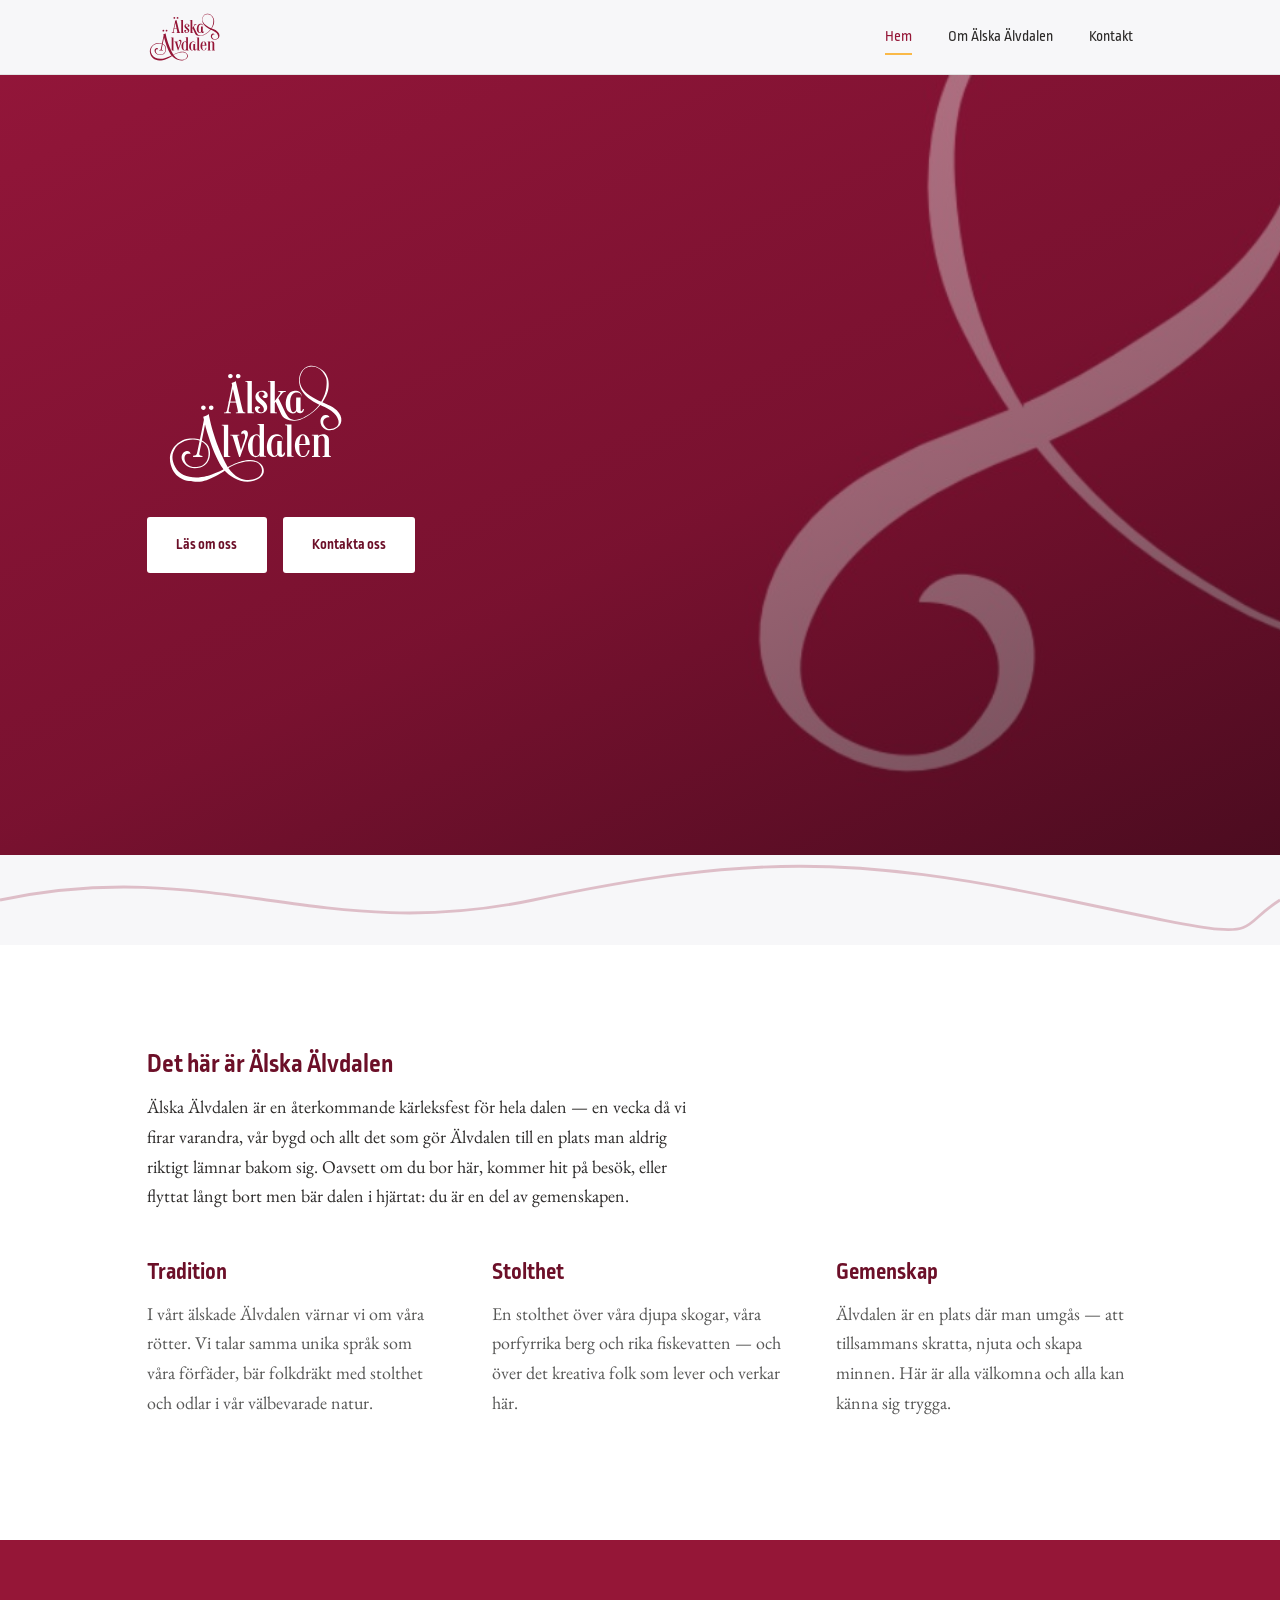
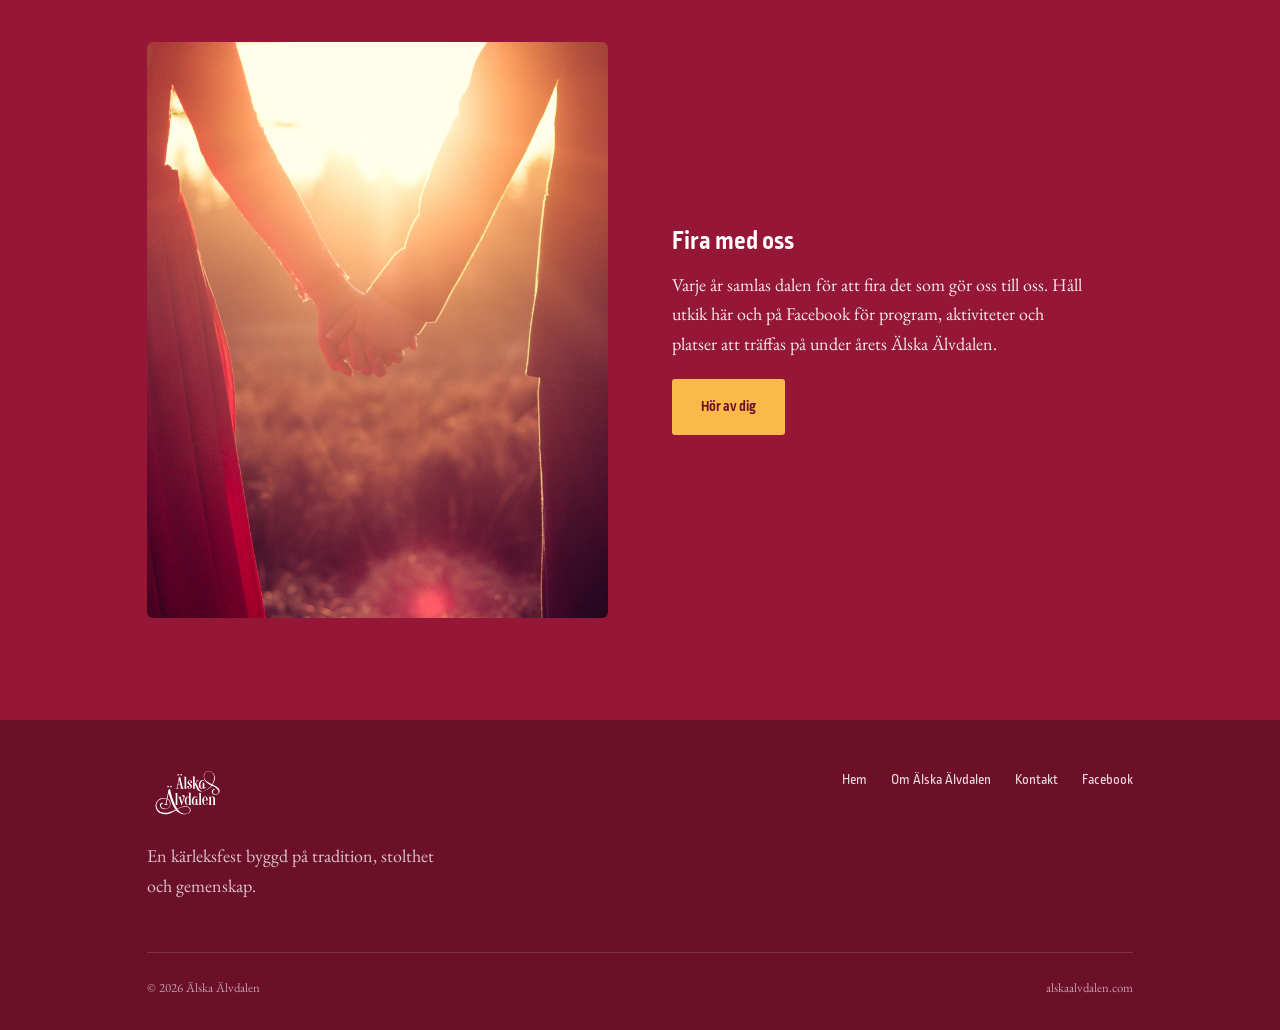
==== index.html @ 53291470 "Ny version" ====
<!doctype html>
<html lang="sv">
<head>
  <meta charset="UTF-8">
  <meta name="viewport" content="width=device-width, initial-scale=1">
  <title>Älska Älvdalen — en kärleksfest i Älvdalen</title>
  <meta name="description" content="Älska Älvdalen är ett årligt återkommande evenemang byggt på tradition, stolthet och gemenskap. Läs mer om vad vi är och hur du är med.">
  <link rel="icon" type="image/svg+xml" href="assets/img/logo/alska-alvdalen-purpur.svg">
  <link rel="stylesheet" href="assets/css/style.css">
</head>
<body>
  <a class="skip-link" href="#main">Hoppa till innehåll</a>

  <header class="site-header">
    <div class="wrap site-header__inner">
      <a class="wordmark" href="index.html">
        <img src="assets/img/logo/alska-alvdalen-purpur.svg" alt="Älska Älvdalen">
      </a>
      <button class="nav-toggle" aria-expanded="false" aria-controls="primary-nav">
        Meny
      </button>
      <nav class="nav" id="primary-nav" data-open="false">
        <a href="index.html" aria-current="page">Hem</a>
        <a href="om.html">Om Älska Älvdalen</a>
        <a href="kontakt.html">Kontakt</a>
      </nav>
    </div>
  </header>

  <main id="main">
    <section class="hero hero--minimal">
      <div class="hero__photo">
        <video
          class="hero__video"
          autoplay
          muted
          loop
          playsinline
          poster="assets/img/red-style-aa.jpg"
        >
          <source src="assets/img/alska-alvdalen-video-landingpage.mp4" type="video/mp4">
        </video>
      </div>
      <div class="wrap hero__inner hero__inner--minimal">
        <div>
          <img class="hero__logo hero__logo--big" src="assets/img/logo/alska-alvdalen-vit.svg" alt="Älska Älvdalen">
          <div class="hero__buttons">
            <a class="btn btn--vit" href="om.html">Läs om oss</a>
            <a class="btn btn--vit" href="kontakt.html">Kontakta oss</a>
          </div>
        </div>
      </div>
    </section>

    <svg class="river-divider" viewBox="0 0 1200 80" preserveAspectRatio="none" aria-hidden="true">
      <path d="M0 40 C 200 0, 300 80, 500 40 S 800 0, 1000 40 S 1150 70, 1200 40" stroke="#951637" opacity="0.25"/>
    </svg>

    <section class="section section--ljus">
      <div class="wrap">
        <div class="lede-block">
          <h2>Det här är Älska Älvdalen</h2>
          <p class="u-measure-wide">
            Älska Älvdalen är en återkommande kärleksfest för hela dalen — en vecka då vi firar
            varandra, vår bygd och allt det som gör Älvdalen till en plats man aldrig riktigt
            lämnar bakom sig. Oavsett om du bor här, kommer hit på besök, eller flyttat långt
            bort men bär dalen i hjärtat: du är en del av gemenskapen.
          </p>
        </div>

        <div class="values">
          <div class="value">
            <h3>Tradition</h3>
            <p>I vårt älskade Älvdalen värnar vi om våra rötter. Vi talar samma unika språk
              som våra förfäder, bär folkdräkt med stolthet och odlar i vår välbevarade natur.</p>
          </div>
          <div class="value">
            <h3>Stolthet</h3>
            <p>En stolthet över våra djupa skogar, våra porfyrrika berg och rika fiskevatten
              — och över det kreativa folk som lever och verkar här.</p>
          </div>
          <div class="value">
            <h3>Gemenskap</h3>
            <p>Älvdalen är en plats där man umgås — att tillsammans skratta, njuta och skapa
              minnen. Här är alla välkomna och alla kan känna sig trygga.</p>
          </div>
        </div>
      </div>
    </section>

    <section class="section section--purpur">
      <div class="wrap split">
        <div class="split__media">
          <img src="assets/img/hero-handfasting.jpg" alt="Ett par håller varandra i handen i solnedgång.">
        </div>
        <div>
          <h2>Fira med oss</h2>
          <p style="max-width: 46ch; color: rgba(255,255,255,0.9);">
            Varje år samlas dalen för att fira det som gör oss till oss. Håll utkik här och på
            Facebook för program, aktiviteter och platser att träffas på under årets Älska Älvdalen.
          </p>
          <a class="btn btn--solgul" href="kontakt.html">Hör av dig</a>
        </div>
      </div>
    </section>
  </main>

  <footer class="site-footer">
    <div class="wrap">
      <div class="footer-grid">
        <div>
          <a class="wordmark" href="index.html">
            <img src="assets/img/logo/alska-alvdalen-vit.svg" alt="Älska Älvdalen">
          </a>
          <p style="max-width: 32ch; margin-top: 0.75rem; color: rgba(255,255,255,0.75);">
            En kärleksfest byggd på tradition, stolthet och gemenskap.
          </p>
        </div>
        <nav class="footer-nav" aria-label="Sidfot">
          <a href="index.html">Hem</a>
          <a href="om.html">Om Älska Älvdalen</a>
          <a href="kontakt.html">Kontakt</a>
          <a href="https://facebook.com/alskaalvdalen">Facebook</a>
        </nav>
      </div>
      <div class="footer-bottom">
        <span>© <span id="year"></span> Älska Älvdalen</span>
        <span>alskaalvdalen.com</span>
      </div>
    </div>
  </footer>

  <script src="assets/js/main.js"></script>
  <script>document.getElementById('year').textContent = new Date().getFullYear();</script>
</body>
</html>
---- assets/css/style.css ----
/* ==========================================================================
   Älska Älvdalen — stylesheet
   Byggd efter Grafisk manual 2015. Färgvärden är de officiella ur manualens
   avsnitt 3.1 (CMYK/RGB/Pantone), extraherade exakt:
     Purpur     CMYK 27/100/62/28  RGB 149/22/55   Pantone 1955 C
     Skogsgrön  CMYK 75/38/95/31   RGB 66/100/46   Pantone 7742 C
     Solgul     CMYK 0/32/78/0     RGB 250/185/72  Pantone 136 C
     Mörkgrå    CMYK 0/0/0/80      RGB 87/87/86
     Ljusgrå    CMYK 4/3/2/0       RGB 247/247/249
   ========================================================================== */

/* -- Typsnitt --------------------------------------------------------------- */
/* Ropa Soft Pro är nu på plats (riktiga fontfiler). Garamond Premier Pro
   saknas fortfarande för brödtexten — EB Garamond från Google Fonts fyller
   in tills dess. Se assets/fonts/README.md. */
@import url('https://fonts.googleapis.com/css2?family=EB+Garamond:ital,wght@0,400;0,500;0,600;1,400&display=swap');

@font-face {
  font-family: 'Ropa Soft Pro';
  src: url('../fonts/ropa-soft-pro-light.woff2') format('woff2');
  font-weight: 300;
  font-style: normal;
  font-display: swap;
}
@font-face {
  font-family: 'Ropa Soft Pro';
  src: url('../fonts/ropa-soft-pro-regular.woff2') format('woff2');
  font-weight: 400;
  font-style: normal;
  font-display: swap;
}
@font-face {
  font-family: 'Ropa Soft Pro';
  src: url('../fonts/ropa-soft-pro-bold.woff2') format('woff2');
  font-weight: 700;
  font-style: normal;
  font-display: swap;
}

:root {
  /* Färger — exakt ur grafisk manual 3.1 */
  --purpur: #951637;
  --purpur-dark: #6c0f28;
  --skogsgron: #42642E;
  --solgul: #FAB948;
  --morkgra: #575756;
  --ljusgra: #F7F7F9;
  --vit: #FFFFFF;
  --text: #2c2a29;

  /* Typsnitt. Rubriker kör nu på riktiga Ropa Soft Pro. Brödtext väntar
     fortfarande på Garamond Premier Pro — EB Garamond är stand-in. */
  --font-heading: 'Ropa Soft Pro', system-ui, sans-serif;
  --font-body: 'EB Garamond', 'Garamond Premier Pro', Georgia, serif;

  /* Typografisk skala */
  --step-0: clamp(1rem, 0.95rem + 0.25vw, 1.125rem);
  --step-1: clamp(1.25rem, 1.15rem + 0.5vw, 1.5rem);
  --step-2: clamp(1.75rem, 1.5rem + 1.2vw, 2.5rem);
  --step-3: clamp(2.5rem, 2rem + 2.2vw, 4rem);

  --content-width: 68rem;
  --gutter: clamp(1.25rem, 4vw, 3.5rem);
}

/* -- Reset ----------------------------------------------------------------- */
*, *::before, *::after { box-sizing: border-box; }
html { scroll-behavior: smooth; }
body {
  margin: 0;
  background: var(--ljusgra);
  color: var(--text);
  font-family: var(--font-body);
  font-size: var(--step-0);
  line-height: 1.65;
  -webkit-font-smoothing: antialiased;
}
img { max-width: 100%; display: block; }
a { color: inherit; }
h1, h2, h3, h4 {
  font-family: var(--font-heading);
  font-weight: 700;
  line-height: 1.15;
  margin: 0 0 0.5em;
  color: var(--purpur-dark);
}
p { max-width: 62ch; margin: 0 0 1.1em; }
.u-measure-wide p { max-width: 74ch; }

@media (prefers-reduced-motion: reduce) {
  html { scroll-behavior: auto; }
  * { animation-duration: 0.001ms !important; transition-duration: 0.001ms !important; }
}

:focus-visible {
  outline: 3px solid var(--solgul);
  outline-offset: 3px;
}

/* -- Layout helpers ---------------------------------------------------------- */
.wrap {
  max-width: var(--content-width);
  margin-inline: auto;
  padding-inline: var(--gutter);
}
.section { padding-block: clamp(3.5rem, 8vw, 7rem); }
.section--tight { padding-block: clamp(2.5rem, 5vw, 4rem); }
.section--purpur { background: var(--purpur); color: var(--vit); }
.section--purpur h2, .section--purpur h3 { color: var(--vit); }
.section--ljus { background: var(--vit); }

.river-divider {
  display: block;
  width: 100%;
  height: clamp(40px, 8vw, 90px);
}
.river-divider path { fill: none; stroke-width: 2.5; }

/* -- Header / navigation ------------------------------------------------- */
.site-header {
  position: sticky;
  top: 0;
  z-index: 40;
  background: rgba(247, 247, 249, 0.92);
  backdrop-filter: blur(6px);
  border-bottom: 1px solid rgba(87, 87, 86, 0.12);
}
.site-header__inner {
  display: flex;
  align-items: center;
  justify-content: space-between;
  padding-block: 0.7rem;
}
.wordmark { display: inline-flex; }
.wordmark img { height: clamp(38px, 6vw, 52px); width: auto; }

.nav {
  display: flex;
  gap: clamp(1rem, 3vw, 2.25rem);
}
.nav a {
  font-family: var(--font-heading);
  font-weight: 500;
  font-size: 0.95rem;
  text-decoration: none;
  color: var(--text);
  padding-block: 0.25rem;
  border-bottom: 2px solid transparent;
  transition: border-color 0.15s ease, color 0.15s ease;
}
.nav a:hover,
.nav a[aria-current="page"] {
  color: var(--purpur);
  border-color: var(--solgul);
}

.nav-toggle {
  display: none;
  background: none;
  border: 1px solid var(--morkgra);
  border-radius: 6px;
  padding: 0.4rem 0.6rem;
  font-family: var(--font-heading);
  font-size: 0.85rem;
  cursor: pointer;
}

@media (max-width: 640px) {
  .nav-toggle { display: inline-flex; align-items: center; gap: 0.4rem; }
  .nav {
    position: absolute;
    inset-inline: 0;
    top: 100%;
    flex-direction: column;
    background: var(--vit);
    padding: 1rem var(--gutter) 1.5rem;
    border-bottom: 1px solid rgba(87,87,86,0.12);
    display: none;
  }
  .nav[data-open="true"] { display: flex; }
}

/* -- Hero ------------------------------------------------------------------ */
.hero {
  position: relative;
  overflow: hidden;
  background: linear-gradient(155deg, var(--purpur) 0%, var(--purpur-dark) 55%, #430b1c 100%);
  color: var(--vit);
}
.hero__photo {
  position: absolute;
  inset: 0;
  z-index: 0;
}
.hero__photo img {
  width: 100%;
  height: 100%;
  object-fit: cover;
  object-position: center 30%;
  opacity: 0.55;
}
.hero__photo::after {
  content: "";
  position: absolute;
  inset: 0;
  background: linear-gradient(155deg, rgba(149,22,55,0.88) 0%, rgba(108,15,40,0.92) 55%, rgba(67,11,28,0.96) 100%);
}
.hero__inner {
  position: relative;
  z-index: 1;
  padding-block: clamp(4rem, 12vw, 8rem) clamp(3rem, 8vw, 5rem);
  display: grid;
  gap: 2.5rem;
  grid-template-columns: minmax(0, 1.15fr) minmax(0, 0.85fr);
  align-items: end;
}
@media (max-width: 780px) {
  .hero__inner { grid-template-columns: 1fr; }
}

/* -- Hero, minimal landningsvariant: video + stor logga + knappar --------- */
.hero--minimal {
  min-height: min(92vh, 780px);
  display: flex;
  align-items: stretch;
  justify-content: center;
}
.hero--minimal .hero__photo::after {
  background: linear-gradient(155deg, rgba(149,22,55,0.55) 0%, rgba(108,15,40,0.62) 55%, rgba(50,8,21,0.72) 100%);
}
.hero__video {
  width: 100%;
  height: 100%;
  object-fit: cover;
  object-position: center;
}
.hero__inner--minimal {
  display: flex;
  align-items: center;
  justify-content: flex-start;
  width: 100%;
  min-height: min(92vh, 780px);
  padding-block: clamp(3rem, 8vw, 5rem);
}
.hero__logo--big {
  max-width: min(620px, 92%);
  margin-bottom: 2rem;
}
.hero__buttons {
  display: flex;
  gap: 1rem;
  flex-wrap: wrap;
}
.hero__eyebrow {
  font-family: var(--font-body);
  font-style: italic;
  font-size: 1.05rem;
  color: var(--solgul);
  margin-bottom: 1.25rem;
}
.hero__logo { max-width: min(480px, 90%); height: auto; margin-bottom: 1.25rem; }
.hero p.lede {
  font-family: var(--font-body);
  font-size: var(--step-1);
  max-width: 42ch;
  color: rgba(255,255,255,0.92);
}
.hero__meta {
  display: flex;
  flex-direction: column;
  gap: 0.9rem;
  align-items: flex-start;
  border-left: 2px solid rgba(255,255,255,0.3);
  padding-left: 1.5rem;
}
.hero__meta strong {
  font-family: var(--font-heading);
  font-size: 0.78rem;
  letter-spacing: 0.06em;
  color: var(--solgul);
}

/* -- Buttons ---------------------------------------------------------------- */
.btn {
  font-family: var(--font-heading);
  font-weight: 600;
  font-size: 0.95rem;
  display: inline-block;
  padding: 0.85rem 1.7rem;
  border-radius: 3px;
  text-decoration: none;
  border: 2px solid transparent;
  transition: transform 0.15s ease, background-color 0.15s ease, color 0.15s ease;
}
.btn--solgul { background: var(--solgul); color: var(--purpur-dark); }
.btn--solgul:hover { background: #ffcb6e; }
.btn--outline { border-color: currentColor; color: var(--vit); }
.btn--outline:hover { background: rgba(255,255,255,0.12); }
.btn--purpur { background: var(--purpur); color: var(--vit); }
.btn--purpur:hover { background: var(--purpur-dark); }
.btn--vit { background: var(--vit); color: var(--purpur-dark); }
.btn--vit:hover { background: var(--solgul); color: var(--purpur-dark); }

/* -- Värdegrund / kort ------------------------------------------------------- */
.values {
  display: grid;
  gap: clamp(1.5rem, 4vw, 3rem);
  grid-template-columns: repeat(3, minmax(0, 1fr));
  margin-top: 3rem;
}
@media (max-width: 780px) {
  .values { grid-template-columns: 1fr; }
}
.value h3 { font-size: var(--step-1); }
.value p { color: var(--morkgra); }
.section--purpur .value p { color: rgba(255,255,255,0.85); }
.section--purpur .value h3 { color: var(--vit); }

/* -- Split (bild + text) ----------------------------------------------------- */
.split {
  display: grid;
  grid-template-columns: minmax(0, 1fr) minmax(0, 1fr);
  gap: clamp(2rem, 5vw, 4rem);
  align-items: center;
}
.split--reverse .split__media { order: 2; }
@media (max-width: 780px) {
  .split { grid-template-columns: 1fr; }
  .split--reverse .split__media { order: 0; }
}
.split__media {
  aspect-ratio: 4 / 5;
  border-radius: 6px;
  overflow: hidden;
  position: relative;
}
.split__media img { width: 100%; height: 100%; object-fit: cover; }
.split__media--placeholder {
  background: linear-gradient(150deg, var(--solgul), var(--purpur) 70%);
  display: grid;
  place-items: center;
  color: rgba(255,255,255,0.85);
  font-family: var(--font-heading);
  text-align: center;
  padding: 1.5rem;
}
.split__media--placeholder span {
  font-size: 0.8rem;
  letter-spacing: 0.02em;
  background: rgba(0,0,0,0.28);
  padding: 0.6rem 1rem;
  border-radius: 4px;
  max-width: 22ch;
}

/* -- Mellanrubrik ----------------------------------------------------- */
.lede-block { max-width: 46rem; }

/* -- Kontaktsida ------------------------------------------------------------- */
.contact-grid {
  display: grid;
  gap: clamp(2rem, 5vw, 4rem);
  grid-template-columns: minmax(0, 1fr) minmax(0, 1.1fr);
}
@media (max-width: 780px) {
  .contact-grid { grid-template-columns: 1fr; }
}
.contact-list {
  list-style: none;
  margin: 0 0 2rem;
  padding: 0;
  display: grid;
  gap: 1.25rem;
}
.contact-list dt {
  font-family: var(--font-heading);
  font-size: 0.78rem;
  letter-spacing: 0.05em;
  color: var(--purpur);
  margin-bottom: 0.15rem;
}
.contact-list dd { margin: 0; font-size: 1.05rem; }
.contact-list a { text-decoration: underline; text-decoration-color: var(--solgul); text-underline-offset: 3px; }

.form-field { margin-bottom: 1.25rem; display: grid; gap: 0.4rem; }
.form-field label {
  font-family: var(--font-heading);
  font-size: 0.85rem;
  font-weight: 500;
}
.form-field input,
.form-field textarea {
  font-family: var(--font-body);
  font-size: 1rem;
  padding: 0.7rem 0.85rem;
  border: 1px solid rgba(87,87,86,0.35);
  border-radius: 4px;
  background: var(--vit);
  resize: vertical;
}
.form-note {
  font-size: 0.85rem;
  color: var(--morkgra);
  margin-top: 0.75rem;
}

/* -- Footer ------------------------------------------------------------------ */
.site-footer {
  background: var(--purpur-dark);
  color: rgba(255,255,255,0.85);
  padding-block: 3rem 2rem;
}
.site-footer .wordmark img { filter: brightness(0) invert(1); }
.footer-grid {
  display: flex;
  flex-wrap: wrap;
  justify-content: space-between;
  gap: 2rem;
  padding-bottom: 2rem;
  border-bottom: 1px solid rgba(255,255,255,0.15);
}
.footer-nav {
  display: flex;
  gap: 1.5rem;
  flex-wrap: wrap;
  font-family: var(--font-heading);
  font-size: 0.9rem;
}
.footer-nav a { text-decoration: none; }
.footer-nav a:hover { color: var(--solgul); }
.footer-bottom {
  padding-top: 1.5rem;
  font-size: 0.8rem;
  display: flex;
  justify-content: space-between;
  flex-wrap: wrap;
  gap: 0.5rem;
  color: rgba(255,255,255,0.6);
}

/* -- Skip link ---------------------------------------------------------------- */
.skip-link {
  position: absolute;
  left: -999px;
  top: auto;
  background: var(--purpur);
  color: var(--vit);
  padding: 0.75rem 1.25rem;
  z-index: 100;
}
.skip-link:focus {
  left: 1rem;
  top: 1rem;
}
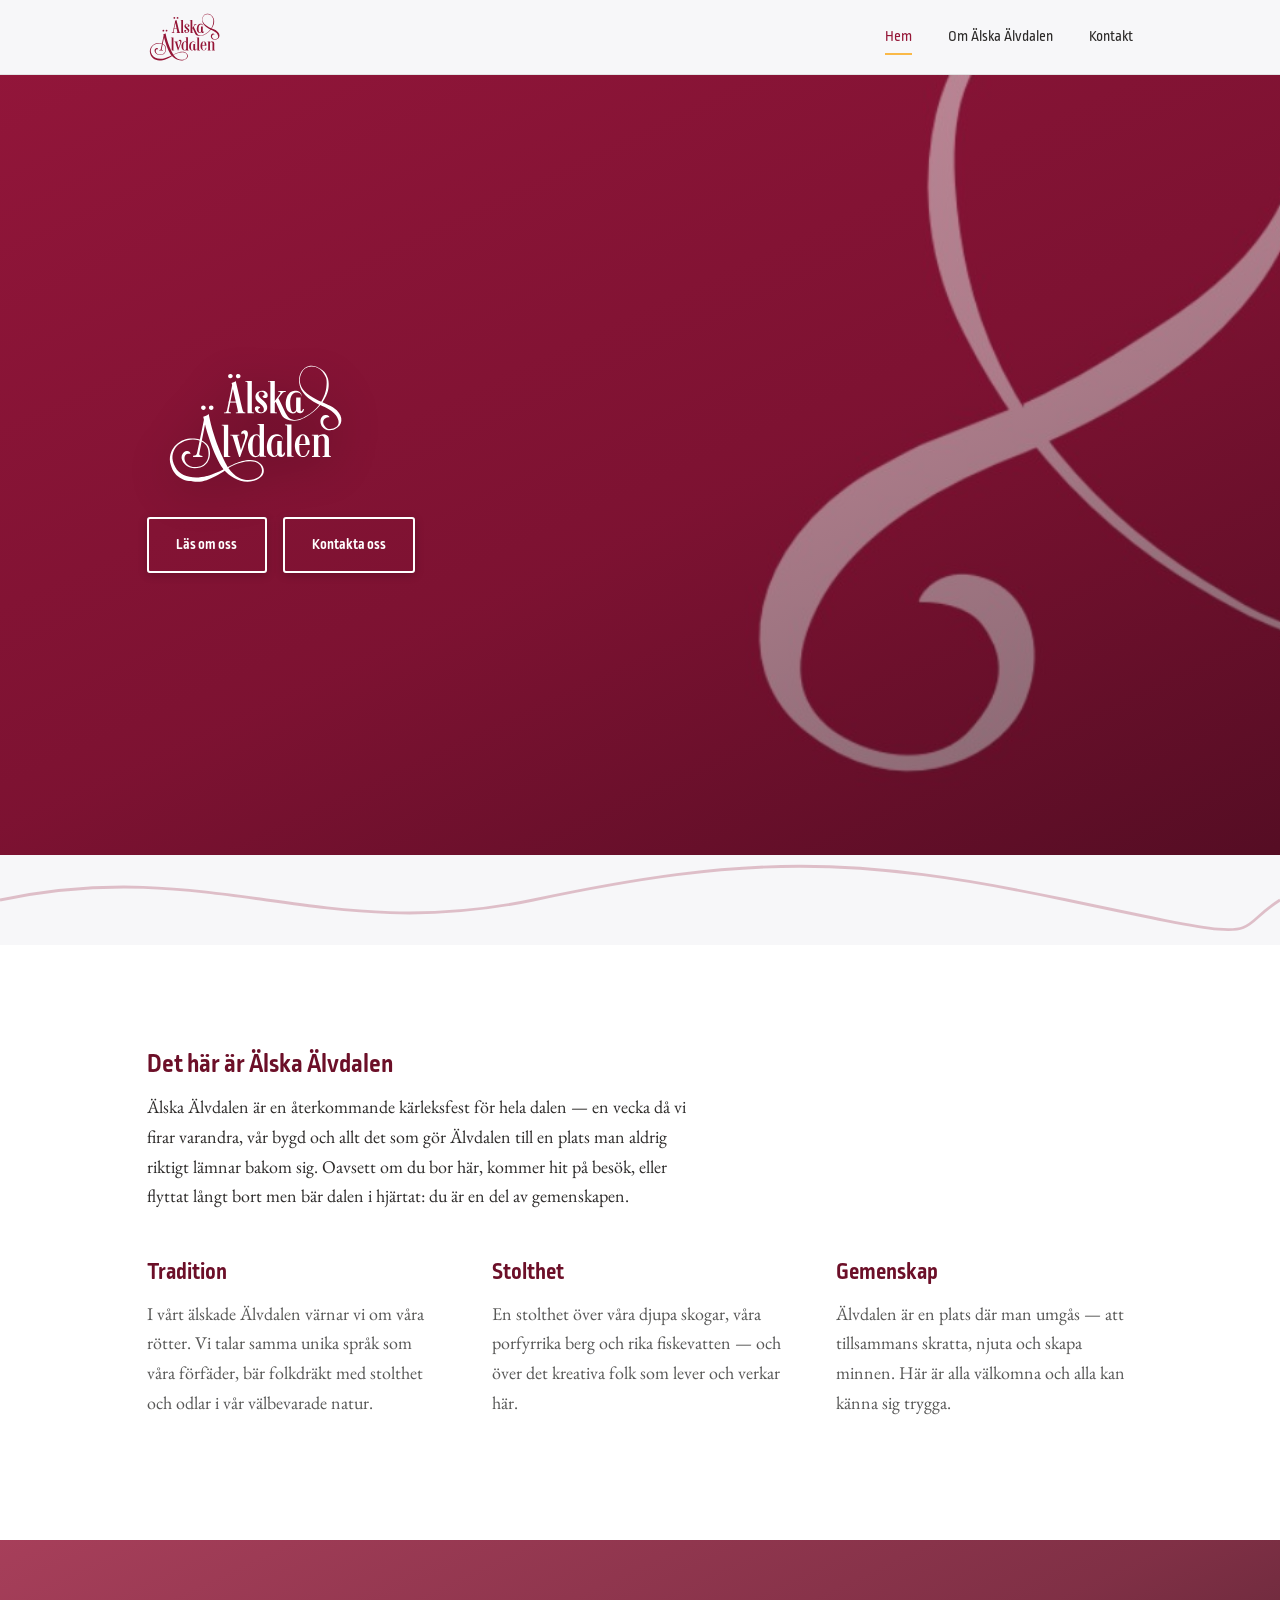
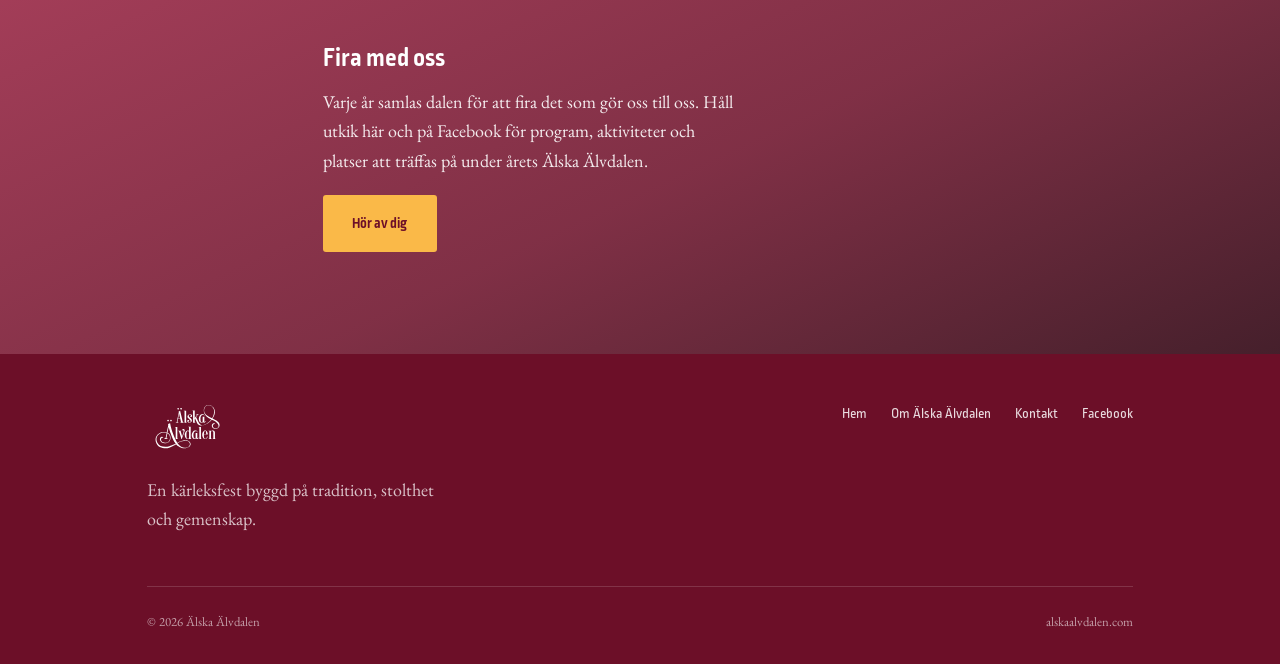
==== commit 86483bba: "..." ====
--- a/index.html
+++ b/index.html
@@ -16,8 +16,10 @@
       <a class="wordmark" href="index.html">
         <img src="assets/img/logo/alska-alvdalen-purpur.svg" alt="Älska Älvdalen">
       </a>
-      <button class="nav-toggle" aria-expanded="false" aria-controls="primary-nav">
-        Meny
+      <button class="nav-toggle" aria-expanded="false" aria-controls="primary-nav" aria-label="Öppna meny">
+        <span class="nav-toggle__bar"></span>
+        <span class="nav-toggle__bar"></span>
+        <span class="nav-toggle__bar"></span>
       </button>
       <nav class="nav" id="primary-nav" data-open="false">
         <a href="index.html" aria-current="page">Hem</a>
@@ -45,8 +47,8 @@
         <div>
           <img class="hero__logo hero__logo--big" src="assets/img/logo/alska-alvdalen-vit.svg" alt="Älska Älvdalen">
           <div class="hero__buttons">
-            <a class="btn btn--vit" href="om.html">Läs om oss</a>
-            <a class="btn btn--vit" href="kontakt.html">Kontakta oss</a>
+            <a class="btn btn--outline-vit" href="om.html">Läs om oss</a>
+            <a class="btn btn--outline-vit" href="kontakt.html">Kontakta oss</a>
           </div>
         </div>
       </div>
@@ -88,19 +90,14 @@
       </div>
     </section>
 
-    <section class="section section--purpur">
-      <div class="wrap split">
-        <div class="split__media">
-          <img src="assets/img/hero-handfasting.jpg" alt="Ett par håller varandra i handen i solnedgång.">
-        </div>
-        <div>
-          <h2>Fira med oss</h2>
-          <p style="max-width: 46ch; color: rgba(255,255,255,0.9);">
-            Varje år samlas dalen för att fira det som gör oss till oss. Håll utkik här och på
-            Facebook för program, aktiviteter och platser att träffas på under årets Älska Älvdalen.
-          </p>
-          <a class="btn btn--solgul" href="kontakt.html">Hör av dig</a>
-        </div>
+    <section class="section section--fira" style="--fira-bg: url('assets/img/hero-handfasting.jpg');">
+      <div class="wrap">
+        <h2>Fira med oss</h2>
+        <p style="max-width: 46ch; color: rgba(255,255,255,0.9);">
+          Varje år samlas dalen för att fira det som gör oss till oss. Håll utkik här och på
+          Facebook för program, aktiviteter och platser att träffas på under årets Älska Älvdalen.
+        </p>
+        <a class="btn btn--solgul" href="kontakt.html">Hör av dig</a>
       </div>
     </section>
   </main>
--- a/assets/css/style.css
+++ b/assets/css/style.css
@@ -156,28 +156,64 @@
 
 .nav-toggle {
   display: none;
+  flex-direction: column;
+  justify-content: center;
+  align-items: center;
+  gap: 5px;
+  width: 42px;
+  height: 42px;
   background: none;
-  border: 1px solid var(--morkgra);
-  border-radius: 6px;
-  padding: 0.4rem 0.6rem;
-  font-family: var(--font-heading);
-  font-size: 0.85rem;
+  border: none;
+  border-radius: 8px;
+  padding: 0;
   cursor: pointer;
+  transition: background-color 0.15s ease;
+}
+.nav-toggle:hover { background: rgba(149, 22, 55, 0.07); }
+.nav-toggle__bar {
+  display: block;
+  width: 22px;
+  height: 2px;
+  background: var(--purpur-dark);
+  border-radius: 2px;
+  transition: transform 0.25s ease, opacity 0.2s ease;
+}
+.nav-toggle[aria-expanded="true"] .nav-toggle__bar:nth-child(1) {
+  transform: translateY(7px) rotate(45deg);
+}
+.nav-toggle[aria-expanded="true"] .nav-toggle__bar:nth-child(2) { opacity: 0; }
+.nav-toggle[aria-expanded="true"] .nav-toggle__bar:nth-child(3) {
+  transform: translateY(-7px) rotate(-45deg);
 }
 
 @media (max-width: 640px) {
-  .nav-toggle { display: inline-flex; align-items: center; gap: 0.4rem; }
+  .nav-toggle { display: inline-flex; }
   .nav {
     position: absolute;
     inset-inline: 0;
     top: 100%;
     flex-direction: column;
+    gap: 0.15rem;
     background: var(--vit);
-    padding: 1rem var(--gutter) 1.5rem;
+    padding: 0.5rem var(--gutter) 1.5rem;
     border-bottom: 1px solid rgba(87,87,86,0.12);
+    box-shadow: 0 16px 28px rgba(44, 42, 41, 0.14);
     display: none;
   }
-  .nav[data-open="true"] { display: flex; }
+  .nav[data-open="true"] {
+    display: flex;
+    animation: nav-drop 0.18s ease;
+  }
+  .nav a {
+    padding-block: 0.65rem;
+    border-bottom: 1px solid rgba(87,87,86,0.08);
+  }
+  .nav a:last-child { border-bottom: none; }
+}
+
+@keyframes nav-drop {
+  from { opacity: 0; transform: translateY(-6px); }
+  to { opacity: 1; transform: translateY(0); }
 }
 
 /* -- Hero ------------------------------------------------------------------ */
@@ -226,7 +262,7 @@
   justify-content: center;
 }
 .hero--minimal .hero__photo::after {
-  background: linear-gradient(155deg, rgba(149,22,55,0.55) 0%, rgba(108,15,40,0.62) 55%, rgba(50,8,21,0.72) 100%);
+  background: linear-gradient(155deg, rgba(149,22,55,0.45) 0%, rgba(108,15,40,0.52) 55%, rgba(50,8,21,0.62) 100%);
 }
 .hero__video {
   width: 100%;
@@ -243,8 +279,9 @@
   padding-block: clamp(3rem, 8vw, 5rem);
 }
 .hero__logo--big {
-  max-width: min(620px, 92%);
-  margin-bottom: 2rem;
+  max-width: min(440px, 72%);
+  margin-bottom: 1.75rem;
+  filter: drop-shadow(0 8px 22px rgba(0,0,0,0.4));
 }
 .hero__buttons {
   display: flex;
@@ -300,6 +337,17 @@
 .btn--purpur:hover { background: var(--purpur-dark); }
 .btn--vit { background: var(--vit); color: var(--purpur-dark); }
 .btn--vit:hover { background: var(--solgul); color: var(--purpur-dark); }
+.btn--outline-vit {
+  background: transparent;
+  color: var(--vit);
+  border-color: var(--vit);
+  box-shadow: 0 2px 10px rgba(0,0,0,0.2);
+}
+.btn--outline-vit:hover {
+  background: rgba(255,255,255,0.15);
+  color: var(--vit);
+  border-color: var(--vit);
+}
 
 /* -- Värdegrund / kort ------------------------------------------------------- */
 .values {
@@ -315,6 +363,28 @@
 .value p { color: var(--morkgra); }
 .section--purpur .value p { color: rgba(255,255,255,0.85); }
 .section--purpur .value h3 { color: var(--vit); }
+
+/* -- Fira med oss: helbild som sektionsbakgrund ------------------------------ */
+.section--fira {
+  position: relative;
+  background-image: var(--fira-bg);
+  background-size: cover;
+  background-position: center 35%;
+  overflow: hidden;
+  color: var(--vit);
+}
+.section--fira::before {
+  content: "";
+  position: absolute;
+  inset: 0;
+  background: linear-gradient(155deg, rgba(149,22,55,0.82) 0%, rgba(108,15,40,0.86) 55%, rgba(50,8,21,0.9) 100%);
+}
+.section--fira .wrap {
+  position: relative;
+  z-index: 1;
+  max-width: 46rem;
+}
+.section--fira h2 { color: var(--vit); }
 
 /* -- Split (bild + text) ----------------------------------------------------- */
 .split {
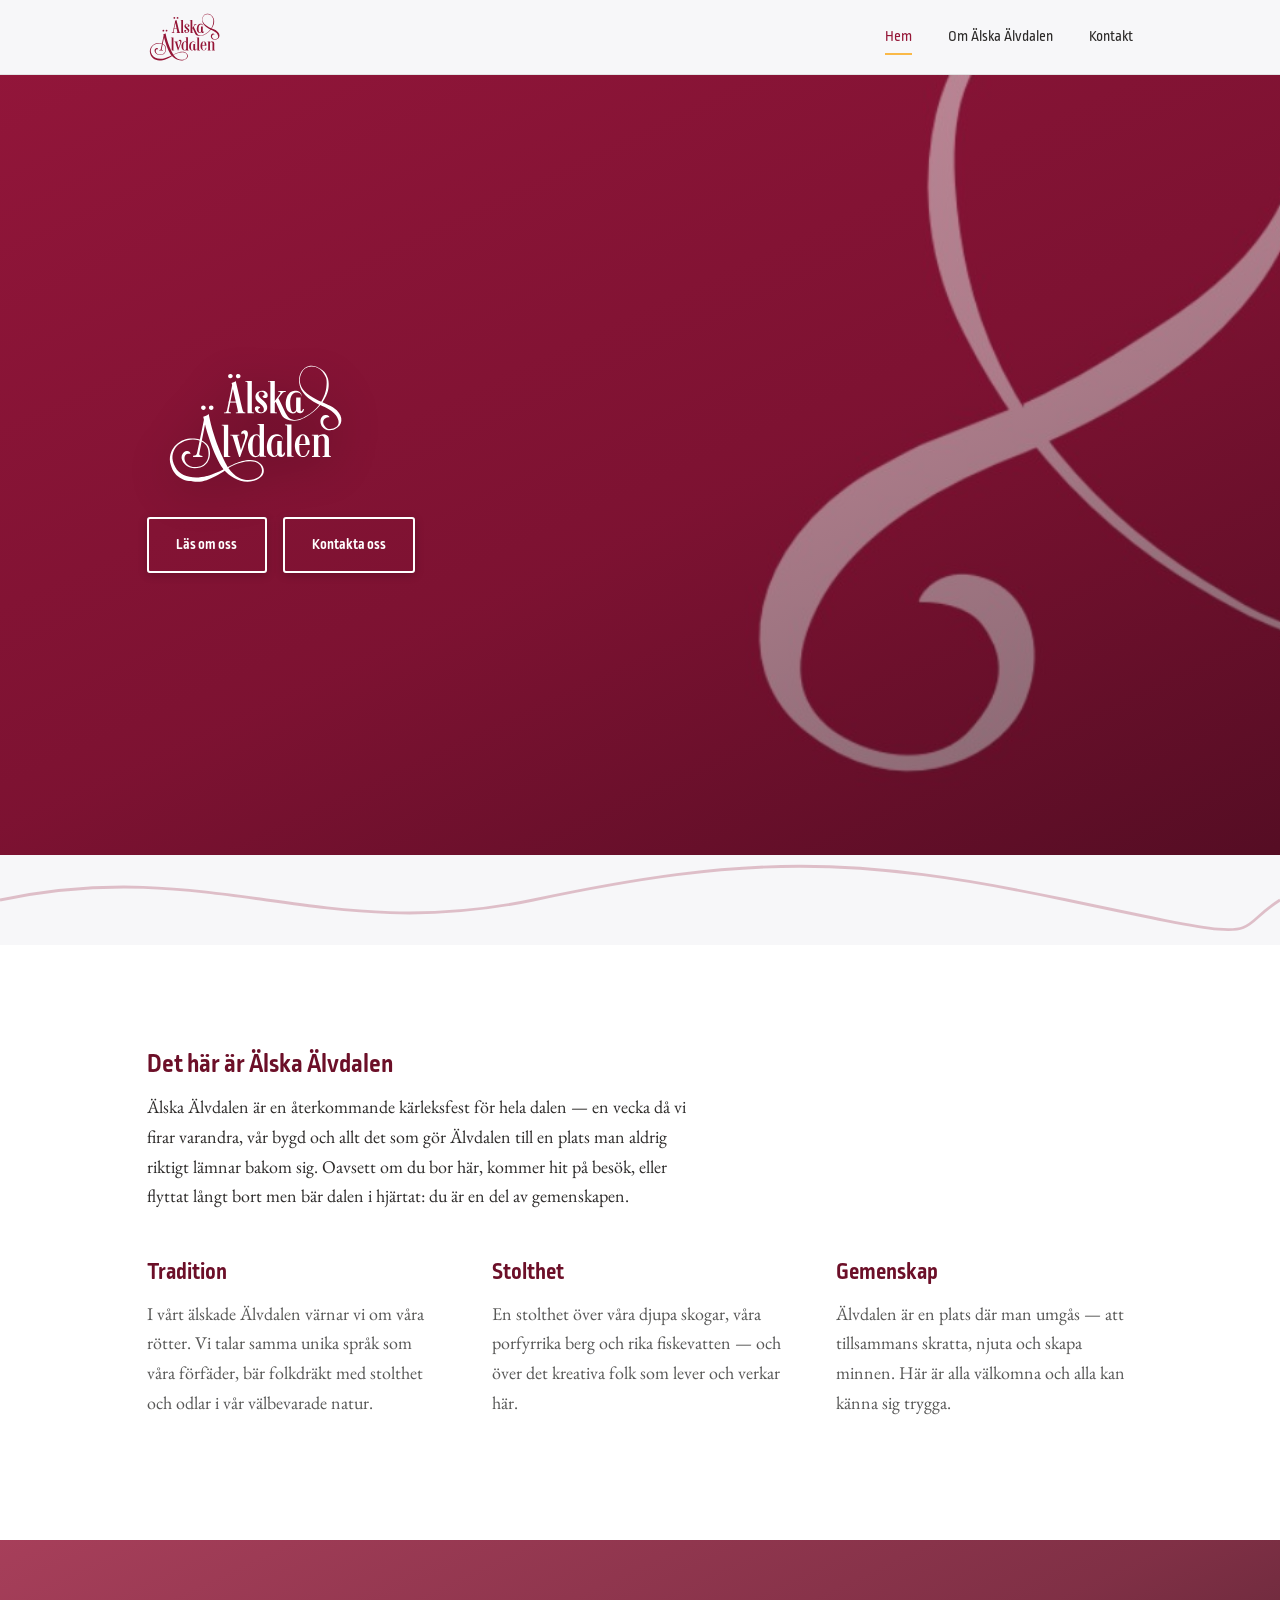
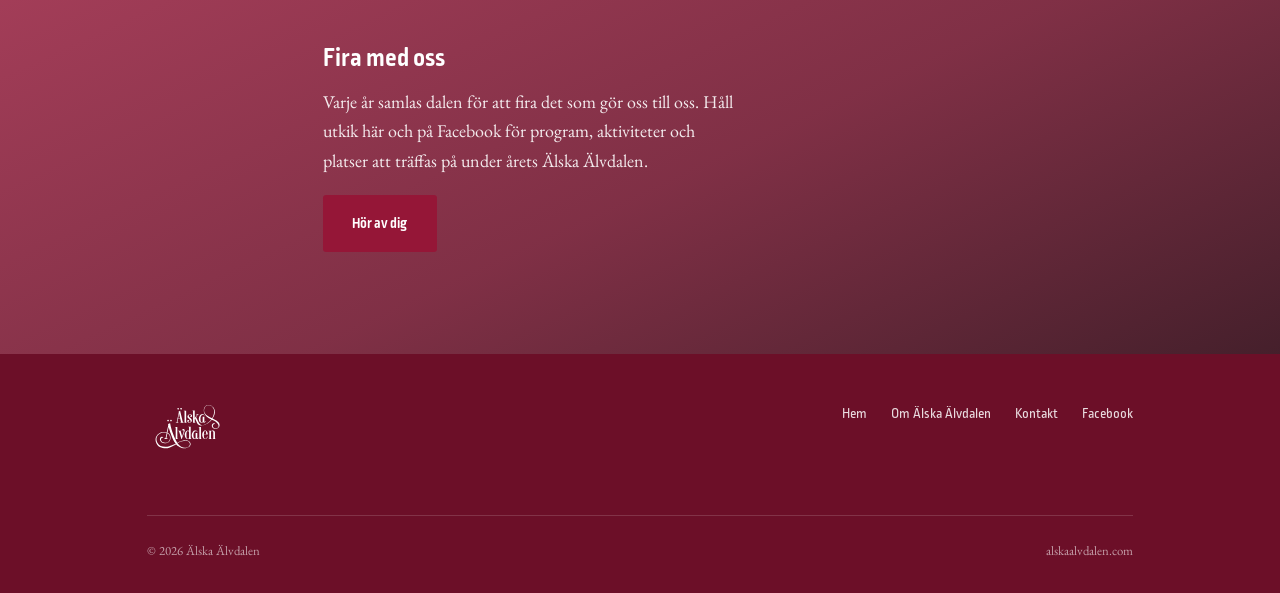
==== commit 15a27e52: "Update index.html ändrade knapp + tog bort text" ====
--- a/index.html
+++ b/index.html
@@ -97,7 +97,7 @@
           Varje år samlas dalen för att fira det som gör oss till oss. Håll utkik här och på
           Facebook för program, aktiviteter och platser att träffas på under årets Älska Älvdalen.
         </p>
-        <a class="btn btn--solgul" href="kontakt.html">Hör av dig</a>
+        <a class="btn btn--purpur" href="kontakt.html">Hör av dig</a>
       </div>
     </section>
   </main>
@@ -110,7 +110,7 @@
             <img src="assets/img/logo/alska-alvdalen-vit.svg" alt="Älska Älvdalen">
           </a>
           <p style="max-width: 32ch; margin-top: 0.75rem; color: rgba(255,255,255,0.75);">
-            En kärleksfest byggd på tradition, stolthet och gemenskap.
+            
           </p>
         </div>
         <nav class="footer-nav" aria-label="Sidfot">
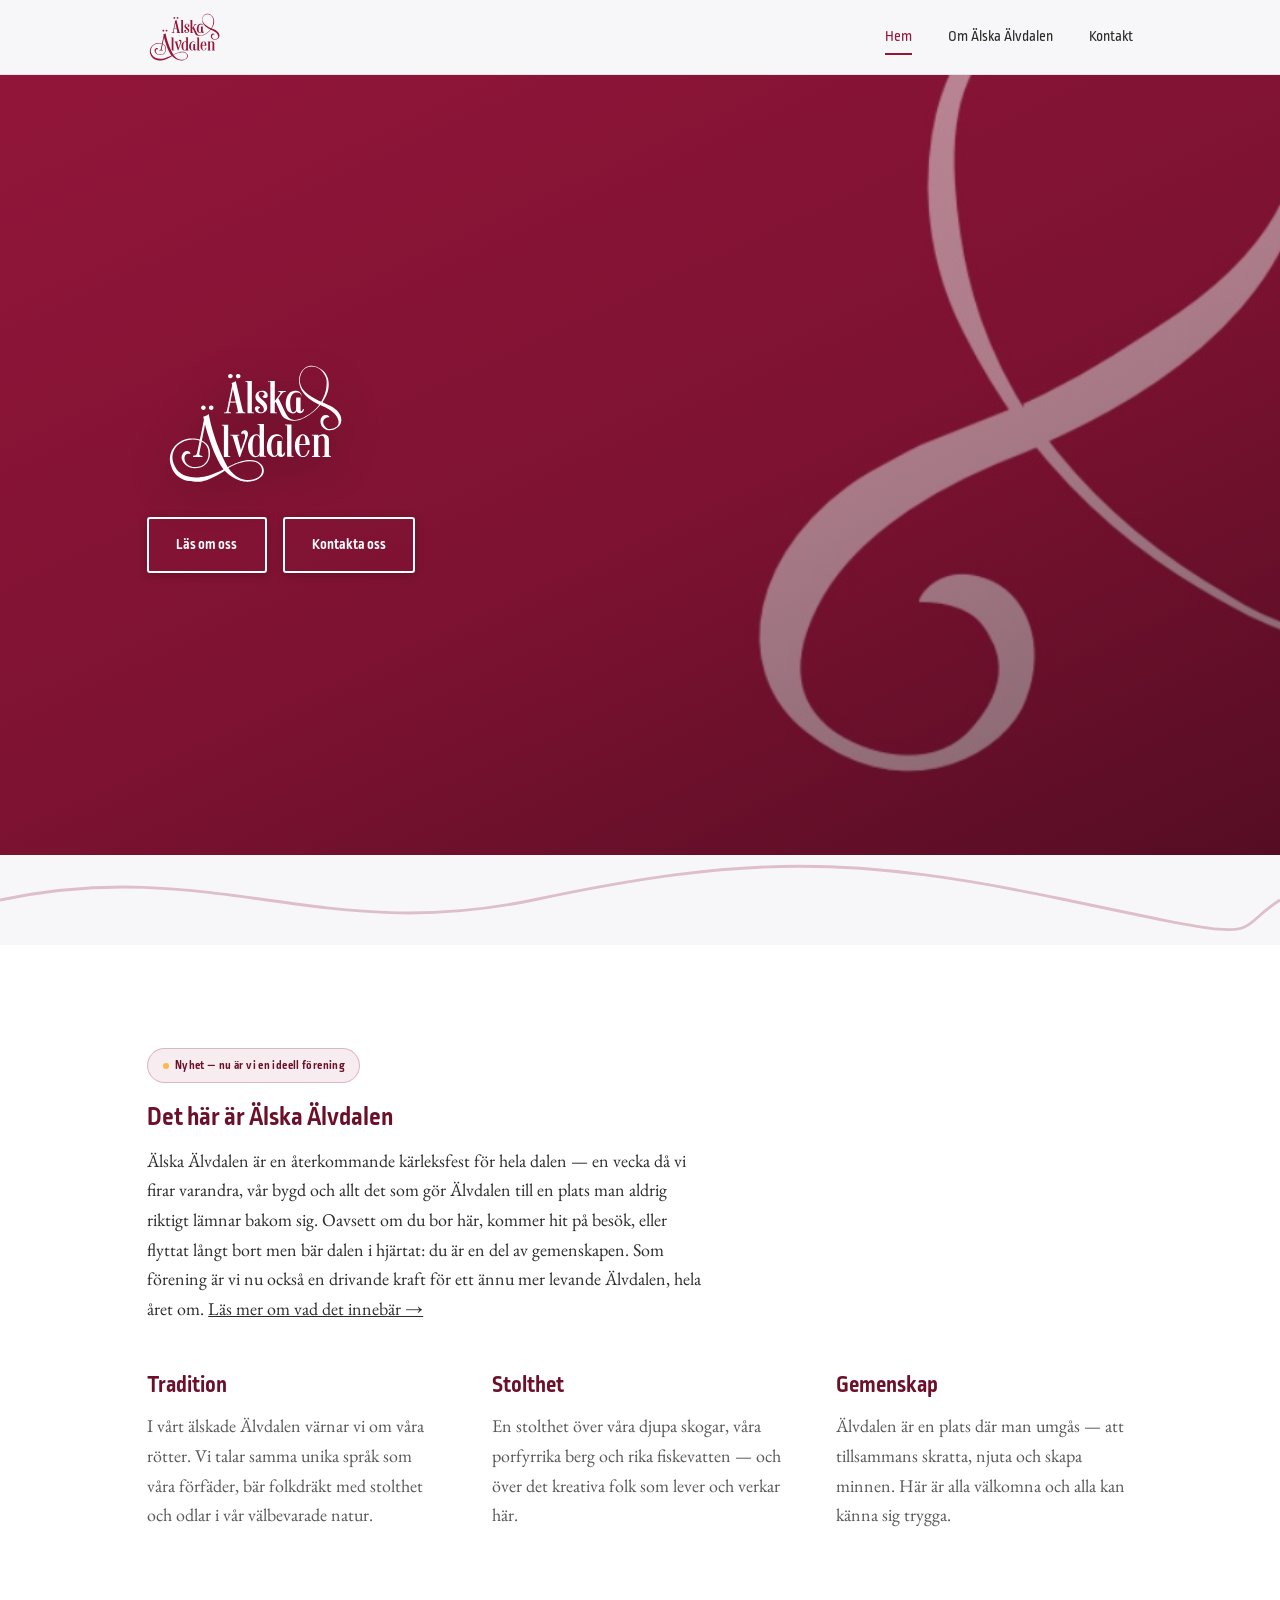
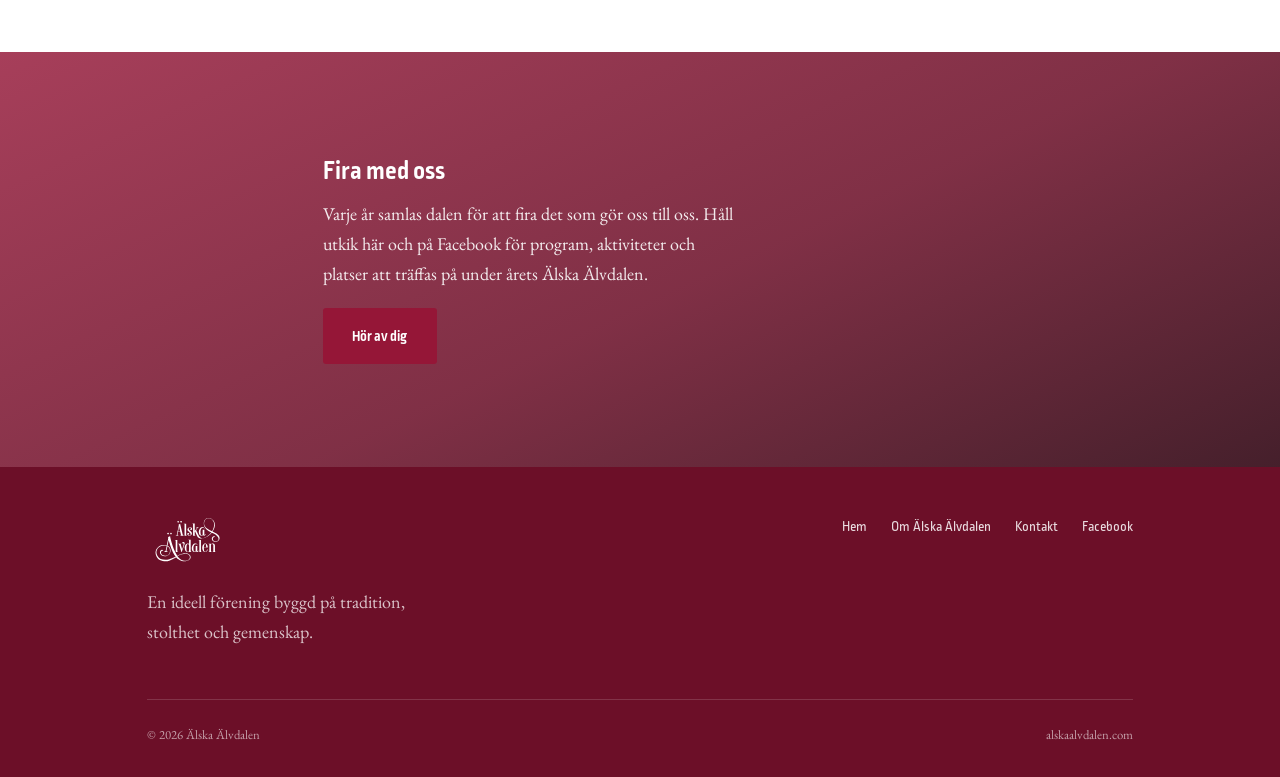
==== commit a57ab607: "Lägg till föreningsinnehåll: vision, idéråd, magasin och Creativet Älska Älvdalen är nu en ideell fö" ====
--- a/index.html
+++ b/index.html
@@ -61,12 +61,15 @@
     <section class="section section--ljus">
       <div class="wrap">
         <div class="lede-block">
+          <p class="badge">Nyhet — nu är vi en ideell förening</p>
           <h2>Det här är Älska Älvdalen</h2>
           <p class="u-measure-wide">
             Älska Älvdalen är en återkommande kärleksfest för hela dalen — en vecka då vi firar
             varandra, vår bygd och allt det som gör Älvdalen till en plats man aldrig riktigt
             lämnar bakom sig. Oavsett om du bor här, kommer hit på besök, eller flyttat långt
-            bort men bär dalen i hjärtat: du är en del av gemenskapen.
+            bort men bär dalen i hjärtat: du är en del av gemenskapen. Som förening är vi nu
+            också en drivande kraft för ett ännu mer levande Älvdalen, hela året om.
+            <a href="om.html" style="white-space:nowrap;">Läs mer om vad det innebär →</a>
           </p>
         </div>
 
@@ -110,7 +113,7 @@
             <img src="assets/img/logo/alska-alvdalen-vit.svg" alt="Älska Älvdalen">
           </a>
           <p style="max-width: 32ch; margin-top: 0.75rem; color: rgba(255,255,255,0.75);">
-            
+            En ideell förening byggd på tradition, stolthet och gemenskap.
           </p>
         </div>
         <nav class="footer-nav" aria-label="Sidfot">
--- a/assets/css/style.css
+++ b/assets/css/style.css
@@ -151,7 +151,7 @@
 .nav a:hover,
 .nav a[aria-current="page"] {
   color: var(--purpur);
-  border-color: var(--solgul);
+  border-color: var(--purpur);
 }
 
 .nav-toggle {
@@ -364,27 +364,103 @@
 .section--purpur .value p { color: rgba(255,255,255,0.85); }
 .section--purpur .value h3 { color: var(--vit); }
 
-/* -- Fira med oss: helbild som sektionsbakgrund ------------------------------ */
-.section--fira {
+/* -- Helbild som sektionsbakgrund (Fira med oss, Vinter/sommarmagasin m.fl.) - */
+.section--fira,
+.section--photobg {
   position: relative;
-  background-image: var(--fira-bg);
+  background-image: var(--fira-bg, var(--photo-bg));
   background-size: cover;
   background-position: center 35%;
   overflow: hidden;
   color: var(--vit);
 }
-.section--fira::before {
+.section--fira::before,
+.section--photobg::before {
   content: "";
   position: absolute;
   inset: 0;
   background: linear-gradient(155deg, rgba(149,22,55,0.82) 0%, rgba(108,15,40,0.86) 55%, rgba(50,8,21,0.9) 100%);
 }
-.section--fira .wrap {
+.section--photobg.section--photobg--skog::before {
+  background: linear-gradient(155deg, rgba(66,100,46,0.82) 0%, rgba(44,70,30,0.87) 55%, rgba(24,38,16,0.92) 100%);
+}
+.section--fira .wrap,
+.section--photobg .wrap {
   position: relative;
   z-index: 1;
   max-width: 46rem;
 }
-.section--fira h2 { color: var(--vit); }
+.section--fira h2,
+.section--photobg h2 { color: var(--vit); }
+.section--photobg p { color: rgba(255,255,255,0.9); }
+
+/* -- Badge / pill (t.ex. "Nyhet: nu är vi en ideell förening") --------------- */
+.badge {
+  display: inline-flex;
+  align-items: center;
+  gap: 0.4rem;
+  font-family: var(--font-heading);
+  font-size: 0.78rem;
+  font-weight: 600;
+  letter-spacing: 0.03em;
+  color: var(--purpur-dark);
+  background: rgba(149, 22, 55, 0.08);
+  border: 1px solid rgba(149, 22, 55, 0.25);
+  border-radius: 999px;
+  padding: 0.4rem 0.9rem;
+  margin-bottom: 1.1rem;
+}
+.badge::before {
+  content: "";
+  width: 6px;
+  height: 6px;
+  border-radius: 50%;
+  background: var(--solgul);
+  flex: none;
+}
+.section--purpur .badge {
+  color: var(--vit);
+  background: rgba(255,255,255,0.12);
+  border-color: rgba(255,255,255,0.35);
+}
+
+/* -- Vision-citat (Idéråd, vision m.fl.) ------------------------------------- */
+.vision-quote {
+  border-left: 3px solid var(--solgul);
+  padding-left: 1.25rem;
+  margin: 0 0 1.75rem;
+}
+.vision-quote:last-child { margin-bottom: 0; }
+.vision-quote p { margin: 0; }
+.section--purpur .vision-quote { border-left-color: var(--vit); }
+
+/* -- Idéråd: numrerad process ------------------------------------------------ */
+.process-list {
+  list-style: none;
+  margin: 1.75rem 0 0;
+  padding: 0;
+  display: grid;
+  gap: 1.1rem;
+}
+.process-list li {
+  display: flex;
+  gap: 1rem;
+  align-items: flex-start;
+}
+.process-list .process-num {
+  font-family: var(--font-heading);
+  font-weight: 700;
+  font-size: 0.85rem;
+  color: var(--purpur);
+  background: rgba(149,22,55,0.08);
+  border-radius: 50%;
+  width: 1.9rem;
+  height: 1.9rem;
+  display: grid;
+  place-items: center;
+  flex: none;
+}
+.process-list p { margin: 0; color: var(--morkgra); }
 
 /* -- Split (bild + text) ----------------------------------------------------- */
 .split {
@@ -405,6 +481,16 @@
   position: relative;
 }
 .split__media img { width: 100%; height: 100%; object-fit: cover; }
+
+/* -- Infografik/collage-bild (t.ex. Creativet) ------------------------------- */
+.split__media--contain {
+  aspect-ratio: auto;
+  background: var(--vit);
+  display: flex;
+  align-items: center;
+  box-shadow: 0 1px 3px rgba(44,42,41,0.1);
+}
+.split__media--contain img { width: 100%; height: auto; object-fit: contain; }
 .split__media--placeholder {
   background: linear-gradient(150deg, var(--solgul), var(--purpur) 70%);
   display: grid;
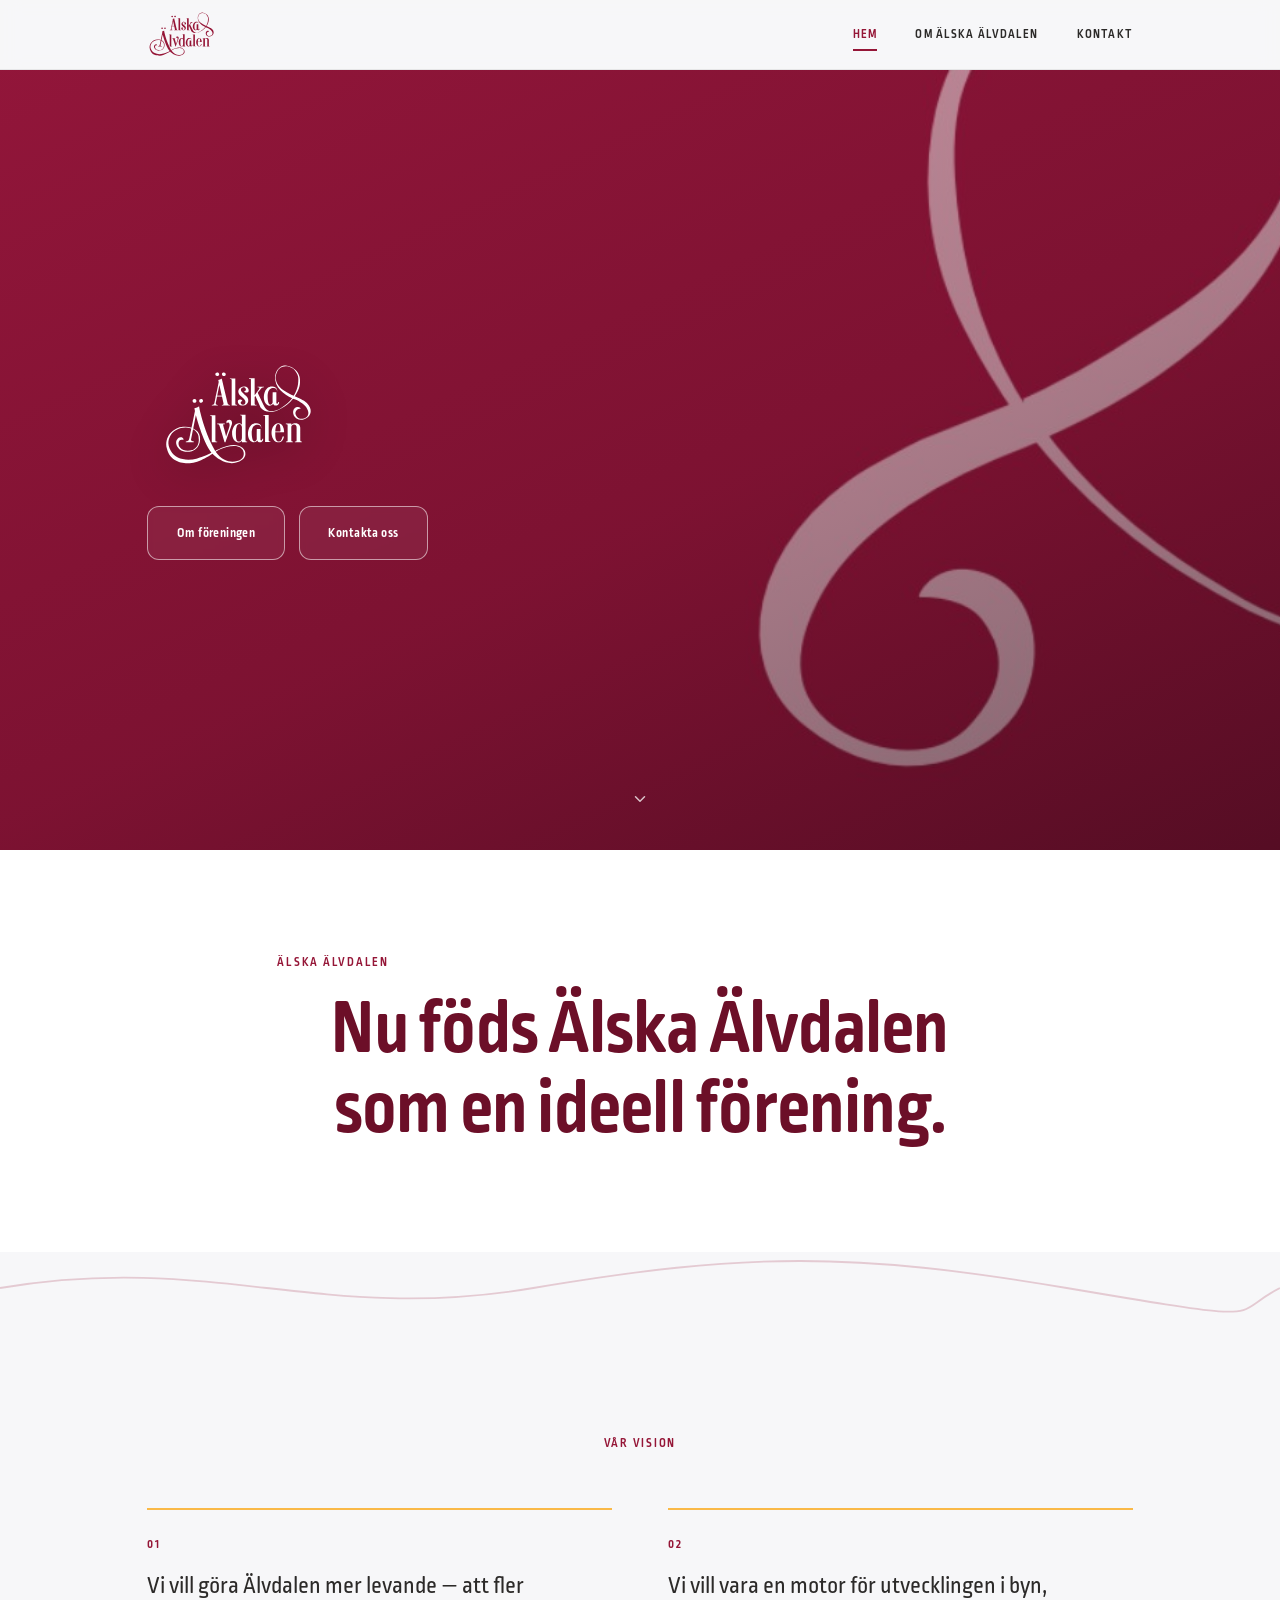
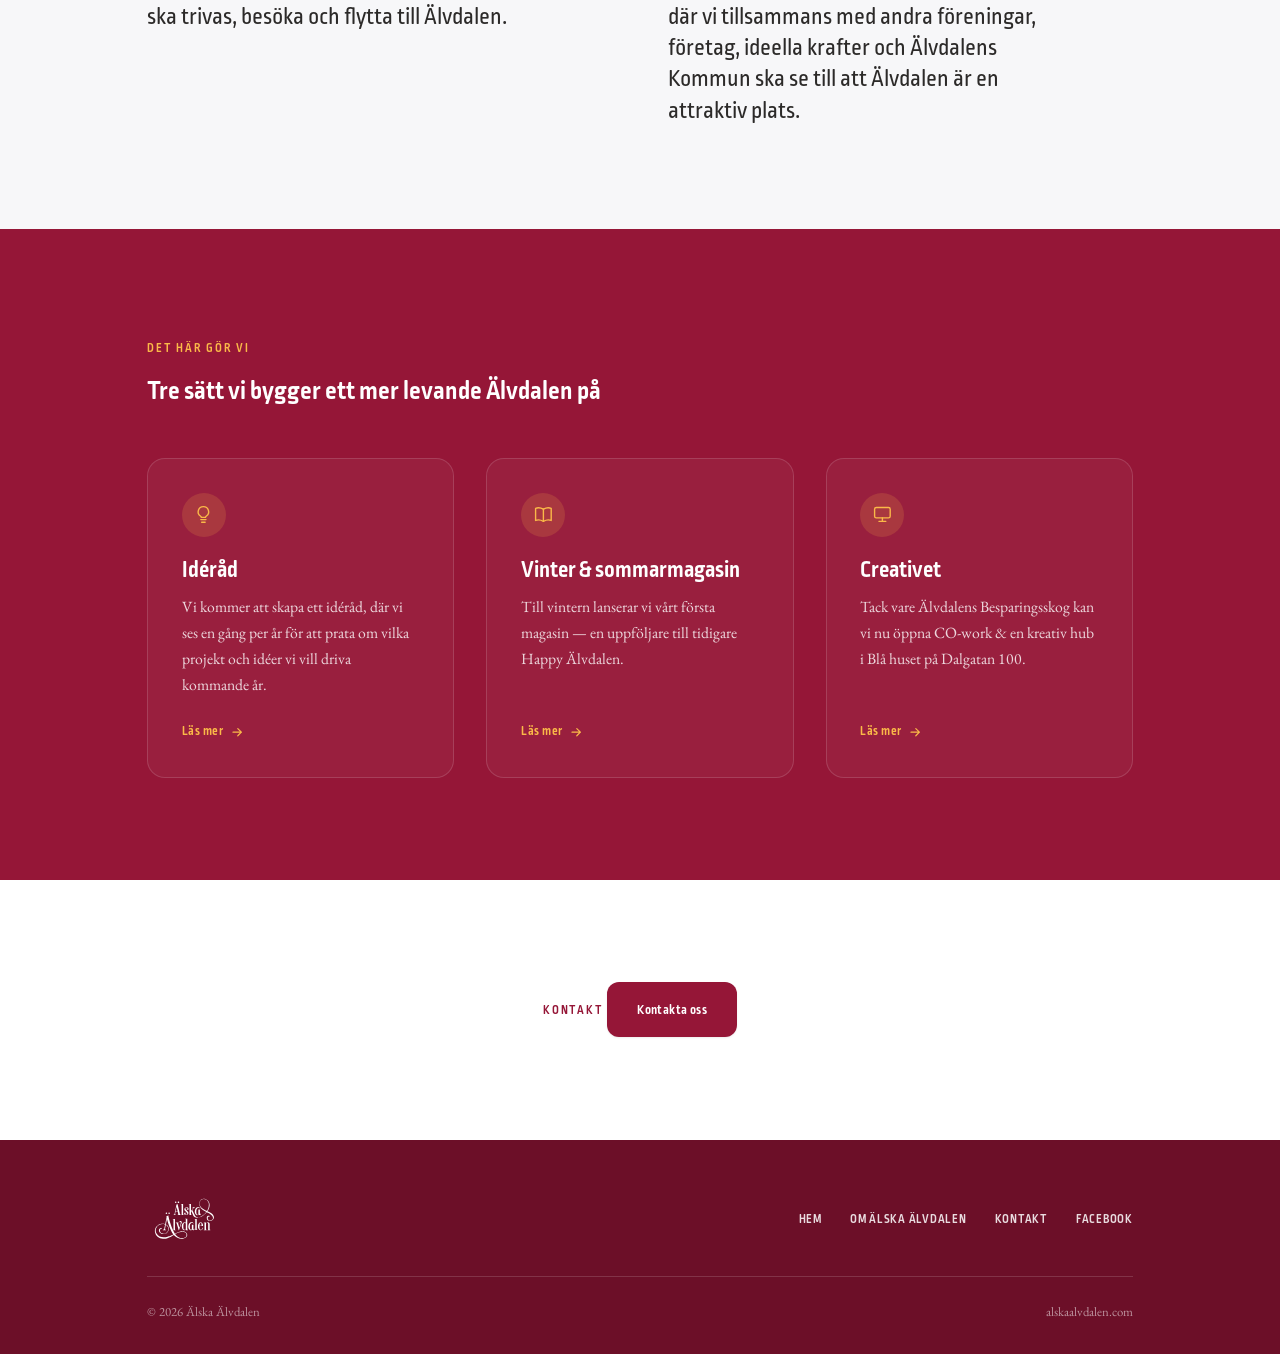
==== commit aca99572: "Total redesign: ny copy, proffsigare formspråk, meta/favicon/OG Ersätter all tidigare copy med enbar" ====
--- a/index.html
+++ b/index.html
@@ -3,9 +3,28 @@
 <head>
   <meta charset="UTF-8">
   <meta name="viewport" content="width=device-width, initial-scale=1">
-  <title>Älska Älvdalen — en kärleksfest i Älvdalen</title>
-  <meta name="description" content="Älska Älvdalen är ett årligt återkommande evenemang byggt på tradition, stolthet och gemenskap. Läs mer om vad vi är och hur du är med.">
-  <link rel="icon" type="image/svg+xml" href="assets/img/logo/alska-alvdalen-purpur.svg">
+  <title>Älska Älvdalen — en ideell förening för Älvdalen</title>
+  <meta name="description" content="Älska Älvdalen är en ideell förening som vill göra Älvdalen mer levande och vara en motor för utvecklingen i byn, tillsammans med föreningar, företag och kommunen.">
+  <link rel="canonical" href="https://alskaalvdalen.com/">
+
+  <link rel="icon" href="assets/img/favicon/favicon.ico" sizes="32x32">
+  <link rel="icon" type="image/png" sizes="192x192" href="assets/img/favicon/icon-192.png">
+  <link rel="apple-touch-icon" href="assets/img/favicon/apple-touch-icon.png">
+  <link rel="manifest" href="assets/img/favicon/site.webmanifest">
+  <meta name="theme-color" content="#951637">
+
+  <meta property="og:type" content="website">
+  <meta property="og:site_name" content="Älska Älvdalen">
+  <meta property="og:title" content="Älska Älvdalen — en ideell förening för Älvdalen">
+  <meta property="og:description" content="Nu föds Älska Älvdalen som en ideell förening. Vi vill göra Älvdalen mer levande och vara en motor för utvecklingen i byn.">
+  <meta property="og:image" content="https://alskaalvdalen.com/assets/img/og-image.jpg">
+  <meta property="og:url" content="https://alskaalvdalen.com/">
+  <meta property="og:locale" content="sv_SE">
+  <meta name="twitter:card" content="summary_large_image">
+  <meta name="twitter:title" content="Älska Älvdalen — en ideell förening för Älvdalen">
+  <meta name="twitter:description" content="Nu föds Älska Älvdalen som en ideell förening. Vi vill göra Älvdalen mer levande och vara en motor för utvecklingen i byn.">
+  <meta name="twitter:image" content="https://alskaalvdalen.com/assets/img/og-image.jpg">
+
   <link rel="stylesheet" href="assets/css/style.css">
 </head>
 <body>
@@ -43,64 +62,94 @@
           <source src="assets/img/alska-alvdalen-video-landingpage.mp4" type="video/mp4">
         </video>
       </div>
-      <div class="wrap hero__inner hero__inner--minimal">
+      <div class="wrap hero__inner--minimal">
         <div>
           <img class="hero__logo hero__logo--big" src="assets/img/logo/alska-alvdalen-vit.svg" alt="Älska Älvdalen">
           <div class="hero__buttons">
-            <a class="btn btn--outline-vit" href="om.html">Läs om oss</a>
-            <a class="btn btn--outline-vit" href="kontakt.html">Kontakta oss</a>
+            <a class="btn btn--ghost-light" href="om.html">Om föreningen</a>
+            <a class="btn btn--ghost-light" href="kontakt.html">Kontakta oss</a>
+          </div>
+        </div>
+      </div>
+      <a class="hero__scroll-cue" href="#statement" aria-label="Scrolla ner">
+        <svg viewBox="0 0 24 24" fill="none" stroke="currentColor" stroke-width="2" stroke-linecap="round" stroke-linejoin="round"><path d="M6 9l6 6 6-6"/></svg>
+      </a>
+    </section>
+
+    <section id="statement" class="section section--ljus">
+      <div class="wrap">
+        <p class="eyebrow" style="text-align:center; display:block;">Älska Älvdalen</p>
+        <h1 class="statement statement--center reveal">Nu föds Älska Älvdalen som en ideell förening.</h1>
+      </div>
+    </section>
+
+    <svg class="river-divider" viewBox="0 0 1200 80" preserveAspectRatio="none" aria-hidden="true">
+      <path d="M0 40 C 200 0, 300 80, 500 40 S 800 0, 1000 40 S 1150 70, 1200 40" stroke="#951637" opacity="0.2"/>
+    </svg>
+
+    <section class="section section--tint">
+      <div class="wrap">
+        <div class="section-head section-head--center">
+          <p class="eyebrow">Vår vision</p>
+        </div>
+        <div class="vision-grid">
+          <div class="vision-item reveal">
+            <span class="vision-item__mark">01</span>
+            <p>Vi vill göra Älvdalen mer levande — att fler ska trivas, besöka och flytta till Älvdalen.</p>
+          </div>
+          <div class="vision-item reveal">
+            <span class="vision-item__mark">02</span>
+            <p>Vi vill vara en motor för utvecklingen i byn, där vi tillsammans med andra föreningar, företag, ideella krafter och Älvdalens Kommun ska se till att Älvdalen är en attraktiv plats.</p>
           </div>
         </div>
       </div>
     </section>
 
-    <svg class="river-divider" viewBox="0 0 1200 80" preserveAspectRatio="none" aria-hidden="true">
-      <path d="M0 40 C 200 0, 300 80, 500 40 S 800 0, 1000 40 S 1150 70, 1200 40" stroke="#951637" opacity="0.25"/>
-    </svg>
-
-    <section class="section section--ljus">
+    <section class="section section--purpur">
       <div class="wrap">
-        <div class="lede-block">
-          <p class="badge">Nyhet — nu är vi en ideell förening</p>
-          <h2>Det här är Älska Älvdalen</h2>
-          <p class="u-measure-wide">
-            Älska Älvdalen är en återkommande kärleksfest för hela dalen — en vecka då vi firar
-            varandra, vår bygd och allt det som gör Älvdalen till en plats man aldrig riktigt
-            lämnar bakom sig. Oavsett om du bor här, kommer hit på besök, eller flyttat långt
-            bort men bär dalen i hjärtat: du är en del av gemenskapen. Som förening är vi nu
-            också en drivande kraft för ett ännu mer levande Älvdalen, hela året om.
-            <a href="om.html" style="white-space:nowrap;">Läs mer om vad det innebär →</a>
-          </p>
+        <div class="section-head">
+          <p class="eyebrow">Det här gör vi</p>
+          <h2>Tre sätt vi bygger ett mer levande Älvdalen på</h2>
         </div>
-
-        <div class="values">
-          <div class="value">
-            <h3>Tradition</h3>
-            <p>I vårt älskade Älvdalen värnar vi om våra rötter. Vi talar samma unika språk
-              som våra förfäder, bär folkdräkt med stolthet och odlar i vår välbevarade natur.</p>
-          </div>
-          <div class="value">
-            <h3>Stolthet</h3>
-            <p>En stolthet över våra djupa skogar, våra porfyrrika berg och rika fiskevatten
-              — och över det kreativa folk som lever och verkar här.</p>
-          </div>
-          <div class="value">
-            <h3>Gemenskap</h3>
-            <p>Älvdalen är en plats där man umgås — att tillsammans skratta, njuta och skapa
-              minnen. Här är alla välkomna och alla kan känna sig trygga.</p>
-          </div>
+        <div class="feature-grid">
+          <a class="feature-card reveal" href="om.html#iderad">
+            <span class="feature-card__icon">
+              <svg viewBox="0 0 24 24" fill="none" stroke="currentColor" stroke-width="1.6" stroke-linecap="round" stroke-linejoin="round"><path d="M9 18h6M10 21h4M12 3a6 6 0 0 0-3.5 10.9c.6.44 1 .96 1.1 1.6h4.8c.1-.64.5-1.16 1.1-1.6A6 6 0 0 0 12 3Z"/></svg>
+            </span>
+            <h3>Idéråd</h3>
+            <p>Vi kommer att skapa ett idéråd, där vi ses en gång per år för att prata om vilka projekt och idéer vi vill driva kommande år.</p>
+            <span class="feature-card__link">Läs mer
+              <svg viewBox="0 0 24 24" fill="none" stroke="currentColor" stroke-width="2" stroke-linecap="round" stroke-linejoin="round"><path d="M5 12h14M13 6l6 6-6 6"/></svg>
+            </span>
+          </a>
+          <a class="feature-card reveal" href="om.html#magasin">
+            <span class="feature-card__icon">
+              <svg viewBox="0 0 24 24" fill="none" stroke="currentColor" stroke-width="1.6" stroke-linecap="round" stroke-linejoin="round"><path d="M3 5c2.5-1 5.5-1 9 1 3.5-2 6.5-2 9-1v14c-2.5-1-5.5-1-9 1-3.5-2-6.5-2-9-1V5Z"/><path d="M12 6v14"/></svg>
+            </span>
+            <h3>Vinter &amp; sommarmagasin</h3>
+            <p>Till vintern lanserar vi vårt första magasin — en uppföljare till tidigare Happy Älvdalen.</p>
+            <span class="feature-card__link">Läs mer
+              <svg viewBox="0 0 24 24" fill="none" stroke="currentColor" stroke-width="2" stroke-linecap="round" stroke-linejoin="round"><path d="M5 12h14M13 6l6 6-6 6"/></svg>
+            </span>
+          </a>
+          <a class="feature-card reveal" href="om.html#creativet">
+            <span class="feature-card__icon">
+              <svg viewBox="0 0 24 24" fill="none" stroke="currentColor" stroke-width="1.6" stroke-linecap="round" stroke-linejoin="round"><rect x="3" y="4" width="18" height="12" rx="2"/><path d="M8 20h8M12 16v4"/></svg>
+            </span>
+            <h3>Creativet</h3>
+            <p>Tack vare Älvdalens Besparingsskog kan vi nu öppna CO-work &amp; en kreativ hub i Blå huset på Dalgatan 100.</p>
+            <span class="feature-card__link">Läs mer
+              <svg viewBox="0 0 24 24" fill="none" stroke="currentColor" stroke-width="2" stroke-linecap="round" stroke-linejoin="round"><path d="M5 12h14M13 6l6 6-6 6"/></svg>
+            </span>
+          </a>
         </div>
       </div>
     </section>
 
-    <section class="section section--fira" style="--fira-bg: url('assets/img/hero-handfasting.jpg');">
-      <div class="wrap">
-        <h2>Fira med oss</h2>
-        <p style="max-width: 46ch; color: rgba(255,255,255,0.9);">
-          Varje år samlas dalen för att fira det som gör oss till oss. Håll utkik här och på
-          Facebook för program, aktiviteter och platser att träffas på under årets Älska Älvdalen.
-        </p>
-        <a class="btn btn--purpur" href="kontakt.html">Hör av dig</a>
+    <section class="section section--ljus">
+      <div class="wrap" style="max-width: 36rem; text-align:center;">
+        <p class="eyebrow">Kontakt</p>
+        <a class="btn btn--primary" href="kontakt.html">Kontakta oss</a>
       </div>
     </section>
   </main>
@@ -108,14 +157,9 @@
   <footer class="site-footer">
     <div class="wrap">
       <div class="footer-grid">
-        <div>
-          <a class="wordmark" href="index.html">
-            <img src="assets/img/logo/alska-alvdalen-vit.svg" alt="Älska Älvdalen">
-          </a>
-          <p style="max-width: 32ch; margin-top: 0.75rem; color: rgba(255,255,255,0.75);">
-            En ideell förening byggd på tradition, stolthet och gemenskap.
-          </p>
-        </div>
+        <a class="wordmark" href="index.html">
+          <img src="assets/img/logo/alska-alvdalen-vit.svg" alt="Älska Älvdalen">
+        </a>
         <nav class="footer-nav" aria-label="Sidfot">
           <a href="index.html">Hem</a>
           <a href="om.html">Om Älska Älvdalen</a>
--- a/assets/css/style.css
+++ b/assets/css/style.css
@@ -41,6 +41,7 @@
   /* Färger — exakt ur grafisk manual 3.1 */
   --purpur: #951637;
   --purpur-dark: #6c0f28;
+  --purpur-deep: #240710;
   --skogsgron: #42642E;
   --solgul: #FAB948;
   --morkgra: #575756;
@@ -58,9 +59,20 @@
   --step-1: clamp(1.25rem, 1.15rem + 0.5vw, 1.5rem);
   --step-2: clamp(1.75rem, 1.5rem + 1.2vw, 2.5rem);
   --step-3: clamp(2.5rem, 2rem + 2.2vw, 4rem);
+  --step-4: clamp(2.75rem, 2.1rem + 3.4vw, 5rem);
 
   --content-width: 68rem;
   --gutter: clamp(1.25rem, 4vw, 3.5rem);
+
+  /* Formspråk: radier, skuggor, rörelse — det här är vad som gör ytorna
+     konsekventa i stället för att varje knapp/kort uppfinner sitt eget. */
+  --radius-sm: 8px;
+  --radius-md: 12px;
+  --radius-lg: 18px;
+  --shadow-sm: 0 1px 2px rgba(36, 7, 16, 0.08);
+  --shadow-md: 0 10px 24px -8px rgba(36, 7, 16, 0.22);
+  --shadow-lg: 0 24px 48px -16px rgba(36, 7, 16, 0.28);
+  --ease: cubic-bezier(0.22, 0.8, 0.28, 1);
 }
 
 /* -- Reset ----------------------------------------------------------------- */
@@ -83,9 +95,12 @@
   line-height: 1.15;
   margin: 0 0 0.5em;
   color: var(--purpur-dark);
+  text-wrap: balance;
 }
 p { max-width: 62ch; margin: 0 0 1.1em; }
+p:last-child { margin-bottom: 0; }
 .u-measure-wide p { max-width: 74ch; }
+::selection { background: var(--solgul); color: var(--purpur-deep); }
 
 @media (prefers-reduced-motion: reduce) {
   html { scroll-behavior: auto; }
@@ -95,6 +110,7 @@
 :focus-visible {
   outline: 3px solid var(--solgul);
   outline-offset: 3px;
+  border-radius: 2px;
 }
 
 /* -- Layout helpers ---------------------------------------------------------- */
@@ -107,52 +123,89 @@
 .section--tight { padding-block: clamp(2.5rem, 5vw, 4rem); }
 .section--purpur { background: var(--purpur); color: var(--vit); }
 .section--purpur h2, .section--purpur h3 { color: var(--vit); }
+.section--tint { background: var(--ljusgra); }
 .section--ljus { background: var(--vit); }
 
 .river-divider {
   display: block;
   width: 100%;
-  height: clamp(40px, 8vw, 90px);
-}
-.river-divider path { fill: none; stroke-width: 2.5; }
+  height: clamp(32px, 6vw, 72px);
+}
+.river-divider path { fill: none; stroke-width: 2; }
+
+/* -- Eyebrow / kicker --------------------------------------------------------
+   Återanvänds i stället för att varje sida hårdkodar egna inline-stilar. */
+.eyebrow {
+  display: inline-block;
+  font-family: var(--font-heading);
+  font-weight: 600;
+  font-size: 0.78rem;
+  letter-spacing: 0.14em;
+  text-transform: uppercase;
+  color: var(--purpur);
+  margin: 0 0 1rem;
+}
+.section--purpur .eyebrow,
+.section--photobg .eyebrow { color: var(--solgul); }
+
+.section-head {
+  max-width: 40rem;
+  margin-bottom: clamp(2rem, 5vw, 3.25rem);
+}
+.section-head--center { margin-inline: auto; text-align: center; }
+.section-head h2 { margin-bottom: 0; }
 
 /* -- Header / navigation ------------------------------------------------- */
 .site-header {
   position: sticky;
   top: 0;
   z-index: 40;
-  background: rgba(247, 247, 249, 0.92);
-  backdrop-filter: blur(6px);
-  border-bottom: 1px solid rgba(87, 87, 86, 0.12);
+  background: rgba(247, 247, 249, 0.86);
+  backdrop-filter: blur(10px) saturate(1.4);
+  -webkit-backdrop-filter: blur(10px) saturate(1.4);
+  border-bottom: 1px solid rgba(87, 87, 86, 0.1);
 }
 .site-header__inner {
   display: flex;
   align-items: center;
   justify-content: space-between;
-  padding-block: 0.7rem;
+  padding-block: 0.65rem;
 }
 .wordmark { display: inline-flex; }
-.wordmark img { height: clamp(38px, 6vw, 52px); width: auto; }
+.wordmark img { height: clamp(36px, 5.5vw, 48px); width: auto; }
 
 .nav {
   display: flex;
-  gap: clamp(1rem, 3vw, 2.25rem);
+  align-items: center;
+  gap: clamp(1.25rem, 3vw, 2.5rem);
 }
 .nav a {
-  font-family: var(--font-heading);
-  font-weight: 500;
-  font-size: 0.95rem;
+  position: relative;
+  font-family: var(--font-heading);
+  font-weight: 600;
+  font-size: 0.78rem;
+  letter-spacing: 0.09em;
+  text-transform: uppercase;
   text-decoration: none;
   color: var(--text);
-  padding-block: 0.25rem;
-  border-bottom: 2px solid transparent;
-  transition: border-color 0.15s ease, color 0.15s ease;
+  padding-block: 0.4rem;
+}
+.nav a::after {
+  content: "";
+  position: absolute;
+  left: 0;
+  right: 100%;
+  bottom: 0;
+  height: 2px;
+  background: var(--purpur);
+  transition: right 0.25s var(--ease);
 }
 .nav a:hover,
-.nav a[aria-current="page"] {
-  color: var(--purpur);
-  border-color: var(--purpur);
-}
+.nav a:focus-visible,
+.nav a[aria-current="page"] { color: var(--purpur); }
+.nav a:hover::after,
+.nav a:focus-visible::after,
+.nav a[aria-current="page"]::after { right: 0; }
 
 .nav-toggle {
   display: none;
@@ -164,7 +217,7 @@
   height: 42px;
   background: none;
   border: none;
-  border-radius: 8px;
+  border-radius: var(--radius-sm);
   padding: 0;
   cursor: pointer;
   transition: background-color 0.15s ease;
@@ -172,11 +225,11 @@
 .nav-toggle:hover { background: rgba(149, 22, 55, 0.07); }
 .nav-toggle__bar {
   display: block;
-  width: 22px;
+  width: 20px;
   height: 2px;
   background: var(--purpur-dark);
   border-radius: 2px;
-  transition: transform 0.25s ease, opacity 0.2s ease;
+  transition: transform 0.25s var(--ease), opacity 0.2s ease;
 }
 .nav-toggle[aria-expanded="true"] .nav-toggle__bar:nth-child(1) {
   transform: translateY(7px) rotate(45deg);
@@ -193,21 +246,23 @@
     inset-inline: 0;
     top: 100%;
     flex-direction: column;
-    gap: 0.15rem;
+    align-items: stretch;
+    gap: 0;
     background: var(--vit);
     padding: 0.5rem var(--gutter) 1.5rem;
     border-bottom: 1px solid rgba(87,87,86,0.12);
-    box-shadow: 0 16px 28px rgba(44, 42, 41, 0.14);
+    box-shadow: var(--shadow-md);
     display: none;
   }
   .nav[data-open="true"] {
     display: flex;
-    animation: nav-drop 0.18s ease;
+    animation: nav-drop 0.2s var(--ease);
   }
   .nav a {
-    padding-block: 0.65rem;
+    padding-block: 0.8rem;
     border-bottom: 1px solid rgba(87,87,86,0.08);
   }
+  .nav a::after { display: none; }
   .nav a:last-child { border-bottom: none; }
 }
 
@@ -216,11 +271,11 @@
   to { opacity: 1; transform: translateY(0); }
 }
 
-/* -- Hero ------------------------------------------------------------------ */
+/* -- Hero: video + stor logga + knappar -------------------------------------- */
 .hero {
   position: relative;
   overflow: hidden;
-  background: linear-gradient(155deg, var(--purpur) 0%, var(--purpur-dark) 55%, #430b1c 100%);
+  background: linear-gradient(155deg, var(--purpur) 0%, var(--purpur-dark) 55%, var(--purpur-deep) 100%);
   color: var(--vit);
 }
 .hero__photo {
@@ -228,41 +283,17 @@
   inset: 0;
   z-index: 0;
 }
-.hero__photo img {
-  width: 100%;
-  height: 100%;
-  object-fit: cover;
-  object-position: center 30%;
-  opacity: 0.55;
-}
 .hero__photo::after {
   content: "";
   position: absolute;
   inset: 0;
-  background: linear-gradient(155deg, rgba(149,22,55,0.88) 0%, rgba(108,15,40,0.92) 55%, rgba(67,11,28,0.96) 100%);
-}
-.hero__inner {
-  position: relative;
-  z-index: 1;
-  padding-block: clamp(4rem, 12vw, 8rem) clamp(3rem, 8vw, 5rem);
-  display: grid;
-  gap: 2.5rem;
-  grid-template-columns: minmax(0, 1.15fr) minmax(0, 0.85fr);
-  align-items: end;
-}
-@media (max-width: 780px) {
-  .hero__inner { grid-template-columns: 1fr; }
-}
-
-/* -- Hero, minimal landningsvariant: video + stor logga + knappar --------- */
+  background: linear-gradient(155deg, rgba(149,22,55,0.45) 0%, rgba(108,15,40,0.52) 55%, rgba(50,8,21,0.62) 100%);
+}
 .hero--minimal {
   min-height: min(92vh, 780px);
   display: flex;
   align-items: stretch;
   justify-content: center;
-}
-.hero--minimal .hero__photo::after {
-  background: linear-gradient(155deg, rgba(149,22,55,0.45) 0%, rgba(108,15,40,0.52) 55%, rgba(50,8,21,0.62) 100%);
 }
 .hero__video {
   width: 100%;
@@ -277,104 +308,236 @@
   width: 100%;
   min-height: min(92vh, 780px);
   padding-block: clamp(3rem, 8vw, 5rem);
+  position: relative;
+  z-index: 1;
 }
 .hero__logo--big {
   max-width: min(440px, 72%);
-  margin-bottom: 1.75rem;
+  margin-bottom: 1.85rem;
   filter: drop-shadow(0 8px 22px rgba(0,0,0,0.4));
 }
 .hero__buttons {
   display: flex;
-  gap: 1rem;
+  gap: 0.85rem;
   flex-wrap: wrap;
 }
-.hero__eyebrow {
-  font-family: var(--font-body);
-  font-style: italic;
-  font-size: 1.05rem;
+.hero__scroll-cue {
+  position: absolute;
+  left: 50%;
+  bottom: clamp(1.25rem, 3vw, 2.25rem);
+  transform: translateX(-50%);
+  z-index: 1;
+  width: 30px;
+  height: 30px;
+  display: grid;
+  place-items: center;
+  color: rgba(255,255,255,0.75);
+  animation: scroll-cue-bounce 2.2s ease-in-out infinite;
+}
+.hero__scroll-cue svg { width: 18px; height: 18px; }
+@keyframes scroll-cue-bounce {
+  0%, 100% { transform: translateX(-50%) translateY(0); }
+  50% { transform: translateX(-50%) translateY(6px); }
+}
+
+/* -- Buttons ------------------------------------------------------------------
+   Ett litet system i stället för enstaka ad hoc-klasser: bas + varianter,
+   med riktiga hover/active-lägen (lyft + skugga) istället för att bara byta
+   bakgrundsfärg. */
+.btn {
+  position: relative;
+  display: inline-flex;
+  align-items: center;
+  justify-content: center;
+  gap: 0.5rem;
+  font-family: var(--font-heading);
+  font-weight: 600;
+  font-size: 0.85rem;
+  letter-spacing: 0.03em;
+  white-space: nowrap;
+  padding: 0.95rem 1.8rem;
+  border-radius: var(--radius-md);
+  text-decoration: none;
+  border: 1.5px solid transparent;
+  cursor: pointer;
+  transition: transform 0.2s var(--ease), box-shadow 0.2s var(--ease),
+    background-color 0.2s var(--ease), border-color 0.2s var(--ease), color 0.2s var(--ease);
+}
+.btn:active { transform: translateY(0) scale(0.98); }
+
+.btn--primary {
+  background: var(--purpur);
+  color: var(--vit);
+  box-shadow: var(--shadow-sm);
+}
+.btn--primary:hover {
+  background: var(--purpur-dark);
+  transform: translateY(-2px);
+  box-shadow: var(--shadow-md);
+}
+
+.btn--accent {
+  background: var(--solgul);
+  color: var(--purpur-dark);
+  box-shadow: var(--shadow-sm);
+}
+.btn--accent:hover {
+  background: #ffc568;
+  transform: translateY(-2px);
+  box-shadow: 0 10px 24px -8px rgba(144, 93, 11, 0.35);
+}
+
+.btn--ghost-light {
+  background: rgba(255,255,255,0.06);
+  color: var(--vit);
+  border-color: rgba(255,255,255,0.55);
+  backdrop-filter: blur(3px);
+}
+.btn--ghost-light:hover {
+  background: rgba(255,255,255,0.14);
+  border-color: var(--vit);
+  transform: translateY(-2px);
+  box-shadow: 0 10px 24px -10px rgba(0,0,0,0.45);
+}
+
+.btn--outline {
+  background: transparent;
+  color: var(--purpur);
+  border-color: rgba(149, 22, 55, 0.35);
+}
+.btn--outline:hover {
+  border-color: var(--purpur);
+  background: rgba(149, 22, 55, 0.05);
+  transform: translateY(-2px);
+}
+
+/* -- Statement: stor varumärkesrad (grundande besked, citat) ----------------- */
+.statement {
+  max-width: 22ch;
+  font-family: var(--font-heading);
+  font-size: var(--step-4);
+  line-height: 1.04;
+  letter-spacing: -0.01em;
+  color: var(--purpur-dark);
+  margin: 0;
+}
+.statement--center { margin-inline: auto; text-align: center; }
+
+/* -- Vision: redaktionellt tvåspalt ------------------------------------------ */
+.vision-grid {
+  display: grid;
+  grid-template-columns: repeat(2, minmax(0, 1fr));
+  gap: clamp(2rem, 5vw, 3.5rem);
+}
+@media (max-width: 780px) {
+  .vision-grid { grid-template-columns: 1fr; }
+}
+.vision-item {
+  padding-top: 1.5rem;
+  border-top: 2px solid var(--solgul);
+}
+.vision-item__mark {
+  display: block;
+  font-family: var(--font-heading);
+  font-size: 0.8rem;
+  font-weight: 600;
+  letter-spacing: 0.12em;
+  color: var(--purpur);
+  margin-bottom: 1rem;
+}
+.vision-item p {
+  font-family: var(--font-heading);
+  font-size: var(--step-1);
+  font-weight: 400;
+  color: var(--text);
+  line-height: 1.3;
+  max-width: 34ch;
+}
+
+/* -- Vision-citat som används tillsammans med bild (om.html) ----------------- */
+.vision-quote {
+  border-left: 3px solid var(--solgul);
+  padding-left: 1.25rem;
+  margin: 0 0 1.75rem;
+}
+.vision-quote:last-child { margin-bottom: 0; }
+.vision-quote p { margin: 0; font-size: var(--step-1); line-height: 1.35; }
+.section--purpur .vision-quote { border-left-color: var(--vit); }
+
+/* -- Feature-kort (Idéråd / Magasin / Creativet på startsidan) --------------- */
+.feature-grid {
+  display: grid;
+  grid-template-columns: repeat(3, minmax(0, 1fr));
+  gap: clamp(1.25rem, 3vw, 2rem);
+}
+@media (max-width: 900px) {
+  .feature-grid { grid-template-columns: 1fr; }
+}
+.feature-card {
+  display: flex;
+  flex-direction: column;
+  background: rgba(255,255,255,0.04);
+  border: 1px solid rgba(255,255,255,0.14);
+  border-radius: var(--radius-lg);
+  padding: clamp(1.5rem, 3vw, 2.1rem);
+  text-decoration: none;
+  color: inherit;
+  transition: transform 0.25s var(--ease), background-color 0.25s var(--ease), border-color 0.25s var(--ease);
+}
+.feature-card:hover {
+  transform: translateY(-4px);
+  background: rgba(255,255,255,0.08);
+  border-color: rgba(255,255,255,0.3);
+}
+.feature-card__icon {
+  width: 2.75rem;
+  height: 2.75rem;
+  border-radius: 50%;
+  background: rgba(250, 185, 72, 0.16);
   color: var(--solgul);
+  display: grid;
+  place-items: center;
   margin-bottom: 1.25rem;
-}
-.hero__logo { max-width: min(480px, 90%); height: auto; margin-bottom: 1.25rem; }
-.hero p.lede {
-  font-family: var(--font-body);
+  flex: none;
+}
+.feature-card__icon svg { width: 1.3rem; height: 1.3rem; }
+.feature-card h3 {
+  color: var(--vit);
   font-size: var(--step-1);
-  max-width: 42ch;
-  color: rgba(255,255,255,0.92);
-}
-.hero__meta {
-  display: flex;
-  flex-direction: column;
-  gap: 0.9rem;
-  align-items: flex-start;
-  border-left: 2px solid rgba(255,255,255,0.3);
-  padding-left: 1.5rem;
-}
-.hero__meta strong {
-  font-family: var(--font-heading);
-  font-size: 0.78rem;
-  letter-spacing: 0.06em;
+  margin-bottom: 0.6rem;
+}
+.feature-card p {
+  color: rgba(255,255,255,0.82);
+  font-size: 0.98rem;
+  margin-bottom: 1.5rem;
+}
+.feature-card__link {
+  margin-top: auto;
+  display: inline-flex;
+  align-items: center;
+  gap: 0.4rem;
+  font-family: var(--font-heading);
+  font-weight: 600;
+  font-size: 0.82rem;
+  letter-spacing: 0.04em;
   color: var(--solgul);
 }
-
-/* -- Buttons ---------------------------------------------------------------- */
-.btn {
-  font-family: var(--font-heading);
-  font-weight: 600;
-  font-size: 0.95rem;
-  display: inline-block;
-  padding: 0.85rem 1.7rem;
-  border-radius: 3px;
-  text-decoration: none;
-  border: 2px solid transparent;
-  transition: transform 0.15s ease, background-color 0.15s ease, color 0.15s ease;
-}
-.btn--solgul { background: var(--solgul); color: var(--purpur-dark); }
-.btn--solgul:hover { background: #ffcb6e; }
-.btn--outline { border-color: currentColor; color: var(--vit); }
-.btn--outline:hover { background: rgba(255,255,255,0.12); }
-.btn--purpur { background: var(--purpur); color: var(--vit); }
-.btn--purpur:hover { background: var(--purpur-dark); }
-.btn--vit { background: var(--vit); color: var(--purpur-dark); }
-.btn--vit:hover { background: var(--solgul); color: var(--purpur-dark); }
-.btn--outline-vit {
-  background: transparent;
-  color: var(--vit);
-  border-color: var(--vit);
-  box-shadow: 0 2px 10px rgba(0,0,0,0.2);
-}
-.btn--outline-vit:hover {
-  background: rgba(255,255,255,0.15);
-  color: var(--vit);
-  border-color: var(--vit);
-}
-
-/* -- Värdegrund / kort ------------------------------------------------------- */
-.values {
-  display: grid;
-  gap: clamp(1.5rem, 4vw, 3rem);
-  grid-template-columns: repeat(3, minmax(0, 1fr));
-  margin-top: 3rem;
-}
-@media (max-width: 780px) {
-  .values { grid-template-columns: 1fr; }
-}
-.value h3 { font-size: var(--step-1); }
-.value p { color: var(--morkgra); }
-.section--purpur .value p { color: rgba(255,255,255,0.85); }
-.section--purpur .value h3 { color: var(--vit); }
-
-/* -- Helbild som sektionsbakgrund (Fira med oss, Vinter/sommarmagasin m.fl.) - */
-.section--fira,
+.feature-card__link svg {
+  width: 0.9rem;
+  height: 0.9rem;
+  transition: transform 0.2s var(--ease);
+}
+.feature-card:hover .feature-card__link svg { transform: translateX(3px); }
+
+/* -- Helbild som sektionsbakgrund (Vinter/sommarmagasin m.fl.) --------------- */
 .section--photobg {
   position: relative;
-  background-image: var(--fira-bg, var(--photo-bg));
+  background-image: var(--photo-bg);
   background-size: cover;
   background-position: center 35%;
   overflow: hidden;
   color: var(--vit);
 }
-.section--fira::before,
 .section--photobg::before {
   content: "";
   position: absolute;
@@ -384,83 +547,13 @@
 .section--photobg.section--photobg--skog::before {
   background: linear-gradient(155deg, rgba(66,100,46,0.82) 0%, rgba(44,70,30,0.87) 55%, rgba(24,38,16,0.92) 100%);
 }
-.section--fira .wrap,
 .section--photobg .wrap {
   position: relative;
   z-index: 1;
   max-width: 46rem;
 }
-.section--fira h2,
 .section--photobg h2 { color: var(--vit); }
 .section--photobg p { color: rgba(255,255,255,0.9); }
-
-/* -- Badge / pill (t.ex. "Nyhet: nu är vi en ideell förening") --------------- */
-.badge {
-  display: inline-flex;
-  align-items: center;
-  gap: 0.4rem;
-  font-family: var(--font-heading);
-  font-size: 0.78rem;
-  font-weight: 600;
-  letter-spacing: 0.03em;
-  color: var(--purpur-dark);
-  background: rgba(149, 22, 55, 0.08);
-  border: 1px solid rgba(149, 22, 55, 0.25);
-  border-radius: 999px;
-  padding: 0.4rem 0.9rem;
-  margin-bottom: 1.1rem;
-}
-.badge::before {
-  content: "";
-  width: 6px;
-  height: 6px;
-  border-radius: 50%;
-  background: var(--solgul);
-  flex: none;
-}
-.section--purpur .badge {
-  color: var(--vit);
-  background: rgba(255,255,255,0.12);
-  border-color: rgba(255,255,255,0.35);
-}
-
-/* -- Vision-citat (Idéråd, vision m.fl.) ------------------------------------- */
-.vision-quote {
-  border-left: 3px solid var(--solgul);
-  padding-left: 1.25rem;
-  margin: 0 0 1.75rem;
-}
-.vision-quote:last-child { margin-bottom: 0; }
-.vision-quote p { margin: 0; }
-.section--purpur .vision-quote { border-left-color: var(--vit); }
-
-/* -- Idéråd: numrerad process ------------------------------------------------ */
-.process-list {
-  list-style: none;
-  margin: 1.75rem 0 0;
-  padding: 0;
-  display: grid;
-  gap: 1.1rem;
-}
-.process-list li {
-  display: flex;
-  gap: 1rem;
-  align-items: flex-start;
-}
-.process-list .process-num {
-  font-family: var(--font-heading);
-  font-weight: 700;
-  font-size: 0.85rem;
-  color: var(--purpur);
-  background: rgba(149,22,55,0.08);
-  border-radius: 50%;
-  width: 1.9rem;
-  height: 1.9rem;
-  display: grid;
-  place-items: center;
-  flex: none;
-}
-.process-list p { margin: 0; color: var(--morkgra); }
 
 /* -- Split (bild + text) ----------------------------------------------------- */
 .split {
@@ -476,9 +569,10 @@
 }
 .split__media {
   aspect-ratio: 4 / 5;
-  border-radius: 6px;
+  border-radius: var(--radius-lg);
   overflow: hidden;
   position: relative;
+  box-shadow: var(--shadow-md);
 }
 .split__media img { width: 100%; height: 100%; object-fit: cover; }
 
@@ -488,29 +582,8 @@
   background: var(--vit);
   display: flex;
   align-items: center;
-  box-shadow: 0 1px 3px rgba(44,42,41,0.1);
 }
 .split__media--contain img { width: 100%; height: auto; object-fit: contain; }
-.split__media--placeholder {
-  background: linear-gradient(150deg, var(--solgul), var(--purpur) 70%);
-  display: grid;
-  place-items: center;
-  color: rgba(255,255,255,0.85);
-  font-family: var(--font-heading);
-  text-align: center;
-  padding: 1.5rem;
-}
-.split__media--placeholder span {
-  font-size: 0.8rem;
-  letter-spacing: 0.02em;
-  background: rgba(0,0,0,0.28);
-  padding: 0.6rem 1rem;
-  border-radius: 4px;
-  max-width: 22ch;
-}
-
-/* -- Mellanrubrik ----------------------------------------------------- */
-.lede-block { max-width: 46rem; }
 
 /* -- Kontaktsida ------------------------------------------------------------- */
 .contact-grid {
@@ -526,33 +599,49 @@
   margin: 0 0 2rem;
   padding: 0;
   display: grid;
-  gap: 1.25rem;
+  gap: 1.4rem;
 }
 .contact-list dt {
   font-family: var(--font-heading);
-  font-size: 0.78rem;
-  letter-spacing: 0.05em;
+  font-size: 0.72rem;
+  font-weight: 600;
+  letter-spacing: 0.1em;
+  text-transform: uppercase;
   color: var(--purpur);
-  margin-bottom: 0.15rem;
+  margin-bottom: 0.25rem;
 }
 .contact-list dd { margin: 0; font-size: 1.05rem; }
 .contact-list a { text-decoration: underline; text-decoration-color: var(--solgul); text-underline-offset: 3px; }
+.contact-list__note {
+  display: block;
+  font-size: 0.88rem;
+  color: var(--morkgra);
+  margin-top: 0.3rem;
+}
 
 .form-field { margin-bottom: 1.25rem; display: grid; gap: 0.4rem; }
 .form-field label {
   font-family: var(--font-heading);
-  font-size: 0.85rem;
-  font-weight: 500;
+  font-size: 0.8rem;
+  font-weight: 600;
+  letter-spacing: 0.02em;
 }
 .form-field input,
 .form-field textarea {
   font-family: var(--font-body);
   font-size: 1rem;
-  padding: 0.7rem 0.85rem;
-  border: 1px solid rgba(87,87,86,0.35);
-  border-radius: 4px;
+  padding: 0.75rem 0.9rem;
+  border: 1.5px solid rgba(87,87,86,0.25);
+  border-radius: var(--radius-sm);
   background: var(--vit);
   resize: vertical;
+  transition: border-color 0.2s var(--ease), box-shadow 0.2s var(--ease);
+}
+.form-field input:focus,
+.form-field textarea:focus {
+  outline: none;
+  border-color: var(--purpur);
+  box-shadow: 0 0 0 4px rgba(149, 22, 55, 0.1);
 }
 .form-note {
   font-size: 0.85rem;
@@ -564,25 +653,29 @@
 .site-footer {
   background: var(--purpur-dark);
   color: rgba(255,255,255,0.85);
-  padding-block: 3rem 2rem;
+  padding-block: 3.5rem 2rem;
 }
 .site-footer .wordmark img { filter: brightness(0) invert(1); }
 .footer-grid {
   display: flex;
   flex-wrap: wrap;
   justify-content: space-between;
-  gap: 2rem;
+  align-items: center;
+  gap: 1.5rem;
   padding-bottom: 2rem;
   border-bottom: 1px solid rgba(255,255,255,0.15);
 }
 .footer-nav {
   display: flex;
-  gap: 1.5rem;
+  gap: clamp(1rem, 3vw, 1.75rem);
   flex-wrap: wrap;
   font-family: var(--font-heading);
-  font-size: 0.9rem;
-}
-.footer-nav a { text-decoration: none; }
+  font-weight: 600;
+  font-size: 0.78rem;
+  letter-spacing: 0.06em;
+  text-transform: uppercase;
+}
+.footer-nav a { text-decoration: none; transition: color 0.15s ease; }
 .footer-nav a:hover { color: var(--solgul); }
 .footer-bottom {
   padding-top: 1.5rem;
@@ -591,7 +684,21 @@
   justify-content: space-between;
   flex-wrap: wrap;
   gap: 0.5rem;
-  color: rgba(255,255,255,0.6);
+  color: rgba(255,255,255,0.55);
+}
+
+/* -- Reveal-on-scroll (progressiv förhöjning, respekterar reduced motion) --- */
+.reveal {
+  opacity: 0;
+  transform: translateY(16px);
+  transition: opacity 0.6s var(--ease), transform 0.6s var(--ease);
+}
+.reveal.is-visible {
+  opacity: 1;
+  transform: translateY(0);
+}
+@media (prefers-reduced-motion: reduce) {
+  .reveal { opacity: 1; transform: none; }
 }
 
 /* -- Skip link ---------------------------------------------------------------- */
@@ -602,9 +709,10 @@
   background: var(--purpur);
   color: var(--vit);
   padding: 0.75rem 1.25rem;
+  border-radius: 0 0 var(--radius-sm) 0;
   z-index: 100;
 }
 .skip-link:focus {
-  left: 1rem;
-  top: 1rem;
-}
+  left: 0;
+  top: 0;
+}
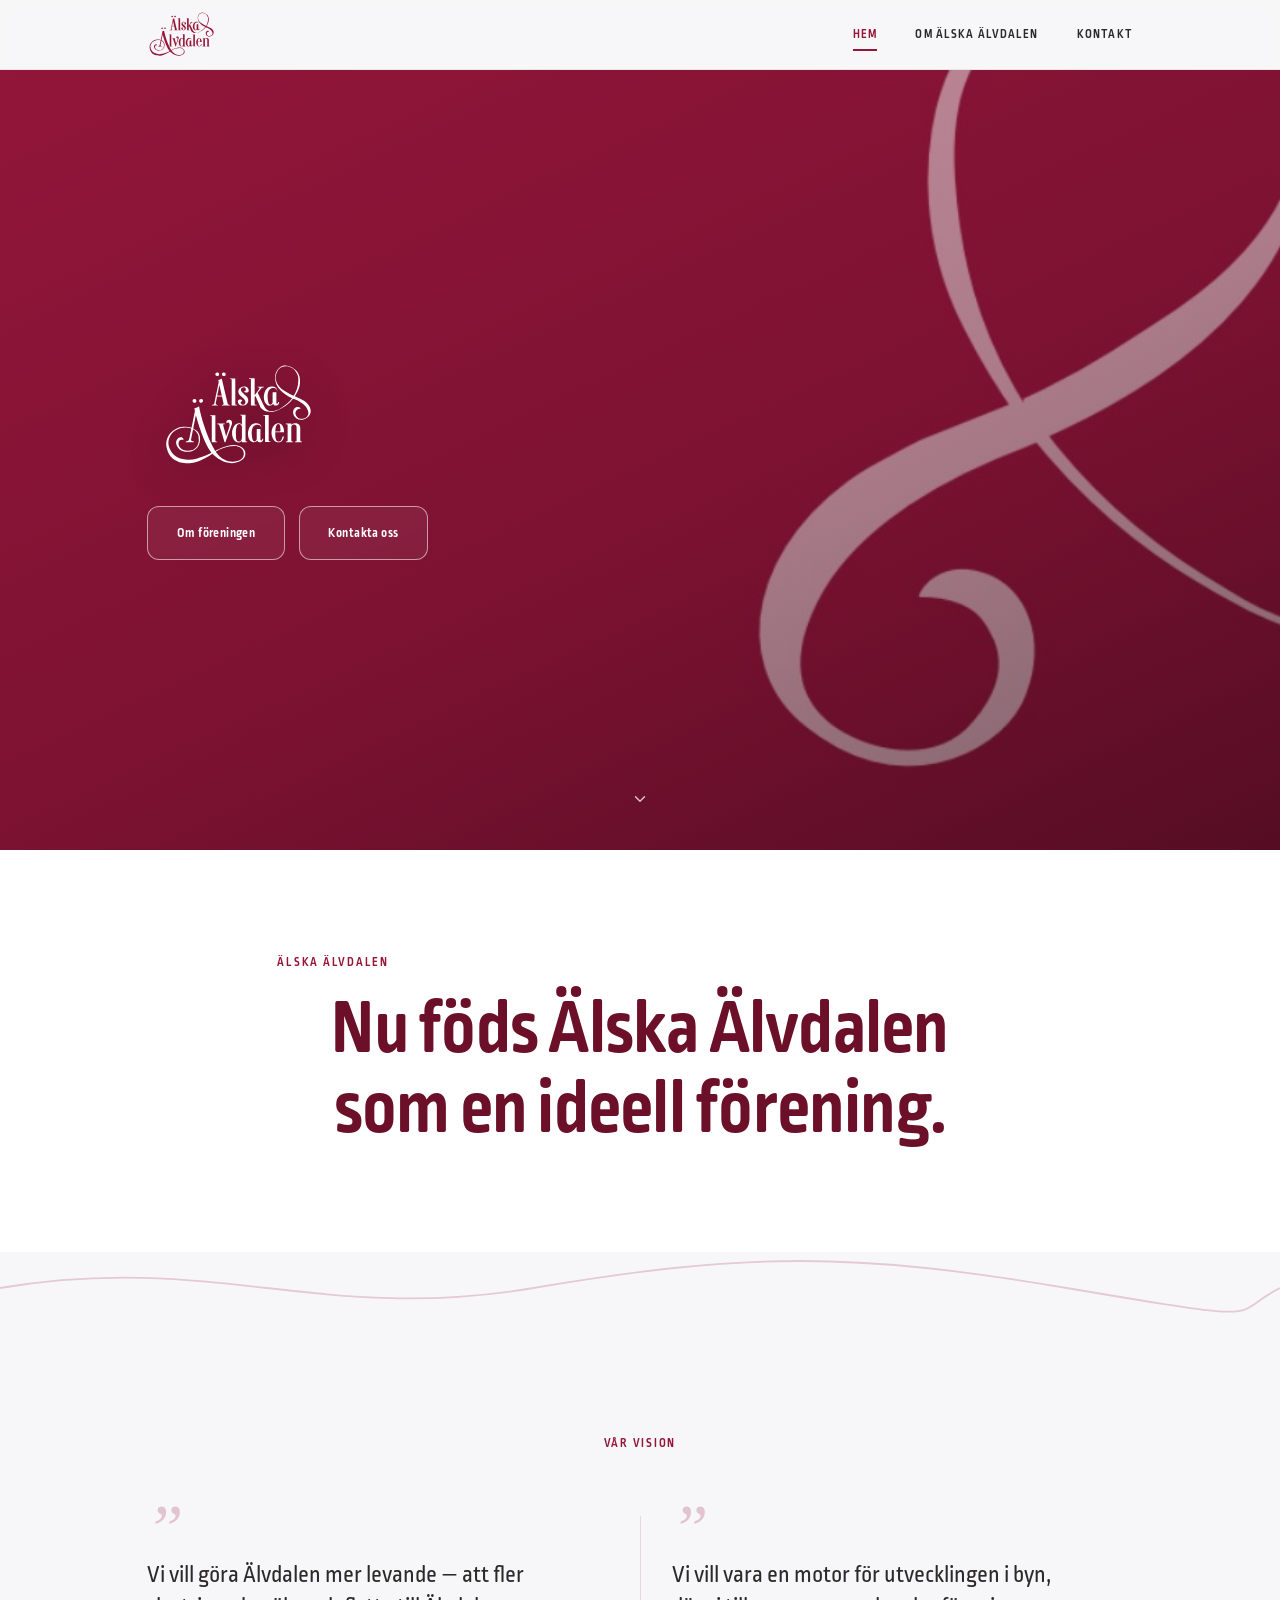
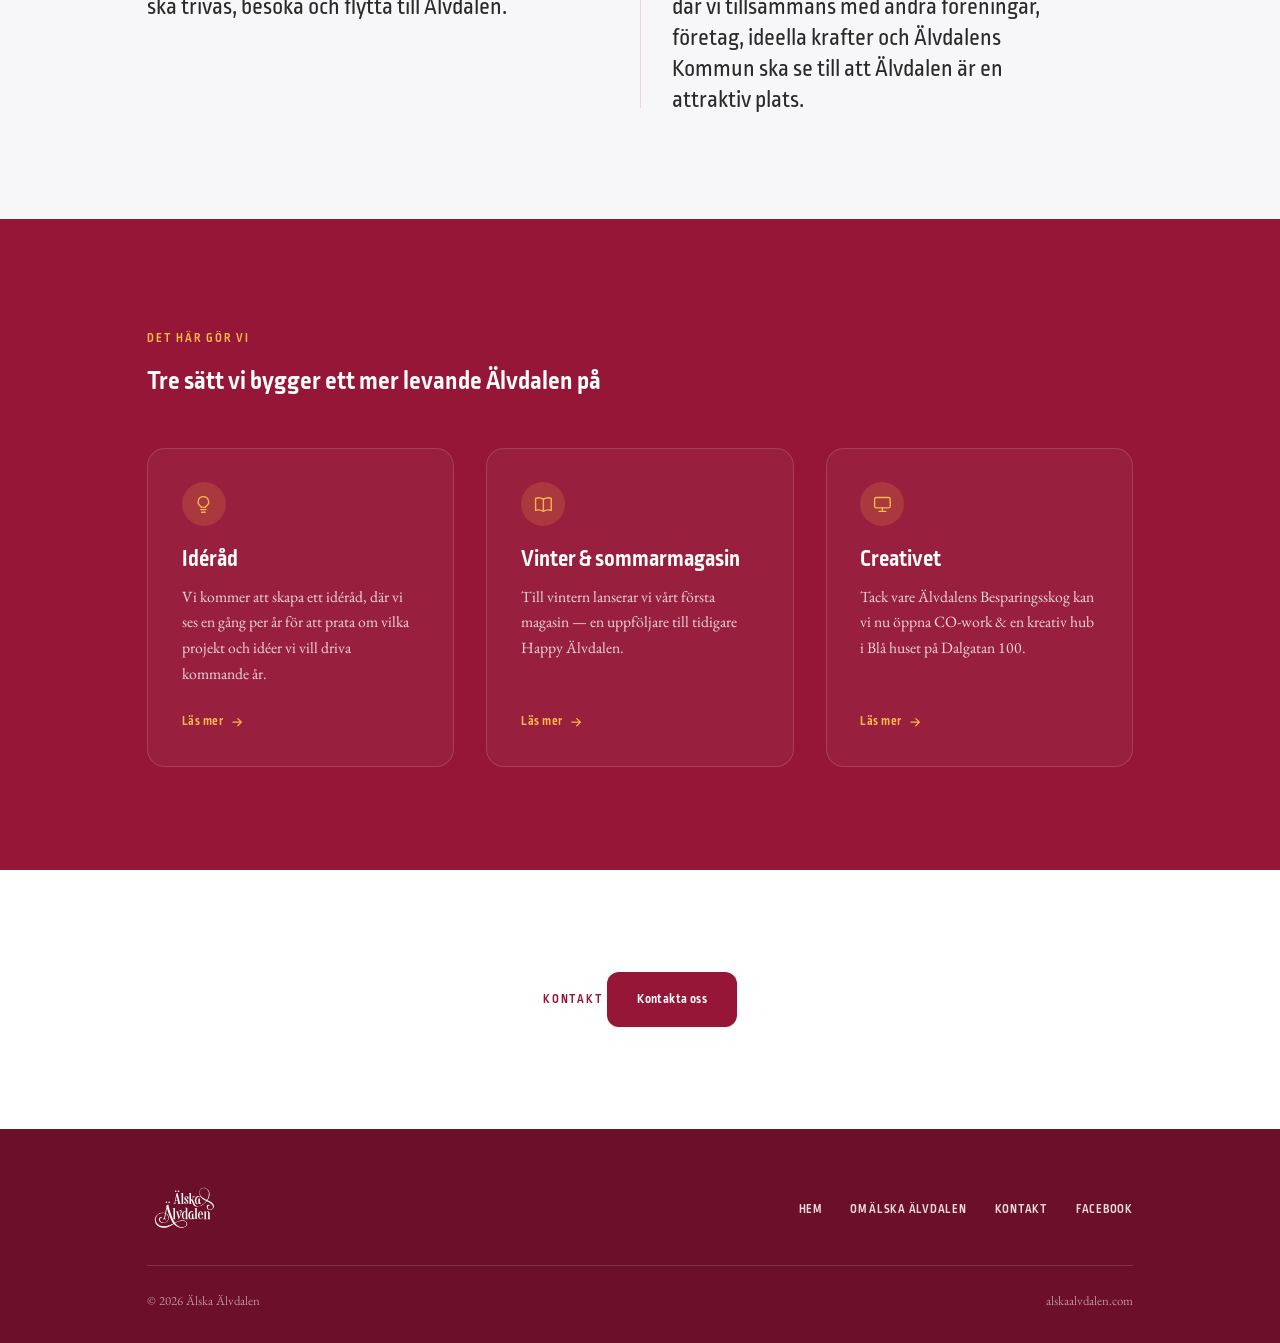
==== commit 73abad08: "Redesign vision section: remove gold accents and numbering Replace the solgul top-border + 01/02 num" ====
--- a/index.html
+++ b/index.html
@@ -94,11 +94,11 @@
         </div>
         <div class="vision-grid">
           <div class="vision-item reveal">
-            <span class="vision-item__mark">01</span>
+            <span class="vision-item__mark" aria-hidden="true">”</span>
             <p>Vi vill göra Älvdalen mer levande — att fler ska trivas, besöka och flytta till Älvdalen.</p>
           </div>
           <div class="vision-item reveal">
-            <span class="vision-item__mark">02</span>
+            <span class="vision-item__mark" aria-hidden="true">”</span>
             <p>Vi vill vara en motor för utvecklingen i byn, där vi tillsammans med andra föreningar, företag, ideella krafter och Älvdalens Kommun ska se till att Älvdalen är en attraktiv plats.</p>
           </div>
         </div>
--- a/assets/css/style.css
+++ b/assets/css/style.css
@@ -423,27 +423,43 @@
 }
 .statement--center { margin-inline: auto; text-align: center; }
 
-/* -- Vision: redaktionellt tvåspalt ------------------------------------------ */
+/* -- Vision: redaktionellt tvåspalt -------------------------------------------
+   Ett stort, tunt citattecken i Garamond (samma serif som brödtexten) ersätter
+   gula stolpar och siffror — en diskret, förlagskänsla snarare än en
+   produktsida. En smal mittlinje i dämpad purpur delar spalterna på desktop. */
 .vision-grid {
+  position: relative;
   display: grid;
   grid-template-columns: repeat(2, minmax(0, 1fr));
-  gap: clamp(2rem, 5vw, 3.5rem);
+  gap: clamp(2.5rem, 6vw, 4rem);
+}
+@media (min-width: 781px) {
+  .vision-grid::before {
+    content: "";
+    position: absolute;
+    top: 0.5rem;
+    bottom: 0.5rem;
+    left: 50%;
+    width: 1px;
+    background: rgba(149, 22, 55, 0.14);
+  }
 }
 @media (max-width: 780px) {
   .vision-grid { grid-template-columns: 1fr; }
-}
-.vision-item {
-  padding-top: 1.5rem;
-  border-top: 2px solid var(--solgul);
+  .vision-item + .vision-item {
+    padding-top: 2.25rem;
+    border-top: 1px solid rgba(149, 22, 55, 0.14);
+  }
 }
 .vision-item__mark {
   display: block;
-  font-family: var(--font-heading);
-  font-size: 0.8rem;
-  font-weight: 600;
-  letter-spacing: 0.12em;
+  font-family: var(--font-body);
+  font-style: italic;
+  font-size: 4.25rem;
+  line-height: 0.6;
   color: var(--purpur);
-  margin-bottom: 1rem;
+  opacity: 0.22;
+  margin: 0 0 0.75rem -0.1rem;
 }
 .vision-item p {
   font-family: var(--font-heading);
@@ -456,13 +472,19 @@
 
 /* -- Vision-citat som används tillsammans med bild (om.html) ----------------- */
 .vision-quote {
-  border-left: 3px solid var(--solgul);
+  border-left: 2px solid rgba(149, 22, 55, 0.25);
   padding-left: 1.25rem;
   margin: 0 0 1.75rem;
 }
 .vision-quote:last-child { margin-bottom: 0; }
-.vision-quote p { margin: 0; font-size: var(--step-1); line-height: 1.35; }
-.section--purpur .vision-quote { border-left-color: var(--vit); }
+.vision-quote p {
+  margin: 0;
+  font-family: var(--font-heading);
+  font-size: var(--step-1);
+  font-weight: 400;
+  line-height: 1.3;
+}
+.section--purpur .vision-quote { border-left-color: rgba(255,255,255,0.35); }
 
 /* -- Feature-kort (Idéråd / Magasin / Creativet på startsidan) --------------- */
 .feature-grid {
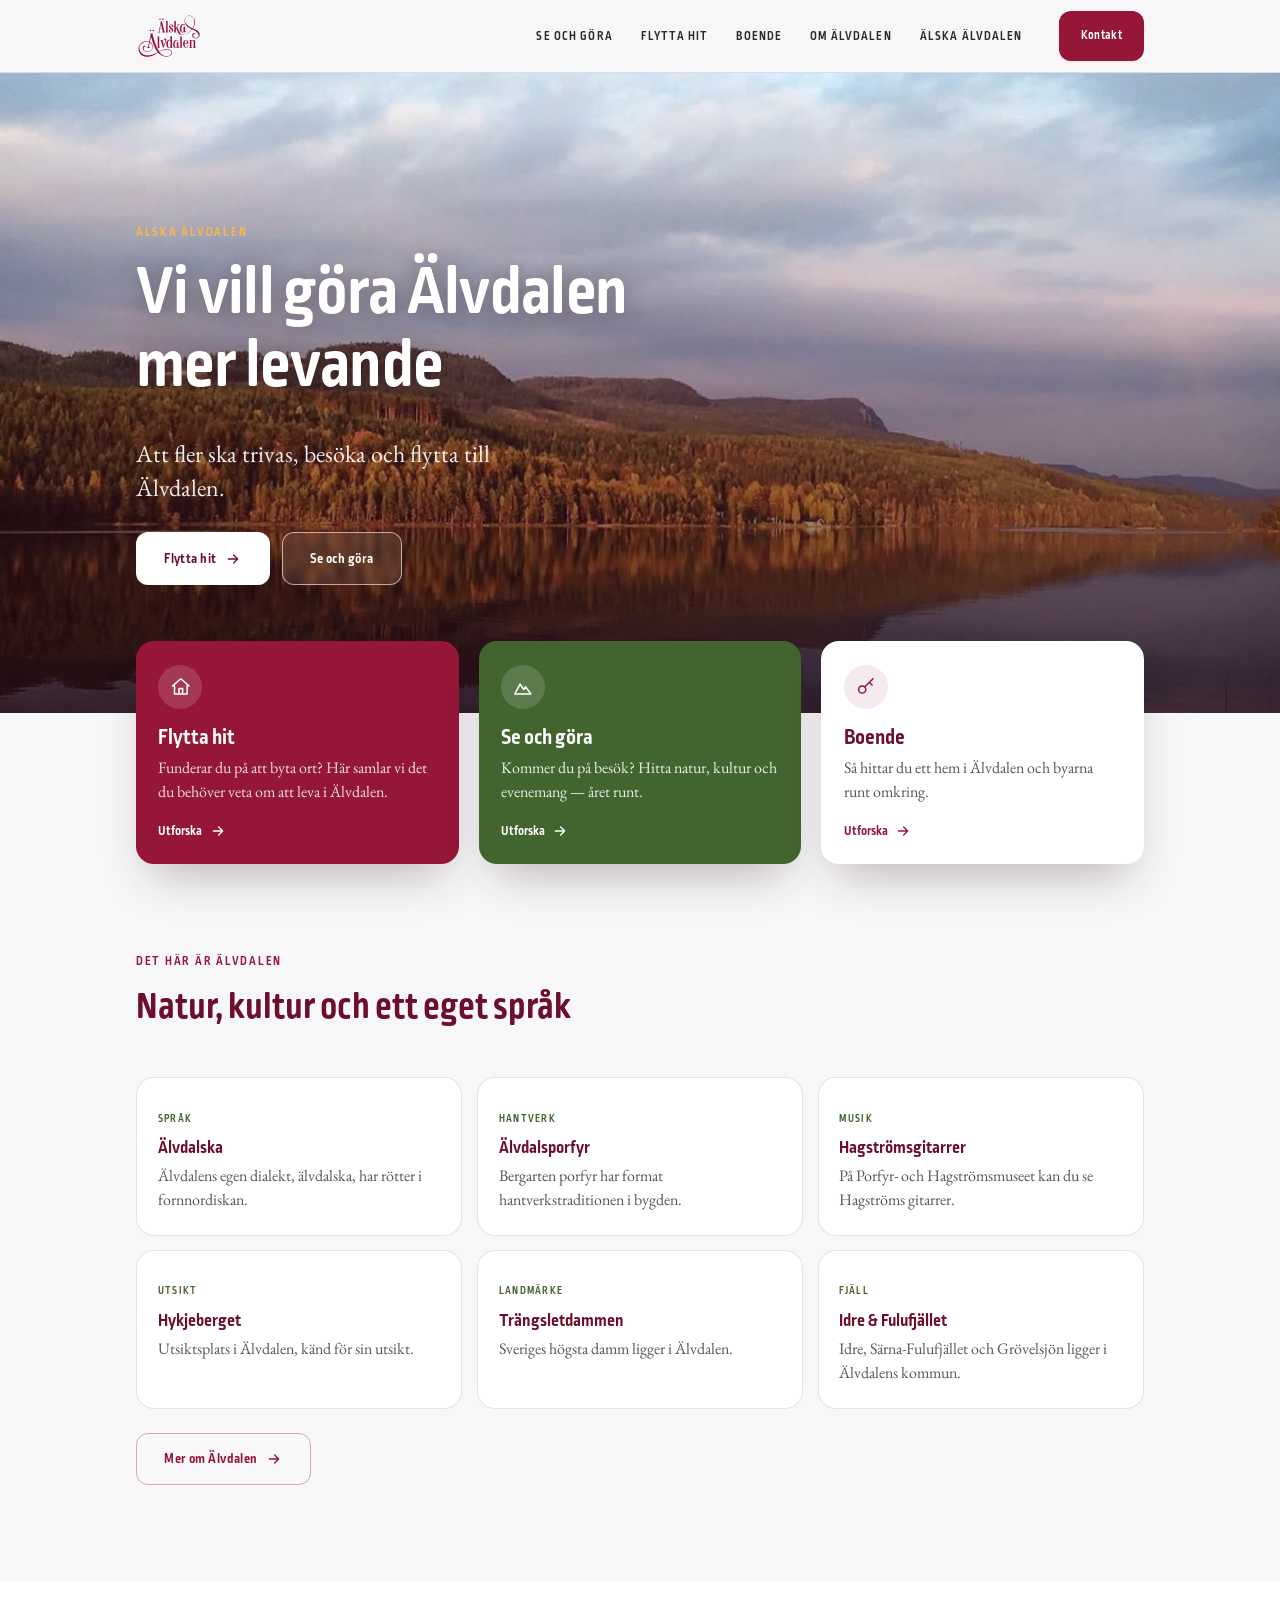
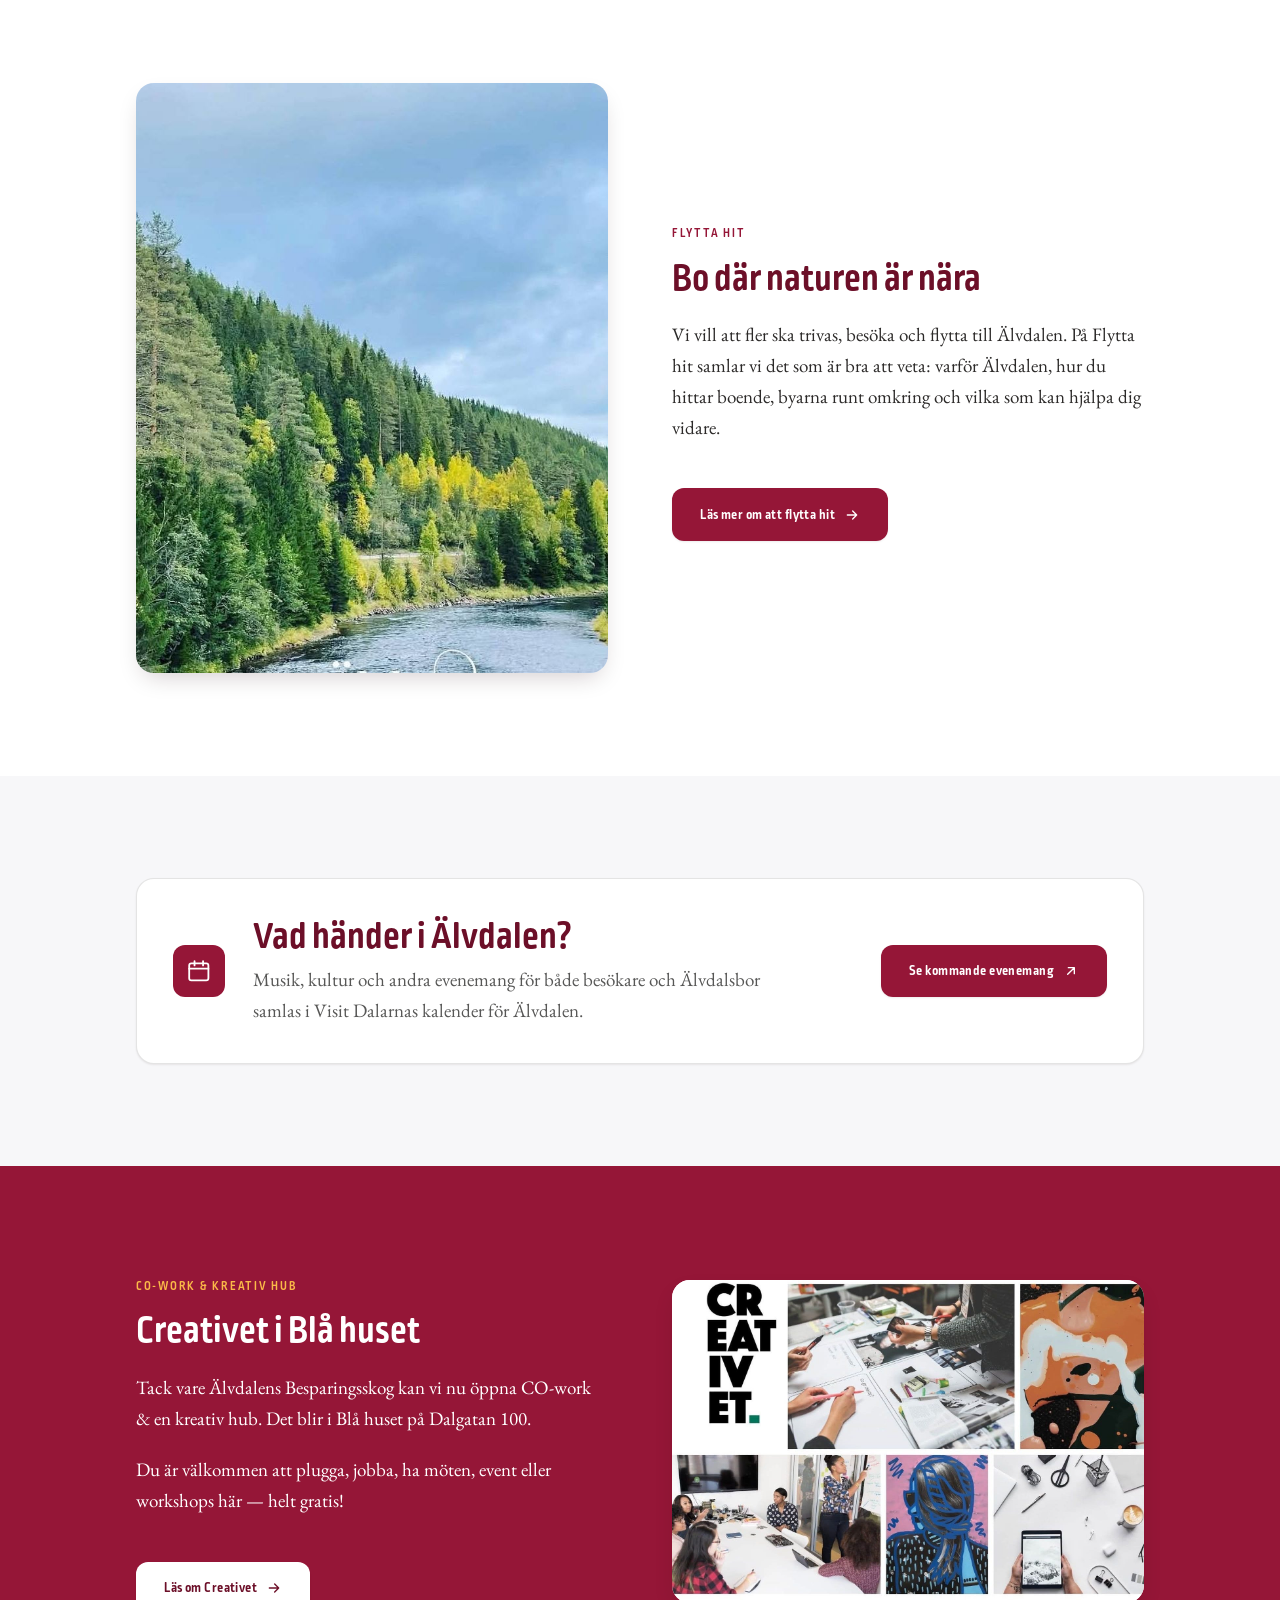
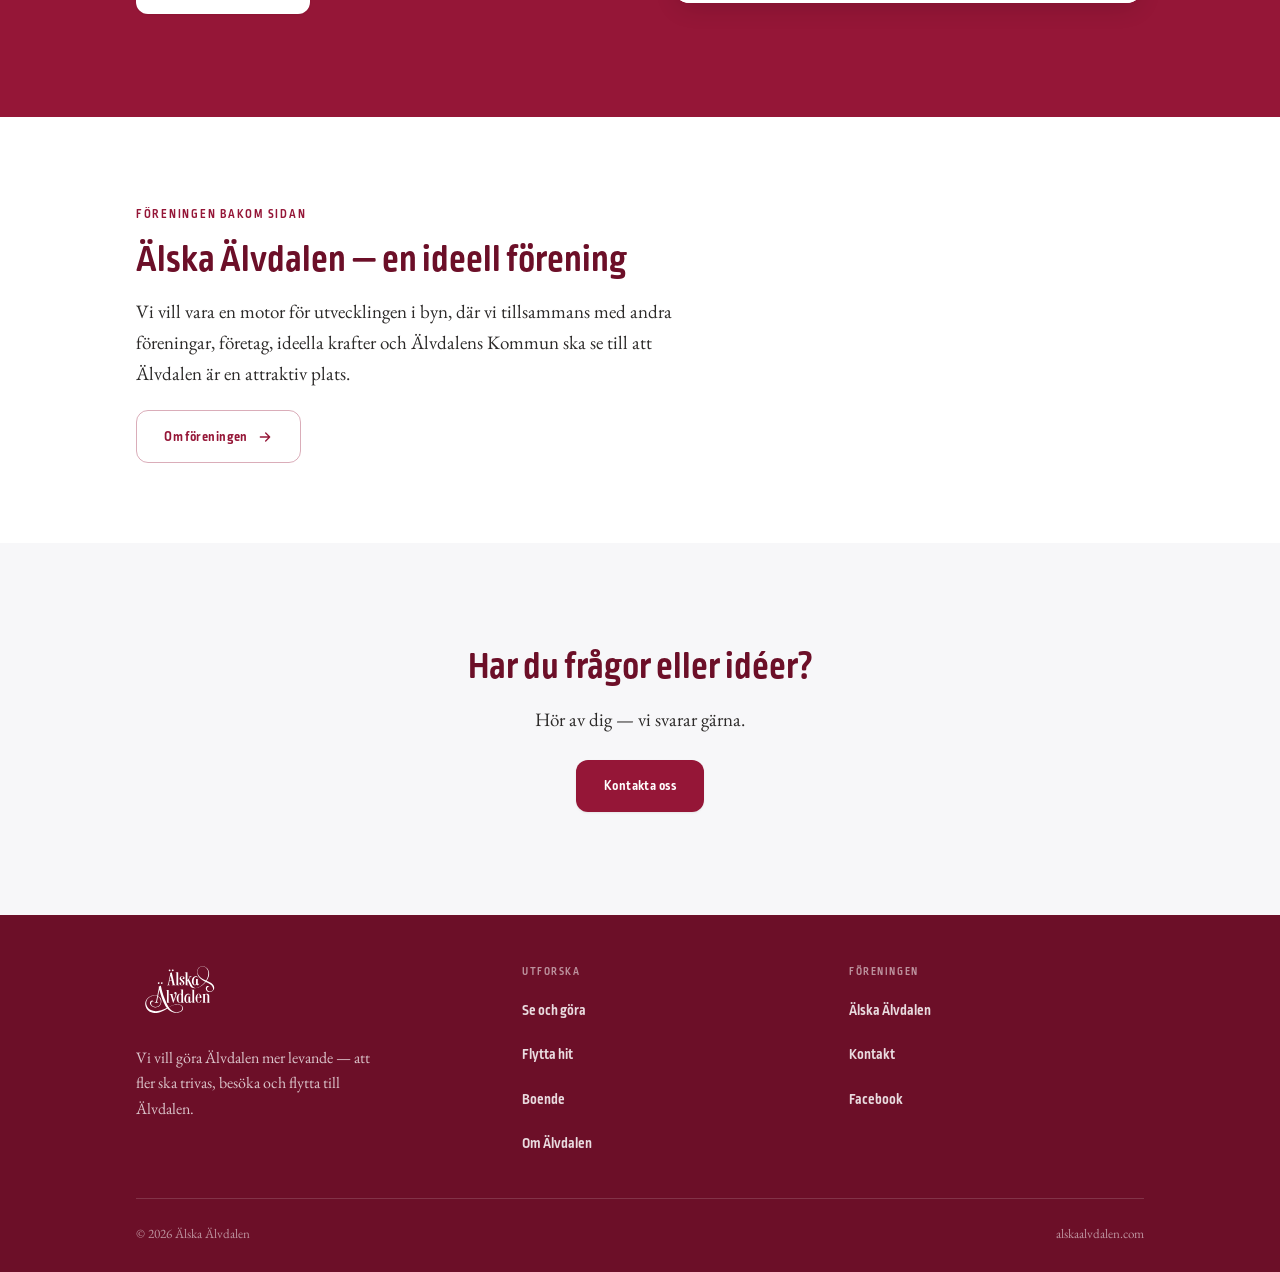
==== commit d8b23eca: "Ny version utifrån mötet 26 okt: målgruppsstruktur, mobil-först, utan video - Ny struktur: Hem, Se o" ====
--- a/index.html
+++ b/index.html
@@ -2,10 +2,11 @@
 <html lang="sv">
 <head>
   <meta charset="UTF-8">
-  <meta name="viewport" content="width=device-width, initial-scale=1">
-  <title>Älska Älvdalen — en ideell förening för Älvdalen</title>
-  <meta name="description" content="Älska Älvdalen är en ideell förening som vill göra Älvdalen mer levande och vara en motor för utvecklingen i byn, tillsammans med föreningar, företag och kommunen.">
+  <meta name="viewport" content="width=device-width, initial-scale=1, viewport-fit=cover">
+  <title>Älska Älvdalen — flytta, besök och trivs i Älvdalen</title>
+  <meta name="description" content="Älska Älvdalen vill göra Älvdalen mer levande, så att fler trivs, besöker och flyttar hit. Hitta naturen, evenemangen, boende och allt om att flytta till Älvdalen.">
   <link rel="canonical" href="https://alskaalvdalen.com/">
+  <script>document.documentElement.classList.add('js')</script>
 
   <link rel="icon" href="assets/img/favicon/favicon.ico" sizes="32x32">
   <link rel="icon" type="image/png" sizes="192x192" href="assets/img/favicon/icon-192.png">
@@ -15,16 +16,18 @@
 
   <meta property="og:type" content="website">
   <meta property="og:site_name" content="Älska Älvdalen">
-  <meta property="og:title" content="Älska Älvdalen — en ideell förening för Älvdalen">
-  <meta property="og:description" content="Nu föds Älska Älvdalen som en ideell förening. Vi vill göra Älvdalen mer levande och vara en motor för utvecklingen i byn.">
+  <meta property="og:title" content="Älska Älvdalen — flytta, besök och trivs i Älvdalen">
+  <meta property="og:description" content="Vi vill göra Älvdalen mer levande — att fler ska trivas, besöka och flytta till Älvdalen.">
   <meta property="og:image" content="https://alskaalvdalen.com/assets/img/og-image.jpg">
   <meta property="og:url" content="https://alskaalvdalen.com/">
   <meta property="og:locale" content="sv_SE">
   <meta name="twitter:card" content="summary_large_image">
-  <meta name="twitter:title" content="Älska Älvdalen — en ideell förening för Älvdalen">
-  <meta name="twitter:description" content="Nu föds Älska Älvdalen som en ideell förening. Vi vill göra Älvdalen mer levande och vara en motor för utvecklingen i byn.">
+  <meta name="twitter:title" content="Älska Älvdalen — flytta, besök och trivs i Älvdalen">
+  <meta name="twitter:description" content="Vi vill göra Älvdalen mer levande — att fler ska trivas, besöka och flytta till Älvdalen.">
   <meta name="twitter:image" content="https://alskaalvdalen.com/assets/img/og-image.jpg">
-
+  <script type="application/ld+json">
+  {"@context":"https://schema.org","@type":"Organization","name":"Älska Älvdalen","url":"https://alskaalvdalen.com/","logo":"https://alskaalvdalen.com/assets/img/favicon/icon-512.png","sameAs":["https://facebook.com/alskaalvdalen"],"address":{"@type":"PostalAddress","streetAddress":"Dalgatan 100","postalCode":"796 30","addressLocality":"Älvdalen","addressCountry":"SE"}}
+  </script>
   <link rel="stylesheet" href="assets/css/style.css">
 </head>
 <body>
@@ -32,124 +35,169 @@
 
   <header class="site-header">
     <div class="wrap site-header__inner">
-      <a class="wordmark" href="index.html">
-        <img src="assets/img/logo/alska-alvdalen-purpur.svg" alt="Älska Älvdalen">
+      <a class="wordmark" href="index.html" aria-label="Älska Älvdalen, startsidan">
+        <img src="assets/img/logo/alska-alvdalen-purpur.svg" alt="Älska Älvdalen" width="120" height="48">
       </a>
       <button class="nav-toggle" aria-expanded="false" aria-controls="primary-nav" aria-label="Öppna meny">
         <span class="nav-toggle__bar"></span>
         <span class="nav-toggle__bar"></span>
         <span class="nav-toggle__bar"></span>
       </button>
-      <nav class="nav" id="primary-nav" data-open="false">
-        <a href="index.html" aria-current="page">Hem</a>
-        <a href="om.html">Om Älska Älvdalen</a>
-        <a href="kontakt.html">Kontakt</a>
+      <nav class="nav" id="primary-nav" data-open="false" aria-label="Huvudmeny">
+        <a class="nav__link" href="se-och-gora.html">Se och göra</a>
+        <a class="nav__link" href="flytta-hit.html">Flytta hit</a>
+        <a class="nav__link" href="boende.html">Boende</a>
+        <a class="nav__link" href="om-alvdalen.html">Om Älvdalen</a>
+        <a class="nav__link" href="alska-alvdalen.html">Älska Älvdalen</a>
+        <div class="nav__cta"><a class="btn btn--primary" href="kontakt.html">Kontakt</a></div>
+        <p class="nav__meta">Vi vill göra Älvdalen mer levande</p>
       </nav>
     </div>
   </header>
 
   <main id="main">
-    <section class="hero hero--minimal">
-      <div class="hero__photo">
-        <video
-          class="hero__video"
-          autoplay
-          muted
-          loop
-          playsinline
-          poster="assets/img/red-style-aa.jpg"
-        >
-          <source src="assets/img/alska-alvdalen-video-landingpage.mp4" type="video/mp4">
-        </video>
-      </div>
-      <div class="wrap hero__inner--minimal">
-        <div>
-          <img class="hero__logo hero__logo--big" src="assets/img/logo/alska-alvdalen-vit.svg" alt="Älska Älvdalen">
-          <div class="hero__buttons">
-            <a class="btn btn--ghost-light" href="om.html">Om föreningen</a>
-            <a class="btn btn--ghost-light" href="kontakt.html">Kontakta oss</a>
+    <section class="hero">
+      <div class="hero__media">
+        <img src="assets/img/hero-sjo.jpg" alt="Höstfärgad skog speglar sig i en stilla sjö i Älvdalen." width="1400" height="740" fetchpriority="high">
+      </div>
+      <div class="wrap hero__inner">
+        <p class="eyebrow">Älska Älvdalen</p>
+        <h1>Vi vill göra Älvdalen mer levande</h1>
+        <p class="hero__lead">Att fler ska trivas, besöka och flytta till Älvdalen.</p>
+        <div class="btn-row">
+          <a class="btn btn--light" href="flytta-hit.html">Flytta hit <svg viewBox="0 0 24 24" fill="none" stroke="currentColor" stroke-width="2" stroke-linecap="round" stroke-linejoin="round" aria-hidden="true"><path d="M5 12h14M13 6l6 6-6 6"/></svg></a>
+          <a class="btn btn--ghost-light" href="se-och-gora.html">Se och göra</a>
+        </div>
+      </div>
+    </section>
+
+    <section class="section--tint" style="padding-bottom: clamp(3rem, 8vw, 6rem);">
+      <div class="wrap">
+        <div class="audience">
+          <a class="aud-card aud-card--purpur" href="flytta-hit.html">
+            <span class="aud-card__icon"><svg viewBox="0 0 24 24" fill="none" stroke="currentColor" stroke-width="1.7" stroke-linecap="round" stroke-linejoin="round" aria-hidden="true"><path d="M3 11l9-8 9 8M5 10v10h14V10M10 20v-6h4v6"/></svg></span>
+            <h3>Flytta hit</h3>
+            <p>Funderar du på att byta ort? Här samlar vi det du behöver veta om att leva i Älvdalen.</p>
+            <span class="aud-card__go">Utforska <svg viewBox="0 0 24 24" fill="none" stroke="currentColor" stroke-width="2" stroke-linecap="round" stroke-linejoin="round" aria-hidden="true"><path d="M5 12h14M13 6l6 6-6 6"/></svg></span>
+          </a>
+          <a class="aud-card aud-card--skog" href="se-och-gora.html">
+            <span class="aud-card__icon"><svg viewBox="0 0 24 24" fill="none" stroke="currentColor" stroke-width="1.7" stroke-linecap="round" stroke-linejoin="round" aria-hidden="true"><path d="M3 20l6-11 4 6 2-3 6 8H3Z"/></svg></span>
+            <h3>Se och göra</h3>
+            <p>Kommer du på besök? Hitta natur, kultur och evenemang — året runt.</p>
+            <span class="aud-card__go">Utforska <svg viewBox="0 0 24 24" fill="none" stroke="currentColor" stroke-width="2" stroke-linecap="round" stroke-linejoin="round" aria-hidden="true"><path d="M5 12h14M13 6l6 6-6 6"/></svg></span>
+          </a>
+          <a class="aud-card" href="boende.html">
+            <span class="aud-card__icon"><svg viewBox="0 0 24 24" fill="none" stroke="currentColor" stroke-width="1.7" stroke-linecap="round" stroke-linejoin="round" aria-hidden="true"><circle cx="8" cy="15" r="4"/><path d="M11 12l9-9M16 7l3 3"/></svg></span>
+            <h3>Boende</h3>
+            <p>Så hittar du ett hem i Älvdalen och byarna runt omkring.</p>
+            <span class="aud-card__go">Utforska <svg viewBox="0 0 24 24" fill="none" stroke="currentColor" stroke-width="2" stroke-linecap="round" stroke-linejoin="round" aria-hidden="true"><path d="M5 12h14M13 6l6 6-6 6"/></svg></span>
+          </a>
+        </div>
+
+        <div class="stack" style="margin-top: clamp(3rem, 8vw, 5rem);">
+          <div>
+            <div class="section-head">
+              <p class="eyebrow">Det här är Älvdalen</p>
+              <h2>Natur, kultur och ett eget språk</h2>
+            </div>
+            <div class="scroller">
+          <article class="fact reveal">
+            <span class="fact__tag">Språk</span>
+            <h3>Älvdalska</h3>
+            <p>Älvdalens egen dialekt, älvdalska, har rötter i fornnordiskan.</p>
+          </article>
+          <article class="fact reveal">
+            <span class="fact__tag">Hantverk</span>
+            <h3>Älvdalsporfyr</h3>
+            <p>Bergarten porfyr har format hantverkstraditionen i bygden.</p>
+          </article>
+          <article class="fact reveal">
+            <span class="fact__tag">Musik</span>
+            <h3>Hagströmsgitarrer</h3>
+            <p>På Porfyr- och Hagströmsmuseet kan du se Hagströms gitarrer.</p>
+          </article>
+          <article class="fact reveal">
+            <span class="fact__tag">Utsikt</span>
+            <h3>Hykjeberget</h3>
+            <p>Utsiktsplats i Älvdalen, känd för sin utsikt.</p>
+          </article>
+          <article class="fact reveal">
+            <span class="fact__tag">Landmärke</span>
+            <h3>Trängsletdammen</h3>
+            <p>Sveriges högsta damm ligger i Älvdalen.</p>
+          </article>
+          <article class="fact reveal">
+            <span class="fact__tag">Fjäll</span>
+            <h3>Idre &amp; Fulufjället</h3>
+            <p>Idre, Särna-Fulufjället och Grövelsjön ligger i Älvdalens kommun.</p>
+          </article>
+            </div>
+            <a class="btn btn--outline" href="om-alvdalen.html">Mer om Älvdalen <svg viewBox="0 0 24 24" fill="none" stroke="currentColor" stroke-width="2" stroke-linecap="round" stroke-linejoin="round" aria-hidden="true"><path d="M5 12h14M13 6l6 6-6 6"/></svg></a>
           </div>
         </div>
       </div>
-      <a class="hero__scroll-cue" href="#statement" aria-label="Scrolla ner">
-        <svg viewBox="0 0 24 24" fill="none" stroke="currentColor" stroke-width="2" stroke-linecap="round" stroke-linejoin="round"><path d="M6 9l6 6 6-6"/></svg>
-      </a>
-    </section>
-
-    <section id="statement" class="section section--ljus">
-      <div class="wrap">
-        <p class="eyebrow" style="text-align:center; display:block;">Älska Älvdalen</p>
-        <h1 class="statement statement--center reveal">Nu föds Älska Älvdalen som en ideell förening.</h1>
-      </div>
-    </section>
-
-    <svg class="river-divider" viewBox="0 0 1200 80" preserveAspectRatio="none" aria-hidden="true">
-      <path d="M0 40 C 200 0, 300 80, 500 40 S 800 0, 1000 40 S 1150 70, 1200 40" stroke="#951637" opacity="0.2"/>
-    </svg>
+    </section>
+
+    <section class="section section--ljus">
+      <div class="wrap split">
+        <div class="split__media reveal">
+          <img src="assets/img/foto-alv.jpg" alt="Älven slingrar sig genom skogen i Älvdalen." loading="lazy" width="800" height="1000">
+        </div>
+        <div class="reveal">
+          <p class="eyebrow">Flytta hit</p>
+          <h2>Bo där naturen är nära</h2>
+          <p>Vi vill att fler ska trivas, besöka och flytta till Älvdalen. På Flytta hit samlar vi det som är bra att veta: varför Älvdalen, hur du hittar boende, byarna runt omkring och vilka som kan hjälpa dig vidare.</p>
+          <a class="btn btn--primary" href="flytta-hit.html">Läs mer om att flytta hit <svg viewBox="0 0 24 24" fill="none" stroke="currentColor" stroke-width="2" stroke-linecap="round" stroke-linejoin="round" aria-hidden="true"><path d="M5 12h14M13 6l6 6-6 6"/></svg></a>
+        </div>
+      </div>
+    </section>
 
     <section class="section section--tint">
       <div class="wrap">
-        <div class="section-head section-head--center">
-          <p class="eyebrow">Vår vision</p>
-        </div>
-        <div class="vision-grid">
-          <div class="vision-item reveal">
-            <span class="vision-item__mark" aria-hidden="true">”</span>
-            <p>Vi vill göra Älvdalen mer levande — att fler ska trivas, besöka och flytta till Älvdalen.</p>
+        <div class="event-cta reveal" id="kalender">
+          <span class="event-cta__icon"><svg viewBox="0 0 24 24" fill="none" stroke="currentColor" stroke-width="1.7" stroke-linecap="round" stroke-linejoin="round" aria-hidden="true"><rect x="3" y="5" width="18" height="16" rx="2"/><path d="M3 10h18M8 3v4M16 3v4"/></svg></span>
+          <div>
+            <h2>Vad händer i Älvdalen?</h2>
+            <p>Musik, kultur och andra evenemang för både besökare och Älvdalsbor samlas i Visit Dalarnas kalender för Älvdalen.</p>
           </div>
-          <div class="vision-item reveal">
-            <span class="vision-item__mark" aria-hidden="true">”</span>
-            <p>Vi vill vara en motor för utvecklingen i byn, där vi tillsammans med andra föreningar, företag, ideella krafter och Älvdalens Kommun ska se till att Älvdalen är en attraktiv plats.</p>
-          </div>
+          <a class="btn btn--primary" href="https://www.visitdalarna.se/alvdalen/evenemang" target="_blank" rel="noopener">Se kommande evenemang <svg viewBox="0 0 24 24" fill="none" stroke="currentColor" stroke-width="2" stroke-linecap="round" stroke-linejoin="round" aria-hidden="true"><path d="M7 17L17 7M8 7h9v9"/></svg></a>
         </div>
       </div>
     </section>
 
     <section class="section section--purpur">
-      <div class="wrap">
-        <div class="section-head">
-          <p class="eyebrow">Det här gör vi</p>
-          <h2>Tre sätt vi bygger ett mer levande Älvdalen på</h2>
-        </div>
-        <div class="feature-grid">
-          <a class="feature-card reveal" href="om.html#iderad">
-            <span class="feature-card__icon">
-              <svg viewBox="0 0 24 24" fill="none" stroke="currentColor" stroke-width="1.6" stroke-linecap="round" stroke-linejoin="round"><path d="M9 18h6M10 21h4M12 3a6 6 0 0 0-3.5 10.9c.6.44 1 .96 1.1 1.6h4.8c.1-.64.5-1.16 1.1-1.6A6 6 0 0 0 12 3Z"/></svg>
-            </span>
-            <h3>Idéråd</h3>
-            <p>Vi kommer att skapa ett idéråd, där vi ses en gång per år för att prata om vilka projekt och idéer vi vill driva kommande år.</p>
-            <span class="feature-card__link">Läs mer
-              <svg viewBox="0 0 24 24" fill="none" stroke="currentColor" stroke-width="2" stroke-linecap="round" stroke-linejoin="round"><path d="M5 12h14M13 6l6 6-6 6"/></svg>
-            </span>
-          </a>
-          <a class="feature-card reveal" href="om.html#magasin">
-            <span class="feature-card__icon">
-              <svg viewBox="0 0 24 24" fill="none" stroke="currentColor" stroke-width="1.6" stroke-linecap="round" stroke-linejoin="round"><path d="M3 5c2.5-1 5.5-1 9 1 3.5-2 6.5-2 9-1v14c-2.5-1-5.5-1-9 1-3.5-2-6.5-2-9-1V5Z"/><path d="M12 6v14"/></svg>
-            </span>
-            <h3>Vinter &amp; sommarmagasin</h3>
-            <p>Till vintern lanserar vi vårt första magasin — en uppföljare till tidigare Happy Älvdalen.</p>
-            <span class="feature-card__link">Läs mer
-              <svg viewBox="0 0 24 24" fill="none" stroke="currentColor" stroke-width="2" stroke-linecap="round" stroke-linejoin="round"><path d="M5 12h14M13 6l6 6-6 6"/></svg>
-            </span>
-          </a>
-          <a class="feature-card reveal" href="om.html#creativet">
-            <span class="feature-card__icon">
-              <svg viewBox="0 0 24 24" fill="none" stroke="currentColor" stroke-width="1.6" stroke-linecap="round" stroke-linejoin="round"><rect x="3" y="4" width="18" height="12" rx="2"/><path d="M8 20h8M12 16v4"/></svg>
-            </span>
-            <h3>Creativet</h3>
-            <p>Tack vare Älvdalens Besparingsskog kan vi nu öppna CO-work &amp; en kreativ hub i Blå huset på Dalgatan 100.</p>
-            <span class="feature-card__link">Läs mer
-              <svg viewBox="0 0 24 24" fill="none" stroke="currentColor" stroke-width="2" stroke-linecap="round" stroke-linejoin="round"><path d="M5 12h14M13 6l6 6-6 6"/></svg>
-            </span>
-          </a>
-        </div>
-      </div>
-    </section>
-
-    <section class="section section--ljus">
-      <div class="wrap" style="max-width: 36rem; text-align:center;">
-        <p class="eyebrow">Kontakt</p>
-        <a class="btn btn--primary" href="kontakt.html">Kontakta oss</a>
+      <div class="wrap split">
+        <div class="reveal">
+          <p class="eyebrow">Co-work &amp; kreativ hub</p>
+          <h2>Creativet i Blå huset</h2>
+          <p>Tack vare Älvdalens Besparingsskog kan vi nu öppna CO-work &amp; en kreativ hub. Det blir i Blå huset på Dalgatan 100.</p>
+          <p>Du är välkommen att plugga, jobba, ha möten, event eller workshops här — helt gratis!</p>
+          <a class="btn btn--light" href="alska-alvdalen.html#creativet">Läs om Creativet <svg viewBox="0 0 24 24" fill="none" stroke="currentColor" stroke-width="2" stroke-linecap="round" stroke-linejoin="round" aria-hidden="true"><path d="M5 12h14M13 6l6 6-6 6"/></svg></a>
+        </div>
+        <div class="split__media split__media--contain reveal">
+          <img src="assets/img/om-creativet-collage.jpg" alt="Creativet — kreativ hub och co-work i Blå huset, Älvdalen." loading="lazy" width="1440" height="985">
+        </div>
+      </div>
+    </section>
+
+    <section class="section--tight section--ljus" style="padding-block: clamp(3rem, 7vw, 5rem);">
+      <div class="wrap">
+        <div class="section-head" style="margin-bottom:0;">
+          <p class="eyebrow">Föreningen bakom sidan</p>
+          <h2>Älska Älvdalen — en ideell förening</h2>
+          <p>Vi vill vara en motor för utvecklingen i byn, där vi tillsammans med andra föreningar, företag, ideella krafter och Älvdalens Kommun ska se till att Älvdalen är en attraktiv plats.</p>
+          <p style="margin-top:1.25rem;"><a class="btn btn--outline" href="alska-alvdalen.html">Om föreningen <svg viewBox="0 0 24 24" fill="none" stroke="currentColor" stroke-width="2" stroke-linecap="round" stroke-linejoin="round" aria-hidden="true"><path d="M5 12h14M13 6l6 6-6 6"/></svg></a></p>
+        </div>
+      </div>
+    </section>
+
+    <section class="section section--tint">
+      <div class="wrap">
+        <div class="section-head section-head--center" style="margin-bottom:0;">
+          <h2>Har du frågor eller idéer?</h2>
+          <p>Hör av dig — vi svarar gärna.</p>
+          <p style="margin-top:1.5rem;"><a class="btn btn--primary" href="kontakt.html">Kontakta oss</a></p>
+        </div>
       </div>
     </section>
   </main>
@@ -157,14 +205,24 @@
   <footer class="site-footer">
     <div class="wrap">
       <div class="footer-grid">
-        <a class="wordmark" href="index.html">
-          <img src="assets/img/logo/alska-alvdalen-vit.svg" alt="Älska Älvdalen">
-        </a>
-        <nav class="footer-nav" aria-label="Sidfot">
-          <a href="index.html">Hem</a>
-          <a href="om.html">Om Älska Älvdalen</a>
+        <div>
+          <a class="wordmark" href="index.html" aria-label="Älska Älvdalen, startsidan">
+            <img src="assets/img/logo/alska-alvdalen-vit.svg" alt="Älska Älvdalen" width="120" height="48">
+          </a>
+          <p class="footer-tag">Vi vill göra Älvdalen mer levande — att fler ska trivas, besöka och flytta till Älvdalen.</p>
+        </div>
+        <nav class="footer-nav" aria-label="Utforska">
+          <span class="footer-nav__label">Utforska</span>
+          <a href="se-och-gora.html">Se och göra</a>
+          <a href="flytta-hit.html">Flytta hit</a>
+          <a href="boende.html">Boende</a>
+          <a href="om-alvdalen.html">Om Älvdalen</a>
+        </nav>
+        <nav class="footer-nav" aria-label="Föreningen">
+          <span class="footer-nav__label">Föreningen</span>
+          <a href="alska-alvdalen.html">Älska Älvdalen</a>
           <a href="kontakt.html">Kontakt</a>
-          <a href="https://facebook.com/alskaalvdalen">Facebook</a>
+          <a href="https://facebook.com/alskaalvdalen" target="_blank" rel="noopener">Facebook</a>
         </nav>
       </div>
       <div class="footer-bottom">
--- a/assets/css/style.css
+++ b/assets/css/style.css
@@ -1,5 +1,5 @@
 /* ==========================================================================
-   Älska Älvdalen — stylesheet
+   Älska Älvdalen — stylesheet (mobil-först)
    Byggd efter Grafisk manual 2015. Färgvärden är de officiella ur manualens
    avsnitt 3.1 (CMYK/RGB/Pantone), extraherade exakt:
      Purpur     CMYK 27/100/62/28  RGB 149/22/55   Pantone 1955 C
@@ -7,12 +7,13 @@
      Solgul     CMYK 0/32/78/0     RGB 250/185/72  Pantone 136 C
      Mörkgrå    CMYK 0/0/0/80      RGB 87/87/86
      Ljusgrå    CMYK 4/3/2/0       RGB 247/247/249
-   ========================================================================== */
+   Stilarna skrivs för liten skärm först; större skärmar läggs på med
+   min-width. ========================================================================== */
 
 /* -- Typsnitt --------------------------------------------------------------- */
-/* Ropa Soft Pro är nu på plats (riktiga fontfiler). Garamond Premier Pro
-   saknas fortfarande för brödtexten — EB Garamond från Google Fonts fyller
-   in tills dess. Se assets/fonts/README.md. */
+/* Ropa Soft Pro är på plats (riktiga fontfiler). Garamond Premier Pro saknas
+   fortfarande för brödtexten — EB Garamond från Google Fonts fyller in tills
+   dess. Se assets/fonts/README.md. */
 @import url('https://fonts.googleapis.com/css2?family=EB+Garamond:ital,wght@0,400;0,500;0,600;1,400&display=swap');
 
 @font-face {
@@ -43,48 +44,49 @@
   --purpur-dark: #6c0f28;
   --purpur-deep: #240710;
   --skogsgron: #42642E;
+  --skogsgron-dark: #2f4a20;
   --solgul: #FAB948;
   --morkgra: #575756;
   --ljusgra: #F7F7F9;
   --vit: #FFFFFF;
   --text: #2c2a29;
-
-  /* Typsnitt. Rubriker kör nu på riktiga Ropa Soft Pro. Brödtext väntar
-     fortfarande på Garamond Premier Pro — EB Garamond är stand-in. */
+  --linje: rgba(87, 87, 86, 0.16);
+
   --font-heading: 'Ropa Soft Pro', system-ui, sans-serif;
   --font-body: 'EB Garamond', 'Garamond Premier Pro', Georgia, serif;
 
-  /* Typografisk skala */
-  --step-0: clamp(1rem, 0.95rem + 0.25vw, 1.125rem);
+  /* Typografisk skala (fluid) */
+  --step-0: clamp(1.0625rem, 1rem + 0.3vw, 1.1875rem);
   --step-1: clamp(1.25rem, 1.15rem + 0.5vw, 1.5rem);
-  --step-2: clamp(1.75rem, 1.5rem + 1.2vw, 2.5rem);
-  --step-3: clamp(2.5rem, 2rem + 2.2vw, 4rem);
-  --step-4: clamp(2.75rem, 2.1rem + 3.4vw, 5rem);
-
-  --content-width: 68rem;
-  --gutter: clamp(1.25rem, 4vw, 3.5rem);
-
-  /* Formspråk: radier, skuggor, rörelse — det här är vad som gör ytorna
-     konsekventa i stället för att varje knapp/kort uppfinner sitt eget. */
+  --step-2: clamp(1.7rem, 1.45rem + 1.2vw, 2.5rem);
+  --step-3: clamp(2.1rem, 1.7rem + 2vw, 3.6rem);
+  --step-4: clamp(2.5rem, 2rem + 3vw, 4.75rem);
+
+  --content-width: 70rem;
+  --gutter: clamp(1.25rem, 5vw, 3.5rem);
+  --header-h: 64px;
+
+  /* Formspråk */
   --radius-sm: 8px;
   --radius-md: 12px;
   --radius-lg: 18px;
   --shadow-sm: 0 1px 2px rgba(36, 7, 16, 0.08);
   --shadow-md: 0 10px 24px -8px rgba(36, 7, 16, 0.22);
-  --shadow-lg: 0 24px 48px -16px rgba(36, 7, 16, 0.28);
+  --shadow-lg: 0 24px 48px -16px rgba(36, 7, 16, 0.3);
   --ease: cubic-bezier(0.22, 0.8, 0.28, 1);
 }
 
 /* -- Reset ----------------------------------------------------------------- */
 *, *::before, *::after { box-sizing: border-box; }
-html { scroll-behavior: smooth; }
+html { scroll-behavior: smooth; scroll-padding-top: calc(var(--header-h) + 1rem); -webkit-text-size-adjust: 100%; }
+html.nav-open { overflow: hidden; }
 body {
   margin: 0;
   background: var(--ljusgra);
   color: var(--text);
   font-family: var(--font-body);
   font-size: var(--step-0);
-  line-height: 1.65;
+  line-height: 1.62;
   -webkit-font-smoothing: antialiased;
 }
 img { max-width: 100%; display: block; }
@@ -97,9 +99,10 @@
   color: var(--purpur-dark);
   text-wrap: balance;
 }
+h2 { font-size: var(--step-2); }
+h3 { font-size: var(--step-1); }
 p { max-width: 62ch; margin: 0 0 1.1em; }
 p:last-child { margin-bottom: 0; }
-.u-measure-wide p { max-width: 74ch; }
 ::selection { background: var(--solgul); color: var(--purpur-deep); }
 
 @media (prefers-reduced-motion: reduce) {
@@ -113,28 +116,21 @@
   border-radius: 2px;
 }
 
-/* -- Layout helpers ---------------------------------------------------------- */
+/* -- Layout ----------------------------------------------------------------- */
 .wrap {
   max-width: var(--content-width);
   margin-inline: auto;
   padding-inline: var(--gutter);
 }
-.section { padding-block: clamp(3.5rem, 8vw, 7rem); }
-.section--tight { padding-block: clamp(2.5rem, 5vw, 4rem); }
+.section { padding-block: clamp(3rem, 8vw, 6.5rem); }
+.section--tight { padding-block: clamp(2rem, 5vw, 3.5rem); }
 .section--purpur { background: var(--purpur); color: var(--vit); }
 .section--purpur h2, .section--purpur h3 { color: var(--vit); }
+.section--skog { background: var(--skogsgron); color: var(--vit); }
+.section--skog h2, .section--skog h3 { color: var(--vit); }
 .section--tint { background: var(--ljusgra); }
 .section--ljus { background: var(--vit); }
 
-.river-divider {
-  display: block;
-  width: 100%;
-  height: clamp(32px, 6vw, 72px);
-}
-.river-divider path { fill: none; stroke-width: 2; }
-
-/* -- Eyebrow / kicker --------------------------------------------------------
-   Återanvänds i stället för att varje sida hårdkodar egna inline-stilar. */
 .eyebrow {
   display: inline-block;
   font-family: var(--font-heading);
@@ -143,313 +139,530 @@
   letter-spacing: 0.14em;
   text-transform: uppercase;
   color: var(--purpur);
-  margin: 0 0 1rem;
-}
-.section--purpur .eyebrow,
-.section--photobg .eyebrow { color: var(--solgul); }
-
-.section-head {
-  max-width: 40rem;
-  margin-bottom: clamp(2rem, 5vw, 3.25rem);
-}
+  margin: 0 0 0.85rem;
+}
+.section--purpur .eyebrow, .section--skog .eyebrow,
+.hero .eyebrow, .page-hero .eyebrow, .section--photobg .eyebrow { color: var(--solgul); }
+
+.section-head { max-width: 40rem; margin-bottom: clamp(1.75rem, 5vw, 3rem); }
 .section-head--center { margin-inline: auto; text-align: center; }
-.section-head h2 { margin-bottom: 0; }
-
-/* -- Header / navigation ------------------------------------------------- */
+.section-head--center p { margin-inline: auto; }
+.section-head h2 { margin-bottom: 0.4em; }
+.section-head p:last-child { color: var(--morkgra); }
+.section--purpur .section-head p:last-child,
+.section--skog .section-head p:last-child { color: rgba(255,255,255,0.85); }
+
+.lead { font-size: var(--step-1); line-height: 1.45; }
+
+/* -- Header / navigation (mobil: helskärmsmeny under headern) ---------------- */
 .site-header {
   position: sticky;
   top: 0;
-  z-index: 40;
-  background: rgba(247, 247, 249, 0.86);
+  z-index: 50;
+  border-bottom: 1px solid var(--linje);
+}
+/* Bakgrund + blur ligger på ett pseudoelement: backdrop-filter direkt på
+   headern skulle göra den till containing block för den fasta mobilmenyn. */
+.site-header::before {
+  content: "";
+  position: absolute;
+  inset: 0;
+  z-index: -1;
+  background: rgba(247, 247, 249, 0.92);
   backdrop-filter: blur(10px) saturate(1.4);
   -webkit-backdrop-filter: blur(10px) saturate(1.4);
-  border-bottom: 1px solid rgba(87, 87, 86, 0.1);
 }
 .site-header__inner {
   display: flex;
   align-items: center;
   justify-content: space-between;
-  padding-block: 0.65rem;
+  height: var(--header-h);
 }
 .wordmark { display: inline-flex; }
-.wordmark img { height: clamp(36px, 5.5vw, 48px); width: auto; }
-
-.nav {
-  display: flex;
-  align-items: center;
-  gap: clamp(1.25rem, 3vw, 2.5rem);
-}
-.nav a {
-  position: relative;
-  font-family: var(--font-heading);
-  font-weight: 600;
-  font-size: 0.78rem;
-  letter-spacing: 0.09em;
-  text-transform: uppercase;
-  text-decoration: none;
-  color: var(--text);
-  padding-block: 0.4rem;
-}
-.nav a::after {
-  content: "";
-  position: absolute;
-  left: 0;
-  right: 100%;
-  bottom: 0;
-  height: 2px;
-  background: var(--purpur);
-  transition: right 0.25s var(--ease);
-}
-.nav a:hover,
-.nav a:focus-visible,
-.nav a[aria-current="page"] { color: var(--purpur); }
-.nav a:hover::after,
-.nav a:focus-visible::after,
-.nav a[aria-current="page"]::after { right: 0; }
+.wordmark img { height: 40px; width: auto; }
 
 .nav-toggle {
-  display: none;
+  display: inline-flex;
   flex-direction: column;
   justify-content: center;
   align-items: center;
   gap: 5px;
-  width: 42px;
-  height: 42px;
+  width: 46px;
+  height: 46px;
+  margin-right: -10px;
   background: none;
   border: none;
   border-radius: var(--radius-sm);
   padding: 0;
   cursor: pointer;
-  transition: background-color 0.15s ease;
-}
-.nav-toggle:hover { background: rgba(149, 22, 55, 0.07); }
+  -webkit-tap-highlight-color: transparent;
+}
+.nav-toggle:active { background: rgba(149, 22, 55, 0.08); }
 .nav-toggle__bar {
   display: block;
-  width: 20px;
+  width: 22px;
   height: 2px;
   background: var(--purpur-dark);
   border-radius: 2px;
-  transition: transform 0.25s var(--ease), opacity 0.2s ease;
-}
-.nav-toggle[aria-expanded="true"] .nav-toggle__bar:nth-child(1) {
-  transform: translateY(7px) rotate(45deg);
-}
+  transition: transform 0.28s var(--ease), opacity 0.2s ease;
+}
+.nav-toggle[aria-expanded="true"] .nav-toggle__bar:nth-child(1) { transform: translateY(7px) rotate(45deg); }
 .nav-toggle[aria-expanded="true"] .nav-toggle__bar:nth-child(2) { opacity: 0; }
-.nav-toggle[aria-expanded="true"] .nav-toggle__bar:nth-child(3) {
-  transform: translateY(-7px) rotate(-45deg);
-}
-
-@media (max-width: 640px) {
-  .nav-toggle { display: inline-flex; }
-  .nav {
-    position: absolute;
-    inset-inline: 0;
-    top: 100%;
-    flex-direction: column;
-    align-items: stretch;
-    gap: 0;
-    background: var(--vit);
-    padding: 0.5rem var(--gutter) 1.5rem;
-    border-bottom: 1px solid rgba(87,87,86,0.12);
-    box-shadow: var(--shadow-md);
-    display: none;
-  }
-  .nav[data-open="true"] {
-    display: flex;
-    animation: nav-drop 0.2s var(--ease);
-  }
-  .nav a {
-    padding-block: 0.8rem;
-    border-bottom: 1px solid rgba(87,87,86,0.08);
-  }
-  .nav a::after { display: none; }
-  .nav a:last-child { border-bottom: none; }
-}
-
-@keyframes nav-drop {
-  from { opacity: 0; transform: translateY(-6px); }
-  to { opacity: 1; transform: translateY(0); }
-}
-
-/* -- Hero: video + stor logga + knappar -------------------------------------- */
-.hero {
-  position: relative;
-  overflow: hidden;
-  background: linear-gradient(155deg, var(--purpur) 0%, var(--purpur-dark) 55%, var(--purpur-deep) 100%);
-  color: var(--vit);
-}
-.hero__photo {
-  position: absolute;
-  inset: 0;
-  z-index: 0;
-}
-.hero__photo::after {
-  content: "";
-  position: absolute;
-  inset: 0;
-  background: linear-gradient(155deg, rgba(149,22,55,0.45) 0%, rgba(108,15,40,0.52) 55%, rgba(50,8,21,0.62) 100%);
-}
-.hero--minimal {
-  min-height: min(92vh, 780px);
+.nav-toggle[aria-expanded="true"] .nav-toggle__bar:nth-child(3) { transform: translateY(-7px) rotate(-45deg); }
+
+.nav {
+  position: fixed;
+  inset: var(--header-h) 0 0 0;
+  background: var(--vit);
   display: flex;
-  align-items: stretch;
-  justify-content: center;
-}
-.hero__video {
-  width: 100%;
-  height: 100%;
-  object-fit: cover;
-  object-position: center;
-}
-.hero__inner--minimal {
+  flex-direction: column;
+  padding: 1rem var(--gutter) calc(1.5rem + env(safe-area-inset-bottom));
+  overflow-y: auto;
+  visibility: hidden;
+  opacity: 0;
+  transform: translateY(-8px);
+  transition: opacity 0.22s var(--ease), transform 0.22s var(--ease), visibility 0s linear 0.22s;
+}
+.nav[data-open="true"] {
+  visibility: visible;
+  opacity: 1;
+  transform: none;
+  transition-delay: 0s;
+}
+.nav__link {
   display: flex;
   align-items: center;
-  justify-content: flex-start;
-  width: 100%;
-  min-height: min(92vh, 780px);
-  padding-block: clamp(3rem, 8vw, 5rem);
-  position: relative;
-  z-index: 1;
-}
-.hero__logo--big {
-  max-width: min(440px, 72%);
-  margin-bottom: 1.85rem;
-  filter: drop-shadow(0 8px 22px rgba(0,0,0,0.4));
-}
-.hero__buttons {
-  display: flex;
-  gap: 0.85rem;
-  flex-wrap: wrap;
-}
-.hero__scroll-cue {
-  position: absolute;
-  left: 50%;
-  bottom: clamp(1.25rem, 3vw, 2.25rem);
-  transform: translateX(-50%);
-  z-index: 1;
-  width: 30px;
-  height: 30px;
-  display: grid;
-  place-items: center;
-  color: rgba(255,255,255,0.75);
-  animation: scroll-cue-bounce 2.2s ease-in-out infinite;
-}
-.hero__scroll-cue svg { width: 18px; height: 18px; }
-@keyframes scroll-cue-bounce {
-  0%, 100% { transform: translateX(-50%) translateY(0); }
-  50% { transform: translateX(-50%) translateY(6px); }
-}
-
-/* -- Buttons ------------------------------------------------------------------
-   Ett litet system i stället för enstaka ad hoc-klasser: bas + varianter,
-   med riktiga hover/active-lägen (lyft + skugga) istället för att bara byta
-   bakgrundsfärg. */
+  justify-content: space-between;
+  font-family: var(--font-heading);
+  font-weight: 700;
+  font-size: 1.4rem;
+  color: var(--purpur-dark);
+  text-decoration: none;
+  padding: 1.05rem 0;
+  border-bottom: 1px solid var(--linje);
+  min-height: 56px;
+}
+.nav__link::after {
+  content: "";
+  width: 10px;
+  height: 10px;
+  border-top: 2px solid rgba(149, 22, 55, 0.45);
+  border-right: 2px solid rgba(149, 22, 55, 0.45);
+  transform: rotate(45deg);
+  flex: none;
+}
+.nav__link[aria-current="page"] { color: var(--purpur); }
+.nav__cta { margin-top: auto; padding-top: 1.75rem; }
+.nav__cta .btn { width: 100%; }
+.nav__meta {
+  margin-top: 1.25rem;
+  font-size: 0.9rem;
+  color: var(--morkgra);
+  text-align: center;
+}
+
+@media (min-width: 62rem) {
+  :root { --header-h: 72px; }
+  .wordmark img { height: 46px; }
+  .nav-toggle { display: none; }
+  .nav {
+    position: static;
+    inset: auto;
+    flex-direction: row;
+    align-items: center;
+    gap: clamp(1.1rem, 2.2vw, 2rem);
+    background: none;
+    padding: 0;
+    overflow: visible;
+    visibility: visible;
+    opacity: 1;
+    transform: none;
+  }
+  .nav__link {
+    position: relative;
+    font-weight: 600;
+    font-size: 0.78rem;
+    letter-spacing: 0.09em;
+    text-transform: uppercase;
+    color: var(--text);
+    padding: 0.4rem 0;
+    border-bottom: none;
+    min-height: 0;
+  }
+  .nav__link::after {
+    content: "";
+    position: absolute;
+    left: 0; right: 100%; bottom: 0;
+    width: auto; height: 2px;
+    border: none;
+    background: var(--purpur);
+    transform: none;
+    transition: right 0.25s var(--ease);
+  }
+  .nav__link:hover, .nav__link:focus-visible, .nav__link[aria-current="page"] { color: var(--purpur); }
+  .nav__link:hover::after, .nav__link:focus-visible::after, .nav__link[aria-current="page"]::after { right: 0; }
+  .nav__cta { margin: 0 0 0 0.5rem; padding: 0; }
+  .nav__cta .btn { width: auto; padding: 0.7rem 1.3rem; font-size: 0.8rem; }
+  .nav__meta { display: none; }
+}
+
+/* -- Knappar -------------------------------------------------------------------
+   Bas + varianter, med riktiga hover/active-lägen. Minst 48 px höga på mobil. */
 .btn {
   position: relative;
   display: inline-flex;
   align-items: center;
   justify-content: center;
-  gap: 0.5rem;
+  gap: 0.55rem;
   font-family: var(--font-heading);
   font-weight: 600;
-  font-size: 0.85rem;
+  font-size: 0.9rem;
   letter-spacing: 0.03em;
-  white-space: nowrap;
-  padding: 0.95rem 1.8rem;
+  min-height: 50px;
+  padding: 0.85rem 1.7rem;
   border-radius: var(--radius-md);
   text-decoration: none;
   border: 1.5px solid transparent;
   cursor: pointer;
+  -webkit-tap-highlight-color: transparent;
   transition: transform 0.2s var(--ease), box-shadow 0.2s var(--ease),
     background-color 0.2s var(--ease), border-color 0.2s var(--ease), color 0.2s var(--ease);
 }
+.btn svg { width: 1rem; height: 1rem; flex: none; transition: transform 0.2s var(--ease); }
+.btn:hover svg { transform: translateX(3px); }
 .btn:active { transform: translateY(0) scale(0.98); }
 
-.btn--primary {
+.btn--primary { background: var(--purpur); color: var(--vit); box-shadow: var(--shadow-sm); }
+.btn--primary:hover { background: var(--purpur-dark); transform: translateY(-2px); box-shadow: var(--shadow-md); }
+
+.btn--light { background: var(--vit); color: var(--purpur-dark); box-shadow: var(--shadow-sm); }
+.btn--light:hover { background: var(--ljusgra); transform: translateY(-2px); box-shadow: var(--shadow-md); }
+
+.btn--accent { background: var(--solgul); color: var(--purpur-dark); box-shadow: var(--shadow-sm); }
+.btn--accent:hover { background: #ffc568; transform: translateY(-2px); box-shadow: 0 10px 24px -8px rgba(144, 93, 11, 0.35); }
+
+.btn--ghost-light {
+  background: rgba(255,255,255,0.08);
+  color: var(--vit);
+  border-color: rgba(255,255,255,0.6);
+  backdrop-filter: blur(3px);
+}
+.btn--ghost-light:hover { background: rgba(255,255,255,0.18); border-color: var(--vit); transform: translateY(-2px); }
+
+.btn--outline { background: transparent; color: var(--purpur); border-color: rgba(149, 22, 55, 0.35); }
+.btn--outline:hover { border-color: var(--purpur); background: rgba(149, 22, 55, 0.05); transform: translateY(-2px); }
+
+.btn-row { display: flex; flex-direction: column; gap: 0.75rem; }
+@media (min-width: 30rem) { .btn-row { flex-direction: row; flex-wrap: wrap; } }
+
+/* -- Hero (startsida: foto) + sidhero ------------------------------------------ */
+.hero {
+  position: relative;
+  isolation: isolate;
+  overflow: hidden;
+  display: flex;
+  align-items: flex-end;
+  color: var(--vit);
+  background: linear-gradient(155deg, var(--purpur) 0%, var(--purpur-dark) 60%, var(--purpur-deep) 100%);
+  min-height: min(74svh, 640px);
+}
+.hero__media { position: absolute; inset: 0; z-index: -1; }
+.hero__media img { width: 100%; height: 100%; object-fit: cover; object-position: 40% 78%; }
+.hero__media::after {
+  content: "";
+  position: absolute;
+  inset: 0;
+  background:
+    linear-gradient(0deg, rgba(36,7,16,0.74) 0%, rgba(80,12,32,0.34) 48%, rgba(108,15,40,0) 100%);
+}
+.hero__inner {
+  width: 100%;
+  padding-top: 4rem;
+  padding-bottom: clamp(5.5rem, 14vw, 8rem);
+}
+.hero h1 {
+  color: var(--vit);
+  font-size: var(--step-4);
+  line-height: 1.04;
+  letter-spacing: -0.01em;
+  max-width: 16ch;
+  margin-bottom: 0.5em;
+  text-shadow: 0 2px 24px rgba(36,7,16,0.35);
+}
+.hero__lead {
+  font-size: var(--step-1);
+  line-height: 1.4;
+  color: rgba(255,255,255,0.92);
+  max-width: 30ch;
+  margin-bottom: 1.75rem;
+}
+
+/* Sidhero: lägre, för undersidor. Fotobakgrund eller varumärkesgrafik. */
+.page-hero {
+  position: relative;
+  isolation: isolate;
+  overflow: hidden;
+  color: var(--vit);
+  background: linear-gradient(155deg, var(--purpur) 0%, var(--purpur-dark) 60%, var(--purpur-deep) 100%);
+  padding-block: clamp(3.5rem, 11vw, 7rem) clamp(2.75rem, 8vw, 5rem);
+}
+.page-hero--skog { background: linear-gradient(155deg, var(--skogsgron) 0%, var(--skogsgron-dark) 70%, #1b2d12 100%); }
+.page-hero__media { position: absolute; inset: 0; z-index: -1; }
+.page-hero__media img { width: 100%; height: 100%; object-fit: cover; object-position: 50% 55%; }
+.page-hero__media::after {
+  content: "";
+  position: absolute; inset: 0;
+  background: linear-gradient(0deg, rgba(36,7,16,0.78) 0%, rgba(80,12,32,0.5) 55%, rgba(80,12,32,0.28) 100%);
+}
+/* Diskret ljusfläck i hörnet i stället för bildmotiv: håller sidhuvudet rent */
+.page-hero--mark::before {
+  content: "";
+  position: absolute;
+  z-index: -1;
+  right: -10%;
+  top: -40%;
+  width: min(90vw, 640px);
+  aspect-ratio: 1;
+  border-radius: 50%;
+  background: radial-gradient(circle, rgba(255,255,255,0.1) 0%, rgba(255,255,255,0) 65%);
+  pointer-events: none;
+}
+.page-hero h1 {
+  color: var(--vit);
+  font-size: var(--step-3);
+  line-height: 1.06;
+  letter-spacing: -0.01em;
+  max-width: 18ch;
+  margin-bottom: 0.45em;
+}
+.page-hero__lead {
+  font-size: var(--step-1);
+  line-height: 1.4;
+  color: rgba(255,255,255,0.9);
+  max-width: 34ch;
+  margin: 0;
+}
+.crumbs { margin: 0 0 1.25rem; font-family: var(--font-heading); font-size: 0.78rem; letter-spacing: 0.06em; }
+.crumbs a { color: rgba(255,255,255,0.8); text-decoration: none; }
+.crumbs a:hover { color: var(--vit); text-decoration: underline; }
+.crumbs span { margin-inline: 0.4rem; opacity: 0.6; }
+
+/* -- Målgruppskort (startsidans tre ingångar) ---------------------------------- */
+.audience {
+  position: relative;
+  z-index: 2;
+  margin-top: calc(-1 * clamp(3rem, 9vw, 4.5rem));
+  display: grid;
+  gap: 0.9rem;
+}
+@media (min-width: 48rem) { .audience { grid-template-columns: repeat(3, minmax(0, 1fr)); gap: 1.25rem; } }
+
+.aud-card {
+  display: flex;
+  flex-direction: column;
+  min-height: 11rem;
+  background: var(--vit);
+  color: var(--text);
+  border-radius: var(--radius-lg);
+  padding: 1.5rem 1.4rem 1.35rem;
+  text-decoration: none;
+  box-shadow: var(--shadow-lg);
+  transition: transform 0.25s var(--ease), box-shadow 0.25s var(--ease);
+  -webkit-tap-highlight-color: transparent;
+}
+.aud-card:hover { transform: translateY(-4px); }
+.aud-card:active { transform: scale(0.99); }
+.aud-card__icon {
+  width: 2.75rem; height: 2.75rem;
+  border-radius: 50%;
+  display: grid; place-items: center;
+  background: rgba(149, 22, 55, 0.09);
+  color: var(--purpur);
+  margin-bottom: 1rem;
+}
+.aud-card__icon svg { width: 1.35rem; height: 1.35rem; }
+.aud-card h3 { font-size: 1.4rem; margin-bottom: 0.35rem; }
+.aud-card p { font-size: 1rem; line-height: 1.5; color: var(--morkgra); margin-bottom: 1rem; }
+.aud-card__go {
+  margin-top: auto;
+  display: inline-flex; align-items: center; gap: 0.45rem;
+  font-family: var(--font-heading); font-weight: 600; font-size: 0.85rem;
+  color: var(--purpur);
+}
+.aud-card__go svg { width: 1rem; height: 1rem; transition: transform 0.2s var(--ease); }
+.aud-card:hover .aud-card__go svg { transform: translateX(4px); }
+
+.aud-card--purpur { background: var(--purpur); }
+.aud-card--purpur h3, .aud-card--purpur .aud-card__go { color: var(--vit); }
+.aud-card--purpur p { color: rgba(255,255,255,0.86); }
+.aud-card--purpur .aud-card__icon { background: rgba(255,255,255,0.15); color: var(--vit); }
+.aud-card--skog { background: var(--skogsgron); }
+.aud-card--skog h3, .aud-card--skog .aud-card__go { color: var(--vit); }
+.aud-card--skog p { color: rgba(255,255,255,0.88); }
+.aud-card--skog .aud-card__icon { background: rgba(255,255,255,0.15); color: var(--vit); }
+
+/* -- Faktakort: horisontell svep-lista på mobil, rutnät på desktop ------------ */
+.scroller {
+  display: flex;
+  gap: 0.9rem;
+  overflow-x: auto;
+  scroll-snap-type: x mandatory;
+  -webkit-overflow-scrolling: touch;
+  margin-inline: calc(var(--gutter) * -1);
+  padding: 0.25rem var(--gutter) 1.25rem;
+  scroll-padding-inline: var(--gutter);
+  scrollbar-width: none;
+}
+.scroller::-webkit-scrollbar { display: none; }
+.fact {
+  flex: 0 0 78%;
+  max-width: 20rem;
+  scroll-snap-align: start;
+  background: var(--vit);
+  border: 1px solid var(--linje);
+  border-radius: var(--radius-lg);
+  padding: 1.4rem 1.3rem;
+}
+.fact h3 { font-size: 1.15rem; margin-bottom: 0.4rem; }
+.fact p { font-size: 1rem; line-height: 1.5; color: var(--morkgra); }
+.scroller + .btn { margin-top: 1.5rem; }
+@media (max-width: 47.99rem) { .scroller + .btn { margin-top: 0.25rem; } }
+.fact__tag {
+  display: inline-block;
+  font-family: var(--font-heading); font-weight: 600;
+  font-size: 0.68rem; letter-spacing: 0.12em; text-transform: uppercase;
+  color: var(--skogsgron);
+  margin-bottom: 0.6rem;
+}
+@media (min-width: 48rem) {
+  .scroller {
+    display: grid;
+    grid-template-columns: repeat(3, minmax(0, 1fr));
+    overflow: visible;
+    margin-inline: 0;
+    padding: 0;
+  }
+  .fact { flex: none; max-width: none; }
+}
+
+/* -- Länkkort (externa/interna ingångar) --------------------------------------- */
+.link-grid { display: grid; gap: 0.85rem; }
+@media (min-width: 38rem) { .link-grid { grid-template-columns: repeat(2, minmax(0, 1fr)); } }
+@media (min-width: 62rem) { .link-grid--3 { grid-template-columns: repeat(3, minmax(0, 1fr)); } }
+
+.link-card {
+  display: flex;
+  flex-direction: column;
+  background: var(--vit);
+  border: 1px solid var(--linje);
+  border-radius: var(--radius-lg);
+  padding: 1.35rem 1.35rem 1.2rem;
+  text-decoration: none;
+  color: var(--text);
+  transition: transform 0.22s var(--ease), box-shadow 0.22s var(--ease), border-color 0.22s var(--ease);
+  -webkit-tap-highlight-color: transparent;
+}
+.link-card:hover { transform: translateY(-3px); box-shadow: var(--shadow-md); border-color: rgba(149,22,55,0.3); }
+.link-card h3 { font-size: 1.2rem; margin-bottom: 0.35rem; }
+.link-card p { font-size: 1rem; line-height: 1.5; color: var(--morkgra); margin-bottom: 1rem; }
+.link-card__go {
+  margin-top: auto;
+  display: inline-flex; align-items: center; gap: 0.4rem;
+  font-family: var(--font-heading); font-weight: 600; font-size: 0.82rem;
+  color: var(--purpur);
+}
+.link-card__go svg { width: 0.95rem; height: 0.95rem; transition: transform 0.2s var(--ease); }
+.link-card:hover .link-card__go svg { transform: translateX(3px); }
+.section--tint .link-card, .section--ljus .link-card { background: var(--vit); }
+.section--ljus .link-card { background: var(--ljusgra); border-color: transparent; }
+.section--ljus .link-card:hover { background: var(--vit); border-color: rgba(149,22,55,0.3); }
+
+/* Kompakt rad-lista (t.ex. ingångar på Flytta hit) */
+.entry-list { display: grid; gap: 0.6rem; margin: 0; padding: 0; list-style: none; }
+@media (min-width: 38rem) { .entry-list { grid-template-columns: repeat(2, minmax(0, 1fr)); } }
+@media (min-width: 62rem) { .entry-list { grid-template-columns: repeat(3, minmax(0, 1fr)); } }
+.entry-list a {
+  display: flex; align-items: center; justify-content: space-between; gap: 1rem;
+  min-height: 60px;
+  padding: 0.9rem 1.1rem;
+  background: var(--vit);
+  border: 1px solid var(--linje);
+  border-radius: var(--radius-md);
+  text-decoration: none;
+  font-family: var(--font-heading); font-weight: 600; font-size: 1.02rem;
+  color: var(--purpur-dark);
+  transition: border-color 0.2s var(--ease), transform 0.2s var(--ease), box-shadow 0.2s var(--ease);
+}
+.entry-list a:hover { border-color: rgba(149,22,55,0.35); transform: translateY(-2px); box-shadow: var(--shadow-sm); }
+.entry-list svg { width: 1rem; height: 1rem; color: var(--purpur); flex: none; }
+
+/* -- Evenemangskort ------------------------------------------------------------ */
+.event-cta {
+  display: grid;
+  gap: 1.25rem;
+  background: var(--vit);
+  border: 1px solid var(--linje);
+  border-radius: var(--radius-lg);
+  padding: clamp(1.5rem, 4vw, 2.25rem);
+  box-shadow: var(--shadow-sm);
+}
+.event-cta__icon {
+  width: 3.25rem; height: 3.25rem;
+  border-radius: var(--radius-md);
+  display: grid; place-items: center;
   background: var(--purpur);
   color: var(--vit);
-  box-shadow: var(--shadow-sm);
-}
-.btn--primary:hover {
-  background: var(--purpur-dark);
-  transform: translateY(-2px);
+}
+.event-cta__icon svg { width: 1.6rem; height: 1.6rem; }
+.event-cta h2, .event-cta h3 { margin-bottom: 0.35rem; }
+.event-cta p { color: var(--morkgra); }
+@media (min-width: 48rem) {
+  .event-cta { grid-template-columns: auto 1fr auto; align-items: center; gap: 1.75rem; }
+}
+
+/* -- Split (bild + text) ------------------------------------------------------- */
+.split { display: grid; gap: clamp(1.75rem, 5vw, 4rem); align-items: center; }
+@media (min-width: 48rem) {
+  .split { grid-template-columns: minmax(0, 1fr) minmax(0, 1fr); }
+  .split--reverse .split__media { order: 2; }
+}
+.split__media {
+  aspect-ratio: 4 / 3;
+  border-radius: var(--radius-lg);
+  overflow: hidden;
+  position: relative;
   box-shadow: var(--shadow-md);
 }
-
-.btn--accent {
-  background: var(--solgul);
-  color: var(--purpur-dark);
-  box-shadow: var(--shadow-sm);
-}
-.btn--accent:hover {
-  background: #ffc568;
-  transform: translateY(-2px);
-  box-shadow: 0 10px 24px -8px rgba(144, 93, 11, 0.35);
-}
-
-.btn--ghost-light {
-  background: rgba(255,255,255,0.06);
-  color: var(--vit);
-  border-color: rgba(255,255,255,0.55);
-  backdrop-filter: blur(3px);
-}
-.btn--ghost-light:hover {
-  background: rgba(255,255,255,0.14);
-  border-color: var(--vit);
-  transform: translateY(-2px);
-  box-shadow: 0 10px 24px -10px rgba(0,0,0,0.45);
-}
-
-.btn--outline {
-  background: transparent;
-  color: var(--purpur);
-  border-color: rgba(149, 22, 55, 0.35);
-}
-.btn--outline:hover {
-  border-color: var(--purpur);
-  background: rgba(149, 22, 55, 0.05);
-  transform: translateY(-2px);
-}
-
-/* -- Statement: stor varumärkesrad (grundande besked, citat) ----------------- */
+@media (min-width: 48rem) { .split__media { aspect-ratio: 4 / 5; } }
+.split__media img { width: 100%; height: 100%; object-fit: cover; }
+.split__media--contain { aspect-ratio: auto; background: var(--vit); display: flex; align-items: center; }
+.split__media--contain img { width: 100%; height: auto; object-fit: contain; }
+.split h2 + p, .split .eyebrow + h2 { margin-top: 0; }
+.split .btn { margin-top: 1.5rem; }
+
+/* -- Statement + vision -------------------------------------------------------- */
 .statement {
   max-width: 22ch;
   font-family: var(--font-heading);
-  font-size: var(--step-4);
-  line-height: 1.04;
+  font-size: var(--step-3);
+  line-height: 1.06;
   letter-spacing: -0.01em;
   color: var(--purpur-dark);
   margin: 0;
 }
 .statement--center { margin-inline: auto; text-align: center; }
 
-/* -- Vision: redaktionellt tvåspalt -------------------------------------------
-   Ett stort, tunt citattecken i Garamond (samma serif som brödtexten) ersätter
-   gula stolpar och siffror — en diskret, förlagskänsla snarare än en
-   produktsida. En smal mittlinje i dämpad purpur delar spalterna på desktop. */
-.vision-grid {
-  position: relative;
-  display: grid;
-  grid-template-columns: repeat(2, minmax(0, 1fr));
-  gap: clamp(2.5rem, 6vw, 4rem);
-}
-@media (min-width: 781px) {
+.vision-grid { position: relative; display: grid; gap: 2.25rem; }
+.vision-item + .vision-item { padding-top: 2.25rem; border-top: 1px solid rgba(149, 22, 55, 0.14); }
+@media (min-width: 48rem) {
+  .vision-grid { grid-template-columns: repeat(2, minmax(0, 1fr)); gap: clamp(2.5rem, 6vw, 4rem); }
   .vision-grid::before {
     content: "";
-    position: absolute;
-    top: 0.5rem;
-    bottom: 0.5rem;
-    left: 50%;
+    position: absolute; top: 0.5rem; bottom: 0.5rem; left: 50%;
     width: 1px;
     background: rgba(149, 22, 55, 0.14);
   }
-}
-@media (max-width: 780px) {
-  .vision-grid { grid-template-columns: 1fr; }
-  .vision-item + .vision-item {
-    padding-top: 2.25rem;
-    border-top: 1px solid rgba(149, 22, 55, 0.14);
-  }
+  .vision-item + .vision-item { padding-top: 0; border-top: none; }
 }
 .vision-item__mark {
   display: block;
@@ -469,12 +682,10 @@
   line-height: 1.3;
   max-width: 34ch;
 }
-
-/* -- Vision-citat som används tillsammans med bild (om.html) ----------------- */
 .vision-quote {
   border-left: 2px solid rgba(149, 22, 55, 0.25);
   padding-left: 1.25rem;
-  margin: 0 0 1.75rem;
+  margin: 0 0 1.5rem;
 }
 .vision-quote:last-child { margin-bottom: 0; }
 .vision-quote p {
@@ -484,74 +695,21 @@
   font-weight: 400;
   line-height: 1.3;
 }
-.section--purpur .vision-quote { border-left-color: rgba(255,255,255,0.35); }
-
-/* -- Feature-kort (Idéråd / Magasin / Creativet på startsidan) --------------- */
-.feature-grid {
-  display: grid;
-  grid-template-columns: repeat(3, minmax(0, 1fr));
-  gap: clamp(1.25rem, 3vw, 2rem);
-}
-@media (max-width: 900px) {
-  .feature-grid { grid-template-columns: 1fr; }
-}
-.feature-card {
-  display: flex;
-  flex-direction: column;
-  background: rgba(255,255,255,0.04);
-  border: 1px solid rgba(255,255,255,0.14);
-  border-radius: var(--radius-lg);
-  padding: clamp(1.5rem, 3vw, 2.1rem);
-  text-decoration: none;
-  color: inherit;
-  transition: transform 0.25s var(--ease), background-color 0.25s var(--ease), border-color 0.25s var(--ease);
-}
-.feature-card:hover {
-  transform: translateY(-4px);
-  background: rgba(255,255,255,0.08);
-  border-color: rgba(255,255,255,0.3);
-}
-.feature-card__icon {
-  width: 2.75rem;
-  height: 2.75rem;
-  border-radius: 50%;
-  background: rgba(250, 185, 72, 0.16);
-  color: var(--solgul);
-  display: grid;
-  place-items: center;
-  margin-bottom: 1.25rem;
-  flex: none;
-}
-.feature-card__icon svg { width: 1.3rem; height: 1.3rem; }
-.feature-card h3 {
+
+/* Citatband (lila) */
+.quote-band .wrap { max-width: 52rem; }
+.quote-band blockquote { margin: 0; }
+.quote-band blockquote p {
+  font-family: var(--font-heading);
+  font-size: var(--step-2);
+  font-weight: 400;
+  line-height: 1.2;
+  max-width: 28ch;
   color: var(--vit);
-  font-size: var(--step-1);
-  margin-bottom: 0.6rem;
-}
-.feature-card p {
-  color: rgba(255,255,255,0.82);
-  font-size: 0.98rem;
-  margin-bottom: 1.5rem;
-}
-.feature-card__link {
-  margin-top: auto;
-  display: inline-flex;
-  align-items: center;
-  gap: 0.4rem;
-  font-family: var(--font-heading);
-  font-weight: 600;
-  font-size: 0.82rem;
-  letter-spacing: 0.04em;
-  color: var(--solgul);
-}
-.feature-card__link svg {
-  width: 0.9rem;
-  height: 0.9rem;
-  transition: transform 0.2s var(--ease);
-}
-.feature-card:hover .feature-card__link svg { transform: translateX(3px); }
-
-/* -- Helbild som sektionsbakgrund (Vinter/sommarmagasin m.fl.) --------------- */
+}
+.quote-band .vision-item__mark { color: var(--vit); opacity: 0.35; }
+
+/* -- Helbild som sektionsbakgrund (Magasinet) ---------------------------------- */
 .section--photobg {
   position: relative;
   background-image: var(--photo-bg);
@@ -562,67 +720,39 @@
 }
 .section--photobg::before {
   content: "";
-  position: absolute;
-  inset: 0;
+  position: absolute; inset: 0;
   background: linear-gradient(155deg, rgba(149,22,55,0.82) 0%, rgba(108,15,40,0.86) 55%, rgba(50,8,21,0.9) 100%);
 }
 .section--photobg.section--photobg--skog::before {
   background: linear-gradient(155deg, rgba(66,100,46,0.82) 0%, rgba(44,70,30,0.87) 55%, rgba(24,38,16,0.92) 100%);
 }
-.section--photobg .wrap {
-  position: relative;
-  z-index: 1;
-  max-width: 46rem;
-}
+.section--photobg .wrap { position: relative; z-index: 1; max-width: 46rem; }
 .section--photobg h2 { color: var(--vit); }
-.section--photobg p { color: rgba(255,255,255,0.9); }
-
-/* -- Split (bild + text) ----------------------------------------------------- */
-.split {
-  display: grid;
-  grid-template-columns: minmax(0, 1fr) minmax(0, 1fr);
-  gap: clamp(2rem, 5vw, 4rem);
-  align-items: center;
-}
-.split--reverse .split__media { order: 2; }
-@media (max-width: 780px) {
-  .split { grid-template-columns: 1fr; }
-  .split--reverse .split__media { order: 0; }
-}
-.split__media {
-  aspect-ratio: 4 / 5;
+.section--photobg p { color: rgba(255,255,255,0.92); }
+.section--photobg .btn { margin-top: 1.5rem; }
+
+/* -- Notis / ruta ---------------------------------------------------------------- */
+.note {
+  background: var(--vit);
+  border: 1px solid var(--linje);
   border-radius: var(--radius-lg);
-  overflow: hidden;
-  position: relative;
-  box-shadow: var(--shadow-md);
-}
-.split__media img { width: 100%; height: 100%; object-fit: cover; }
-
-/* -- Infografik/collage-bild (t.ex. Creativet) ------------------------------- */
-.split__media--contain {
-  aspect-ratio: auto;
-  background: var(--vit);
-  display: flex;
-  align-items: center;
-}
-.split__media--contain img { width: 100%; height: auto; object-fit: contain; }
-
-/* -- Kontaktsida ------------------------------------------------------------- */
-.contact-grid {
-  display: grid;
-  gap: clamp(2rem, 5vw, 4rem);
-  grid-template-columns: minmax(0, 1fr) minmax(0, 1.1fr);
-}
-@media (max-width: 780px) {
-  .contact-grid { grid-template-columns: 1fr; }
-}
-.contact-list {
-  list-style: none;
-  margin: 0 0 2rem;
-  padding: 0;
-  display: grid;
-  gap: 1.4rem;
-}
+  padding: 1.4rem 1.4rem;
+}
+.note h3 { font-size: 1.1rem; margin-bottom: 0.4rem; }
+.note p { color: var(--morkgra); font-size: 1rem; }
+.note .btn { margin-top: 1rem; }
+.section--ljus .note { background: var(--ljusgra); border-color: transparent; }
+
+/* -- Rubriksektion med ankare (Flytta hit) ----------------------------------------- */
+.prose h2 { margin-top: 0; }
+.prose p { max-width: 60ch; }
+.prose .btn { margin-top: 1.25rem; }
+.stack > * + * { margin-top: clamp(2.5rem, 6vw, 4rem); }
+
+/* -- Kontakt -------------------------------------------------------------------- */
+.contact-grid { display: grid; gap: clamp(2rem, 5vw, 4rem); }
+@media (min-width: 52rem) { .contact-grid { grid-template-columns: minmax(0, 1fr) minmax(0, 1.1fr); } }
+.contact-list { margin: 0 0 1.75rem; padding: 0; display: grid; gap: 1.4rem; }
 .contact-list dt {
   font-family: var(--font-heading);
   font-size: 0.72rem;
@@ -632,109 +762,79 @@
   color: var(--purpur);
   margin-bottom: 0.25rem;
 }
-.contact-list dd { margin: 0; font-size: 1.05rem; }
-.contact-list a { text-decoration: underline; text-decoration-color: var(--solgul); text-underline-offset: 3px; }
-.contact-list__note {
-  display: block;
-  font-size: 0.88rem;
+.contact-list dd { margin: 0; font-size: 1.1rem; }
+.contact-list a { text-decoration: underline; text-decoration-color: rgba(149,22,55,0.4); text-underline-offset: 3px; }
+.contact-list__note { display: block; font-size: 0.95rem; color: var(--morkgra); margin-top: 0.3rem; }
+.contact-member {
+  font-size: 0.98rem;
   color: var(--morkgra);
-  margin-top: 0.3rem;
-}
-
-.form-field { margin-bottom: 1.25rem; display: grid; gap: 0.4rem; }
-.form-field label {
-  font-family: var(--font-heading);
-  font-size: 0.8rem;
-  font-weight: 600;
-  letter-spacing: 0.02em;
-}
-.form-field input,
-.form-field textarea {
+  border-top: 1px solid var(--linje);
+  padding-top: 1.25rem;
+  max-width: 34rem;
+}
+.contact-member a { color: var(--purpur); text-decoration: underline; text-underline-offset: 3px; }
+
+.form-field { margin-bottom: 1.15rem; display: grid; gap: 0.4rem; }
+.form-field label { font-family: var(--font-heading); font-size: 0.82rem; font-weight: 600; letter-spacing: 0.02em; }
+.form-field input, .form-field textarea, .form-field select {
   font-family: var(--font-body);
-  font-size: 1rem;
-  padding: 0.75rem 0.9rem;
+  font-size: 1.0625rem; /* 17px: undviker zoom i iOS */
+  padding: 0.8rem 0.95rem;
+  min-height: 50px;
   border: 1.5px solid rgba(87,87,86,0.25);
   border-radius: var(--radius-sm);
   background: var(--vit);
+  color: var(--text);
+  width: 100%;
   resize: vertical;
   transition: border-color 0.2s var(--ease), box-shadow 0.2s var(--ease);
 }
-.form-field input:focus,
-.form-field textarea:focus {
+.form-field select { appearance: none; background-image: linear-gradient(45deg, transparent 50%, var(--purpur) 50%), linear-gradient(135deg, var(--purpur) 50%, transparent 50%); background-position: calc(100% - 20px) 55%, calc(100% - 14px) 55%; background-size: 6px 6px; background-repeat: no-repeat; padding-right: 2.5rem; }
+.form-field input:focus, .form-field textarea:focus, .form-field select:focus {
   outline: none;
   border-color: var(--purpur);
   box-shadow: 0 0 0 4px rgba(149, 22, 55, 0.1);
 }
-.form-note {
-  font-size: 0.85rem;
-  color: var(--morkgra);
-  margin-top: 0.75rem;
-}
-
-/* -- Footer ------------------------------------------------------------------ */
-.site-footer {
-  background: var(--purpur-dark);
-  color: rgba(255,255,255,0.85);
-  padding-block: 3.5rem 2rem;
-}
-.site-footer .wordmark img { filter: brightness(0) invert(1); }
-.footer-grid {
-  display: flex;
-  flex-wrap: wrap;
-  justify-content: space-between;
-  align-items: center;
-  gap: 1.5rem;
-  padding-bottom: 2rem;
-  border-bottom: 1px solid rgba(255,255,255,0.15);
-}
-.footer-nav {
-  display: flex;
-  gap: clamp(1rem, 3vw, 1.75rem);
-  flex-wrap: wrap;
-  font-family: var(--font-heading);
-  font-weight: 600;
-  font-size: 0.78rem;
-  letter-spacing: 0.06em;
-  text-transform: uppercase;
-}
-.footer-nav a { text-decoration: none; transition: color 0.15s ease; }
+.form-note { font-size: 0.88rem; color: var(--morkgra); margin-top: 0.75rem; }
+#contact-form .btn { width: 100%; }
+@media (min-width: 30rem) { #contact-form .btn { width: auto; } }
+
+/* -- Footer ------------------------------------------------------------------------- */
+.site-footer { background: var(--purpur-dark); color: rgba(255,255,255,0.85); padding-block: 3rem 1.75rem; }
+.site-footer .wordmark img { height: 56px; }
+.footer-grid { display: grid; gap: 2rem; padding-bottom: 2rem; border-bottom: 1px solid rgba(255,255,255,0.15); }
+.footer-tag { margin-top: 1rem; font-size: 1rem; color: rgba(255,255,255,0.75); max-width: 30ch; }
+.footer-nav { display: grid; gap: 0.15rem; font-family: var(--font-heading); font-weight: 600; font-size: 0.95rem; }
+.footer-nav a { text-decoration: none; padding: 0.55rem 0; transition: color 0.15s ease; }
 .footer-nav a:hover { color: var(--solgul); }
+.footer-nav__label {
+  font-size: 0.7rem; letter-spacing: 0.14em; text-transform: uppercase;
+  color: rgba(255,255,255,0.55); margin-bottom: 0.4rem;
+}
 .footer-bottom {
   padding-top: 1.5rem;
-  font-size: 0.8rem;
+  font-size: 0.82rem;
   display: flex;
   justify-content: space-between;
   flex-wrap: wrap;
   gap: 0.5rem;
   color: rgba(255,255,255,0.55);
 }
-
-/* -- Reveal-on-scroll (progressiv förhöjning, respekterar reduced motion) --- */
-.reveal {
-  opacity: 0;
-  transform: translateY(16px);
-  transition: opacity 0.6s var(--ease), transform 0.6s var(--ease);
-}
-.reveal.is-visible {
-  opacity: 1;
-  transform: translateY(0);
-}
-@media (prefers-reduced-motion: reduce) {
-  .reveal { opacity: 1; transform: none; }
-}
-
-/* -- Skip link ---------------------------------------------------------------- */
+@media (min-width: 48rem) {
+  .footer-grid { grid-template-columns: 1.2fr 1fr 1fr; align-items: start; }
+}
+
+/* -- Reveal-on-scroll (bara när JS är på, så innehållet aldrig döljs utan JS) ---- */
+.js .reveal { opacity: 0; transform: translateY(14px); transition: opacity 0.6s var(--ease), transform 0.6s var(--ease); }
+.js .reveal.is-visible { opacity: 1; transform: none; }
+@media (prefers-reduced-motion: reduce) { .js .reveal { opacity: 1; transform: none; } }
+
+/* -- Skip link ----------------------------------------------------------------------- */
 .skip-link {
-  position: absolute;
-  left: -999px;
-  top: auto;
-  background: var(--purpur);
-  color: var(--vit);
+  position: absolute; left: -999px; top: auto;
+  background: var(--purpur); color: var(--vit);
   padding: 0.75rem 1.25rem;
   border-radius: 0 0 var(--radius-sm) 0;
   z-index: 100;
 }
-.skip-link:focus {
-  left: 0;
-  top: 0;
-}
+.skip-link:focus { left: 0; top: 0; }
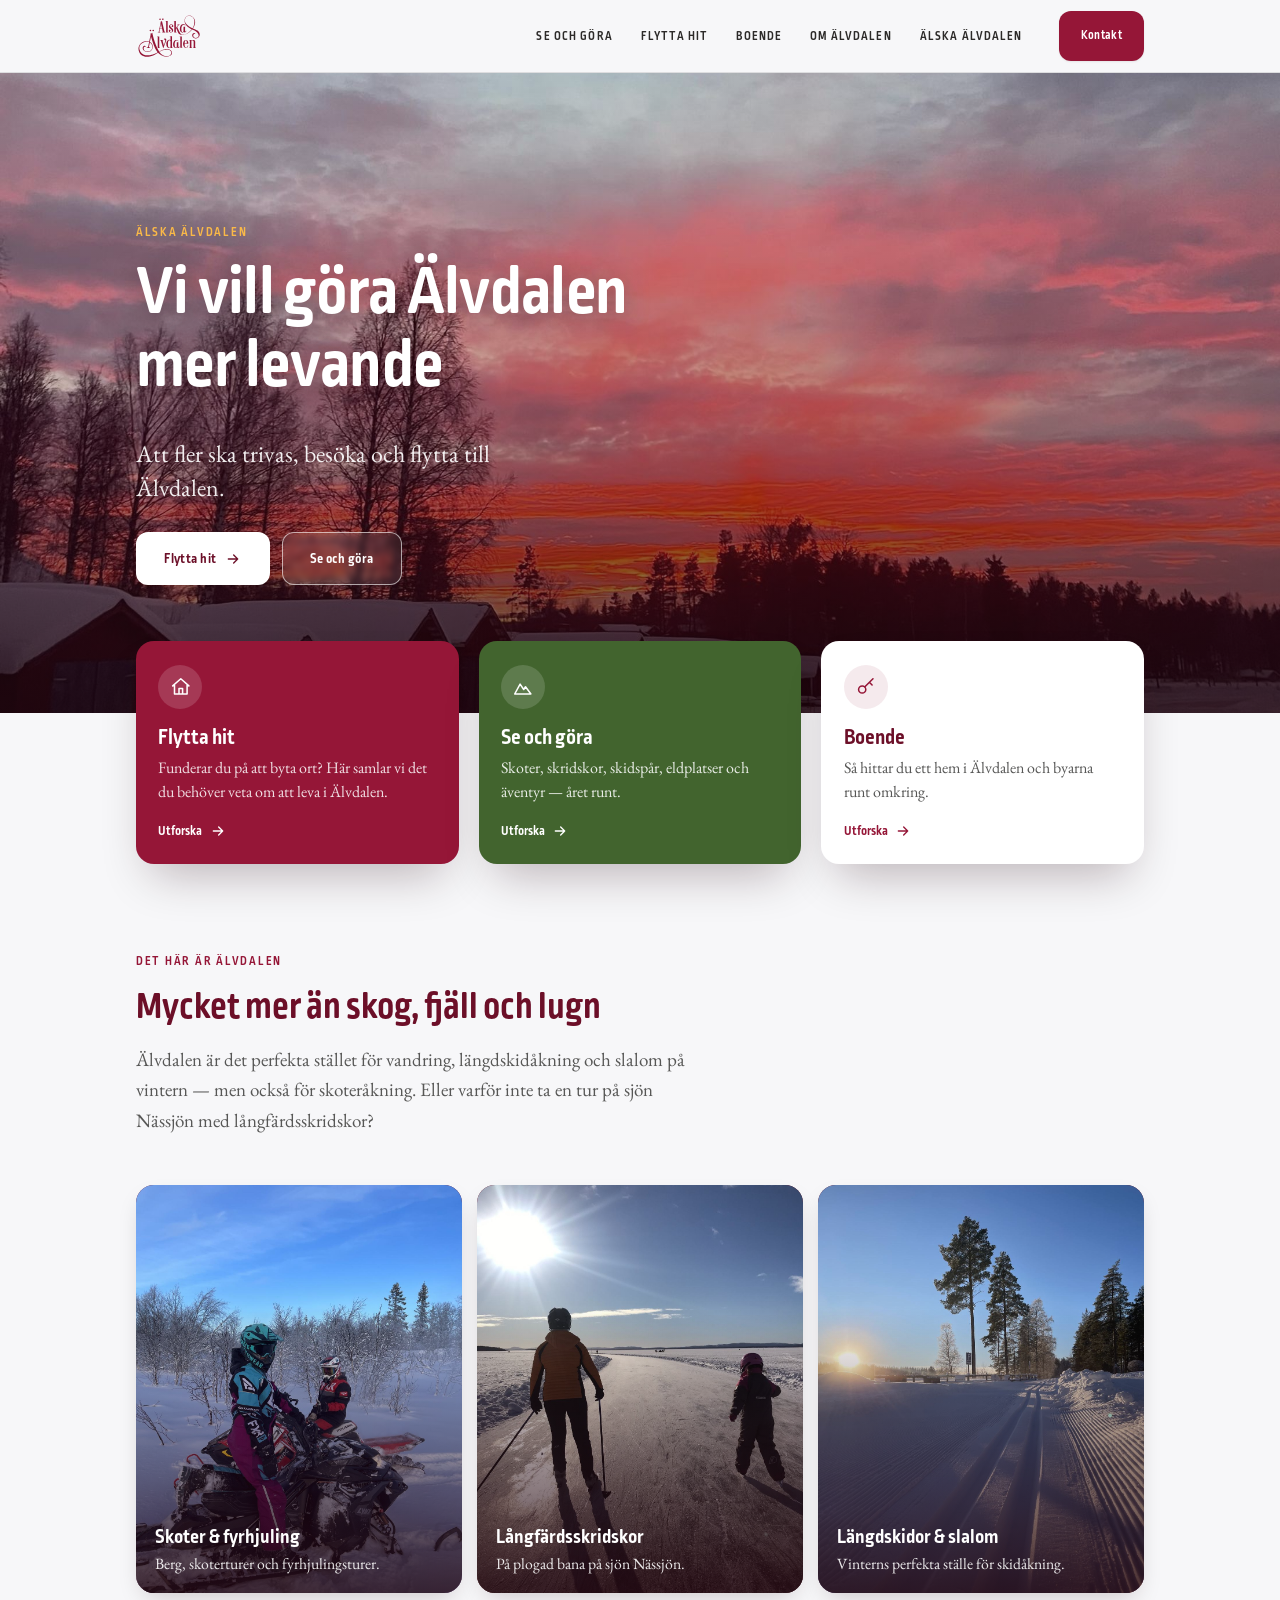
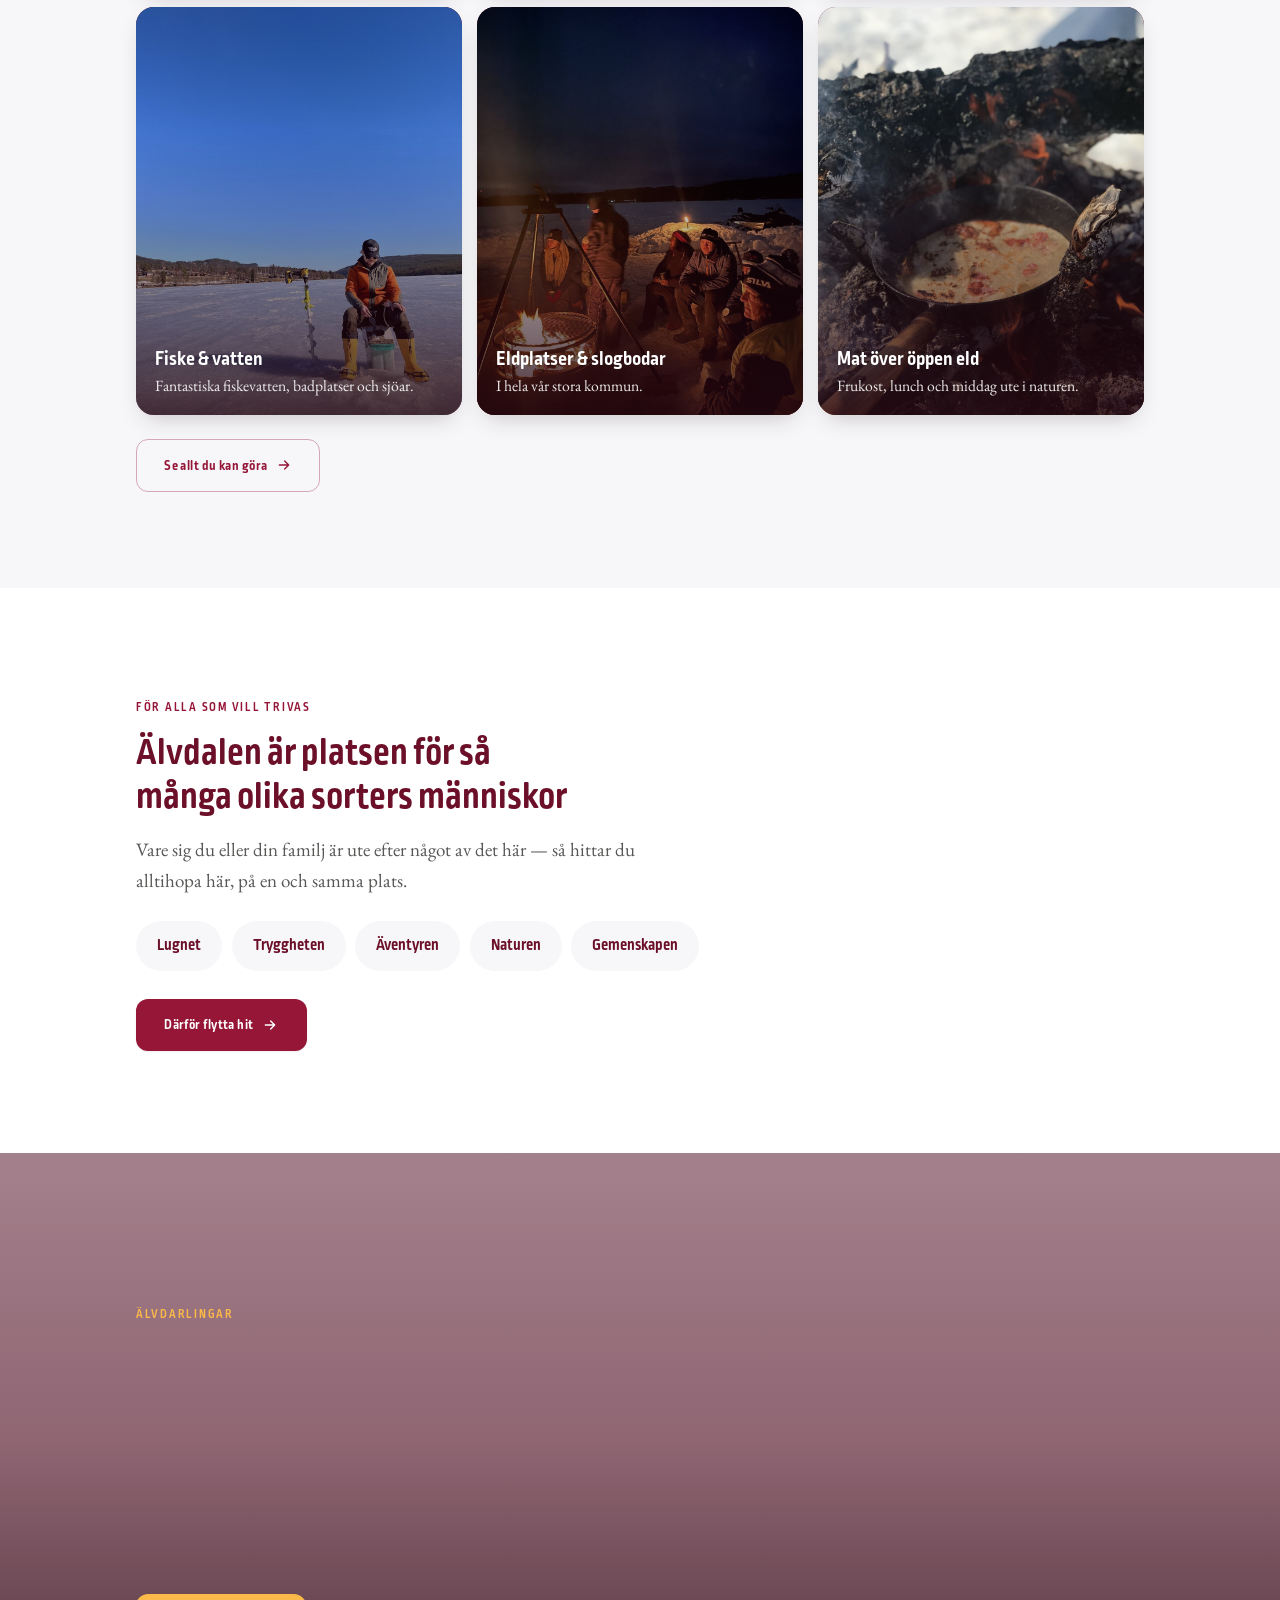
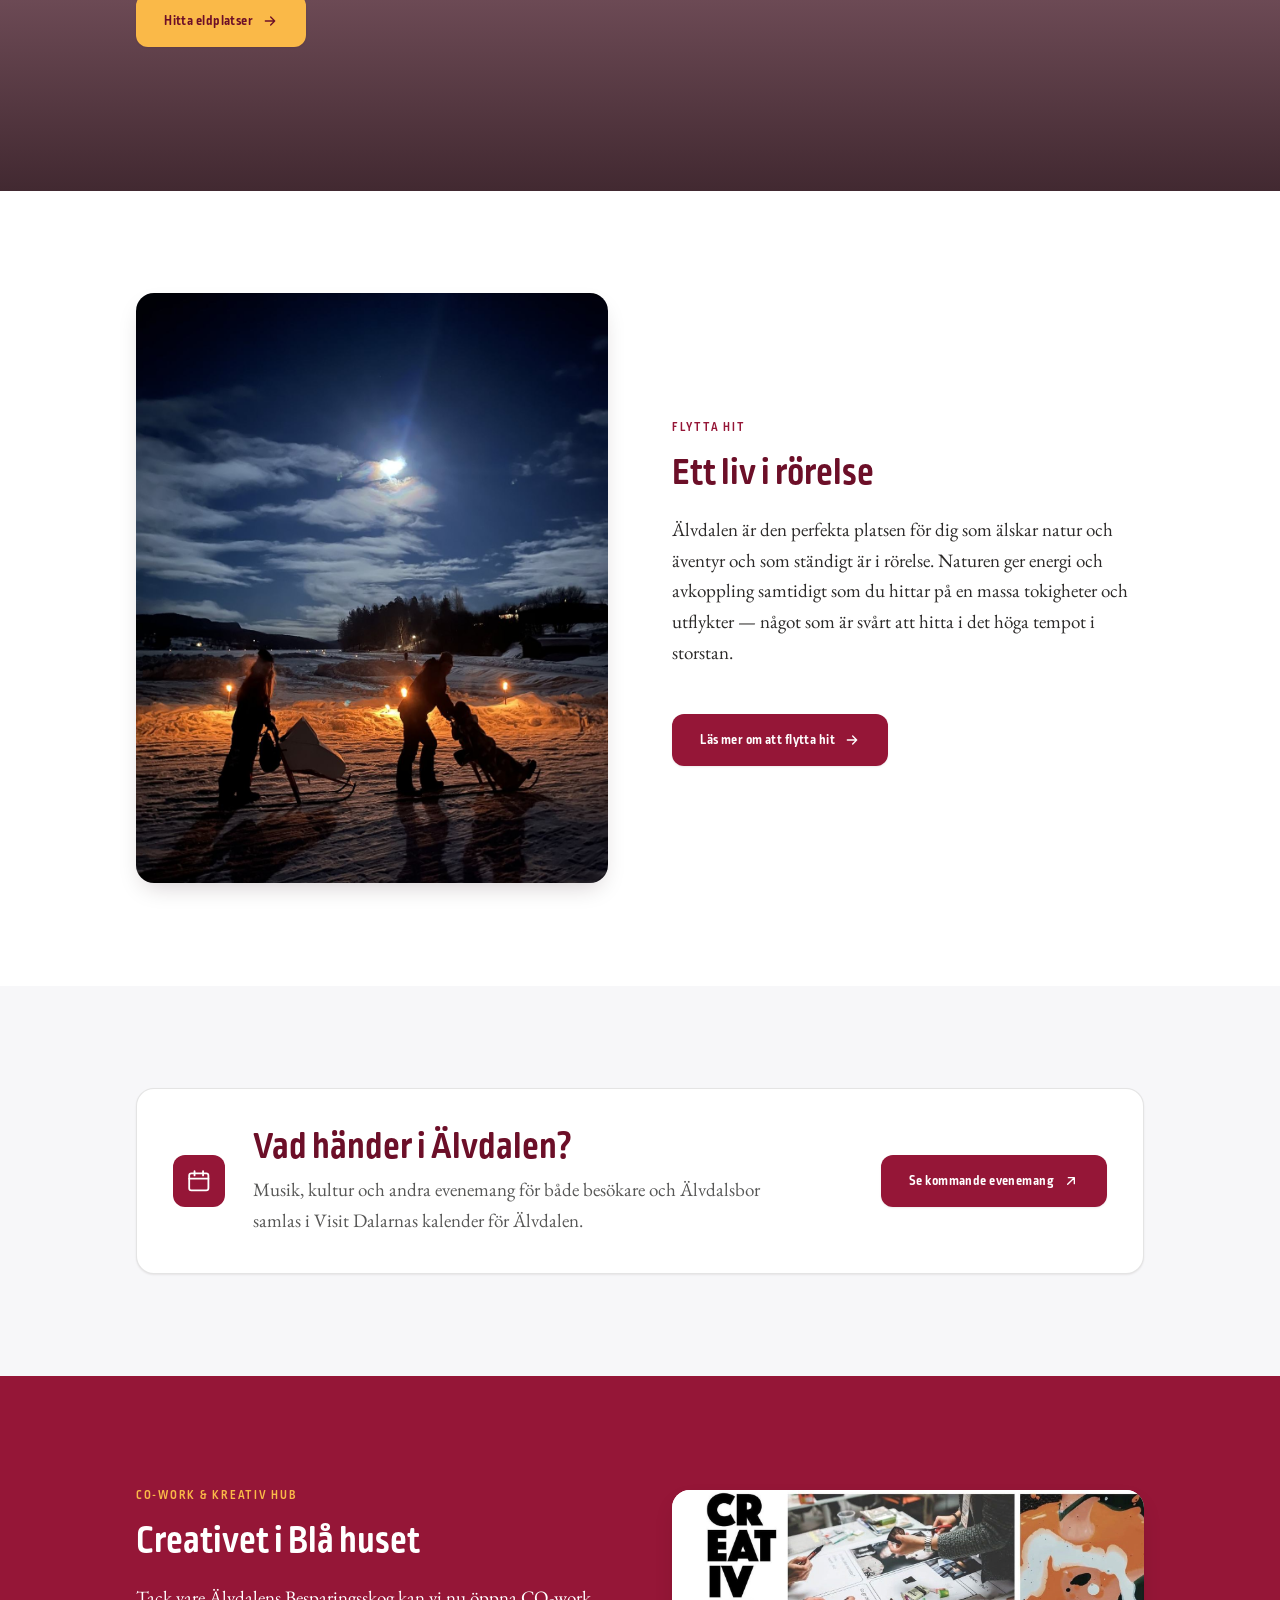
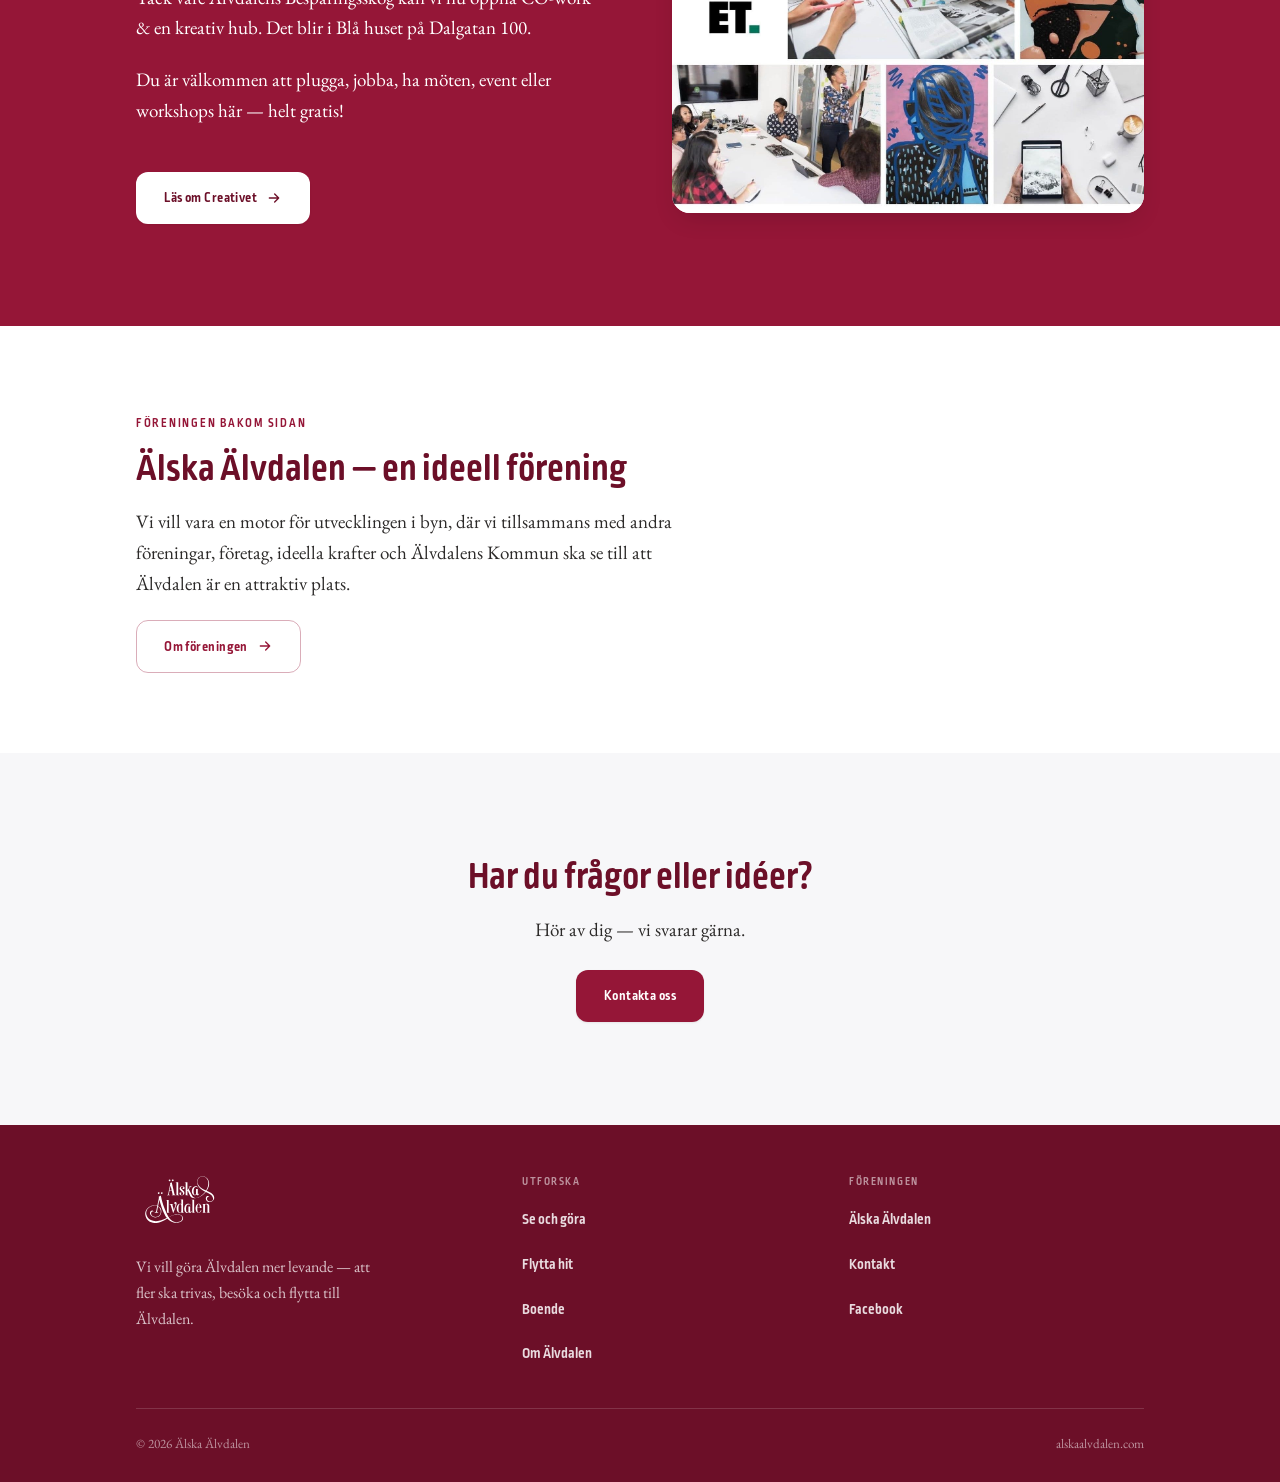
==== commit b22719f6: "Vinterbilder och ny ton: äventyr, friluftsliv och gemenskap - Nya vinterbilder i hero, fototiles, se" ====
--- a/index.html
+++ b/index.html
@@ -4,7 +4,7 @@
   <meta charset="UTF-8">
   <meta name="viewport" content="width=device-width, initial-scale=1, viewport-fit=cover">
   <title>Älska Älvdalen — flytta, besök och trivs i Älvdalen</title>
-  <meta name="description" content="Älska Älvdalen vill göra Älvdalen mer levande, så att fler trivs, besöker och flyttar hit. Hitta naturen, evenemangen, boende och allt om att flytta till Älvdalen.">
+  <meta name="description" content="Älvdalen är mer än skog och fjäll: skoter, långfärdsskridskor, eldplatser, fiske och gemenskap. Älska Älvdalen vill att fler ska trivas, besöka och flytta hit.">
   <link rel="canonical" href="https://alskaalvdalen.com/">
   <script>document.documentElement.classList.add('js')</script>
 
@@ -58,7 +58,7 @@
   <main id="main">
     <section class="hero">
       <div class="hero__media">
-        <img src="assets/img/hero-sjo.jpg" alt="Höstfärgad skog speglar sig i en stilla sjö i Älvdalen." width="1400" height="740" fetchpriority="high">
+        <img src="assets/img/hero-solnedgang.jpg" alt="Röd solnedgång över röda sjöbodar och snö i Älvdalen." width="1800" height="1000" style="object-position:16% 60%" fetchpriority="high">
       </div>
       <div class="wrap hero__inner">
         <p class="eyebrow">Älska Älvdalen</p>
@@ -83,7 +83,7 @@
           <a class="aud-card aud-card--skog" href="se-och-gora.html">
             <span class="aud-card__icon"><svg viewBox="0 0 24 24" fill="none" stroke="currentColor" stroke-width="1.7" stroke-linecap="round" stroke-linejoin="round" aria-hidden="true"><path d="M3 20l6-11 4 6 2-3 6 8H3Z"/></svg></span>
             <h3>Se och göra</h3>
-            <p>Kommer du på besök? Hitta natur, kultur och evenemang — året runt.</p>
+            <p>Skoter, skridskor, skidspår, eldplatser och äventyr — året runt.</p>
             <span class="aud-card__go">Utforska <svg viewBox="0 0 24 24" fill="none" stroke="currentColor" stroke-width="2" stroke-linecap="round" stroke-linejoin="round" aria-hidden="true"><path d="M5 12h14M13 6l6 6-6 6"/></svg></span>
           </a>
           <a class="aud-card" href="boende.html">
@@ -94,59 +94,74 @@
           </a>
         </div>
 
-        <div class="stack" style="margin-top: clamp(3rem, 8vw, 5rem);">
-          <div>
-            <div class="section-head">
-              <p class="eyebrow">Det här är Älvdalen</p>
-              <h2>Natur, kultur och ett eget språk</h2>
-            </div>
-            <div class="scroller">
-          <article class="fact reveal">
-            <span class="fact__tag">Språk</span>
-            <h3>Älvdalska</h3>
-            <p>Älvdalens egen dialekt, älvdalska, har rötter i fornnordiskan.</p>
-          </article>
-          <article class="fact reveal">
-            <span class="fact__tag">Hantverk</span>
-            <h3>Älvdalsporfyr</h3>
-            <p>Bergarten porfyr har format hantverkstraditionen i bygden.</p>
-          </article>
-          <article class="fact reveal">
-            <span class="fact__tag">Musik</span>
-            <h3>Hagströmsgitarrer</h3>
-            <p>På Porfyr- och Hagströmsmuseet kan du se Hagströms gitarrer.</p>
-          </article>
-          <article class="fact reveal">
-            <span class="fact__tag">Utsikt</span>
-            <h3>Hykjeberget</h3>
-            <p>Utsiktsplats i Älvdalen, känd för sin utsikt.</p>
-          </article>
-          <article class="fact reveal">
-            <span class="fact__tag">Landmärke</span>
-            <h3>Trängsletdammen</h3>
-            <p>Sveriges högsta damm ligger i Älvdalen.</p>
-          </article>
-          <article class="fact reveal">
-            <span class="fact__tag">Fjäll</span>
-            <h3>Idre &amp; Fulufjället</h3>
-            <p>Idre, Särna-Fulufjället och Grövelsjön ligger i Älvdalens kommun.</p>
-          </article>
-            </div>
-            <a class="btn btn--outline" href="om-alvdalen.html">Mer om Älvdalen <svg viewBox="0 0 24 24" fill="none" stroke="currentColor" stroke-width="2" stroke-linecap="round" stroke-linejoin="round" aria-hidden="true"><path d="M5 12h14M13 6l6 6-6 6"/></svg></a>
+        <div style="margin-top: clamp(3rem, 8vw, 5rem);">
+          <div class="section-head">
+            <p class="eyebrow">Det här är Älvdalen</p>
+            <h2>Mycket mer än skog, fjäll och lugn</h2>
+            <p>Älvdalen är det perfekta stället för vandring, längdskidåkning och slalom på vintern — men också för skoteråkning. Eller varför inte ta en tur på sjön Nässjön med långfärdsskridskor?</p>
           </div>
-        </div>
+          <div class="scroller">
+          <a class="tile reveal" href="se-och-gora.html#skoter">
+            <img src="assets/img/skoter-hjalmar.jpg" alt="Två personer i hjälmar på skotrar i snöig terräng." loading="lazy" width="1125" height="1500">
+            <span class="tile__body"><h3>Skoter &amp; fyrhjuling</h3><p>Berg, skoterturer och fyrhjulingsturer.</p></span>
+          </a>
+          <a class="tile reveal" href="se-och-gora.html#skridskor">
+            <img src="assets/img/skridsko-is.jpg" alt="Två personer med stavar på en plogad isbana i motljus." loading="lazy" width="1125" height="1500">
+            <span class="tile__body"><h3>Långfärdsskridskor</h3><p>På plogad bana på sjön Nässjön.</p></span>
+          </a>
+          <a class="tile reveal" href="se-och-gora.html#skidor">
+            <img src="assets/img/langdskidspar.jpg" alt="Preparerade skidspår i solnedgång." loading="lazy" width="1125" height="1500">
+            <span class="tile__body"><h3>Längdskidor &amp; slalom</h3><p>Vinterns perfekta ställe för skidåkning.</p></span>
+          </a>
+          <a class="tile reveal" href="se-och-gora.html#fiske">
+            <img src="assets/img/pilkfiske.jpg" alt="En person pilkar på en solig, snötäckt sjö." loading="lazy" width="1125" height="1500">
+            <span class="tile__body"><h3>Fiske &amp; vatten</h3><p>Fantastiska fiskevatten, badplatser och sjöar.</p></span>
+          </a>
+          <a class="tile reveal" href="se-och-gora.html#eldplatser">
+            <img src="assets/img/bal-natt.jpg" alt="Människor samlade kring en brasa på natten." loading="lazy" width="1125" height="1500">
+            <span class="tile__body"><h3>Eldplatser &amp; slogbodar</h3><p>I hela vår stora kommun.</p></span>
+          </a>
+          <a class="tile reveal" href="se-och-gora.html#eld">
+            <img src="assets/img/mat-over-eld.jpg" alt="Mat tillagas i en stekpanna över öppen eld." loading="lazy" width="1125" height="1500">
+            <span class="tile__body"><h3>Mat över öppen eld</h3><p>Frukost, lunch och middag ute i naturen.</p></span>
+          </a>
+          </div>
+          <a class="btn btn--outline" href="se-och-gora.html">Se allt du kan göra <svg viewBox="0 0 24 24" fill="none" stroke="currentColor" stroke-width="2" stroke-linecap="round" stroke-linejoin="round" aria-hidden="true"><path d="M5 12h14M13 6l6 6-6 6"/></svg></a>
+        </div>
+      </div>
+    </section>
+
+    <section class="section section--ljus">
+      <div class="wrap">
+        <div class="section-head" style="margin-bottom:1.5rem;">
+          <p class="eyebrow">För alla som vill trivas</p>
+          <h2>Älvdalen är platsen för så många olika sorters människor</h2>
+          <p>Vare sig du eller din familj är ute efter något av det här — så hittar du alltihopa här, på en och samma plats.</p>
+        </div>
+        <ul class="chips">
+          <li class="chip">Lugnet</li><li class="chip">Tryggheten</li><li class="chip">Äventyren</li><li class="chip">Naturen</li><li class="chip">Gemenskapen</li>
+        </ul>
+        <a class="btn btn--primary" href="flytta-hit.html">Därför flytta hit <svg viewBox="0 0 24 24" fill="none" stroke="currentColor" stroke-width="2" stroke-linecap="round" stroke-linejoin="round" aria-hidden="true"><path d="M5 12h14M13 6l6 6-6 6"/></svg></a>
+      </div>
+    </section>
+
+    <section class="section section--photobg section--photobg--clear" style="--photo-bg: url('assets/img/bal-pa-isen.jpg');">
+      <div class="wrap">
+        <p class="eyebrow">Älvdarlingar</p>
+        <p class="photoband__quote reveal">Vi vill tillbringa så mycket av vår lediga tid som möjligt ute i vår vackra natur.</p>
+        <a class="btn btn--accent" href="se-och-gora.html#eldplatser">Hitta eldplatser <svg viewBox="0 0 24 24" fill="none" stroke="currentColor" stroke-width="2" stroke-linecap="round" stroke-linejoin="round" aria-hidden="true"><path d="M5 12h14M13 6l6 6-6 6"/></svg></a>
       </div>
     </section>
 
     <section class="section section--ljus">
       <div class="wrap split">
         <div class="split__media reveal">
-          <img src="assets/img/foto-alv.jpg" alt="Älven slingrar sig genom skogen i Älvdalen." loading="lazy" width="800" height="1000">
+          <img src="assets/img/kvall-lyktor.jpg" alt="Silhuetter av två personer med sparkar och lyktor på isen i skymningen." loading="lazy" width="1125" height="1500">
         </div>
         <div class="reveal">
           <p class="eyebrow">Flytta hit</p>
-          <h2>Bo där naturen är nära</h2>
-          <p>Vi vill att fler ska trivas, besöka och flytta till Älvdalen. På Flytta hit samlar vi det som är bra att veta: varför Älvdalen, hur du hittar boende, byarna runt omkring och vilka som kan hjälpa dig vidare.</p>
+          <h2>Ett liv i rörelse</h2>
+          <p>Älvdalen är den perfekta platsen för dig som älskar natur och äventyr och som ständigt är i rörelse. Naturen ger energi och avkoppling samtidigt som du hittar på en massa tokigheter och utflykter — något som är svårt att hitta i det höga tempot i storstan.</p>
           <a class="btn btn--primary" href="flytta-hit.html">Läs mer om att flytta hit <svg viewBox="0 0 24 24" fill="none" stroke="currentColor" stroke-width="2" stroke-linecap="round" stroke-linejoin="round" aria-hidden="true"><path d="M5 12h14M13 6l6 6-6 6"/></svg></a>
         </div>
       </div>
--- a/assets/css/style.css
+++ b/assets/css/style.css
@@ -627,7 +627,7 @@
   .split--reverse .split__media { order: 2; }
 }
 .split__media {
-  aspect-ratio: 4 / 3;
+  aspect-ratio: 1 / 1;
   border-radius: var(--radius-lg);
   overflow: hidden;
   position: relative;
@@ -838,3 +838,107 @@
   z-index: 100;
 }
 .skip-link:focus { left: 0; top: 0; }
+
+/* ==========================================================================
+   Fototiles, chips, galleri och fotoband (vinterbilder)
+   ========================================================================== */
+
+/* Fototile: bild med text nederst. Svepbar på mobil (via .scroller), rutnät på desktop. */
+.tile {
+  position: relative;
+  isolation: isolate;
+  flex: 0 0 74%;
+  max-width: 18rem;
+  aspect-ratio: 4 / 5;
+  scroll-snap-align: start;
+  display: flex;
+  align-items: flex-end;
+  border-radius: var(--radius-lg);
+  overflow: hidden;
+  color: var(--vit);
+  text-decoration: none;
+  background: var(--purpur-dark);
+  box-shadow: var(--shadow-md);
+  -webkit-tap-highlight-color: transparent;
+}
+.tile img {
+  position: absolute; inset: 0; z-index: -2;
+  width: 100%; height: 100%;
+  object-fit: cover;
+  transition: transform 0.7s var(--ease);
+}
+.tile::after {
+  content: "";
+  position: absolute; inset: 0; z-index: -1;
+  background: linear-gradient(0deg, rgba(36,7,16,0.82) 0%, rgba(36,7,16,0.35) 42%, rgba(36,7,16,0) 70%);
+}
+.tile:hover img { transform: scale(1.05); }
+.tile__body { padding: 1.25rem 1.2rem 1.15rem; }
+.tile h3 { color: var(--vit); font-size: 1.3rem; margin-bottom: 0.25rem; }
+.tile p { font-size: 0.98rem; line-height: 1.4; color: rgba(255,255,255,0.9); margin: 0; }
+@media (min-width: 48rem) {
+  .tile { flex: none; max-width: none; }
+}
+
+/* Chips */
+.chips { display: flex; flex-wrap: wrap; gap: 0.6rem; margin: 0 0 1.75rem; padding: 0; list-style: none; }
+.chip {
+  font-family: var(--font-heading);
+  font-weight: 600;
+  font-size: 1.05rem;
+  padding: 0.65rem 1.25rem;
+  border-radius: 999px;
+  background: var(--vit);
+  color: var(--purpur-dark);
+  border: 1px solid rgba(149, 22, 55, 0.22);
+}
+.section--tint .chip { background: var(--vit); }
+.section--ljus .chip { background: var(--ljusgra); border-color: transparent; }
+
+/* Fotoband: helbild med lättare slöja och stort citat */
+.section--photobg.section--photobg--clear::before {
+  background: linear-gradient(0deg, rgba(36,7,16,0.86) 0%, rgba(80,12,32,0.62) 55%, rgba(80,12,32,0.5) 100%);
+}
+.section--photobg--clear { background-position: center 40%; padding-block: clamp(4rem, 12vw, 9rem); }
+.section--photobg--clear .wrap { max-width: var(--content-width); }
+.photoband__quote {
+  font-family: var(--font-heading);
+  font-weight: 700;
+  font-size: var(--step-3);
+  line-height: 1.08;
+  letter-spacing: -0.01em;
+  color: var(--vit);
+  max-width: 20ch;
+  margin: 0;
+  text-shadow: 0 2px 24px rgba(36,7,16,0.4);
+}
+.section--photobg--clear .btn { margin-top: 1.75rem; }
+
+/* Galleri */
+.gallery { display: grid; grid-template-columns: repeat(2, minmax(0, 1fr)); gap: 0.6rem; }
+.gallery figure { margin: 0; overflow: hidden; border-radius: var(--radius-md); background: var(--ljusgra); }
+.gallery img { width: 100%; height: 100%; aspect-ratio: 4 / 5; object-fit: cover; transition: transform 0.7s var(--ease); }
+.gallery figure:hover img { transform: scale(1.04); }
+.gallery .wide { grid-column: span 2; }
+.gallery .wide img { aspect-ratio: 16 / 10; }
+@media (min-width: 48rem) {
+  .gallery { grid-template-columns: repeat(4, minmax(0, 1fr)); gap: 0.85rem; }
+  .gallery .wide img { aspect-ratio: 8 / 5; }
+}
+
+/* Manifest-rader */
+.manifest { display: grid; gap: 1.25rem; margin: 0; padding: 0; list-style: none; }
+.manifest li {
+  font-family: var(--font-heading);
+  font-weight: 700;
+  font-size: var(--step-2);
+  line-height: 1.12;
+  color: var(--purpur-dark);
+  max-width: 24ch;
+  text-wrap: balance;
+}
+.manifest li + li { padding-top: 1.25rem; border-top: 1px solid rgba(149, 22, 55, 0.14); }
+@media (min-width: 62rem) {
+  .manifest { grid-template-columns: repeat(2, minmax(0, 1fr)); gap: 2.5rem; }
+  .manifest li + li { padding-top: 0; border-top: none; }
+}
